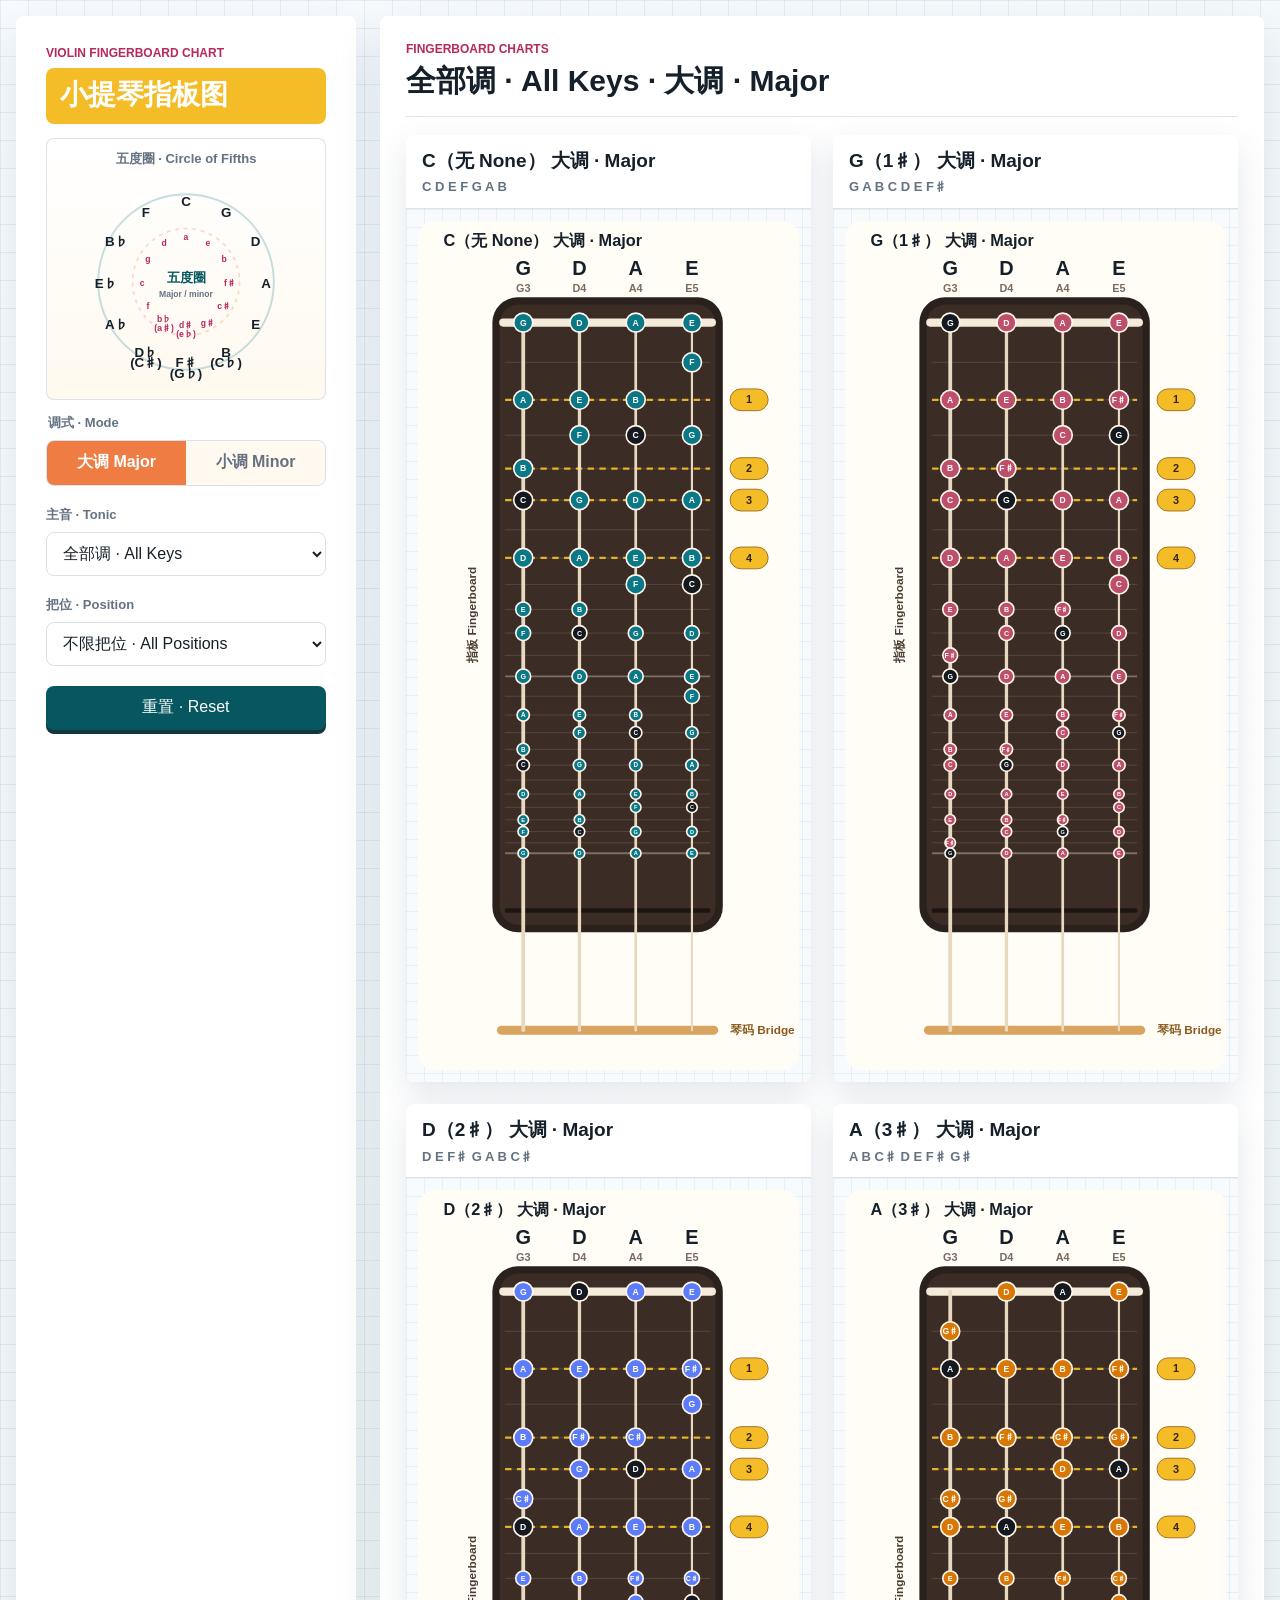
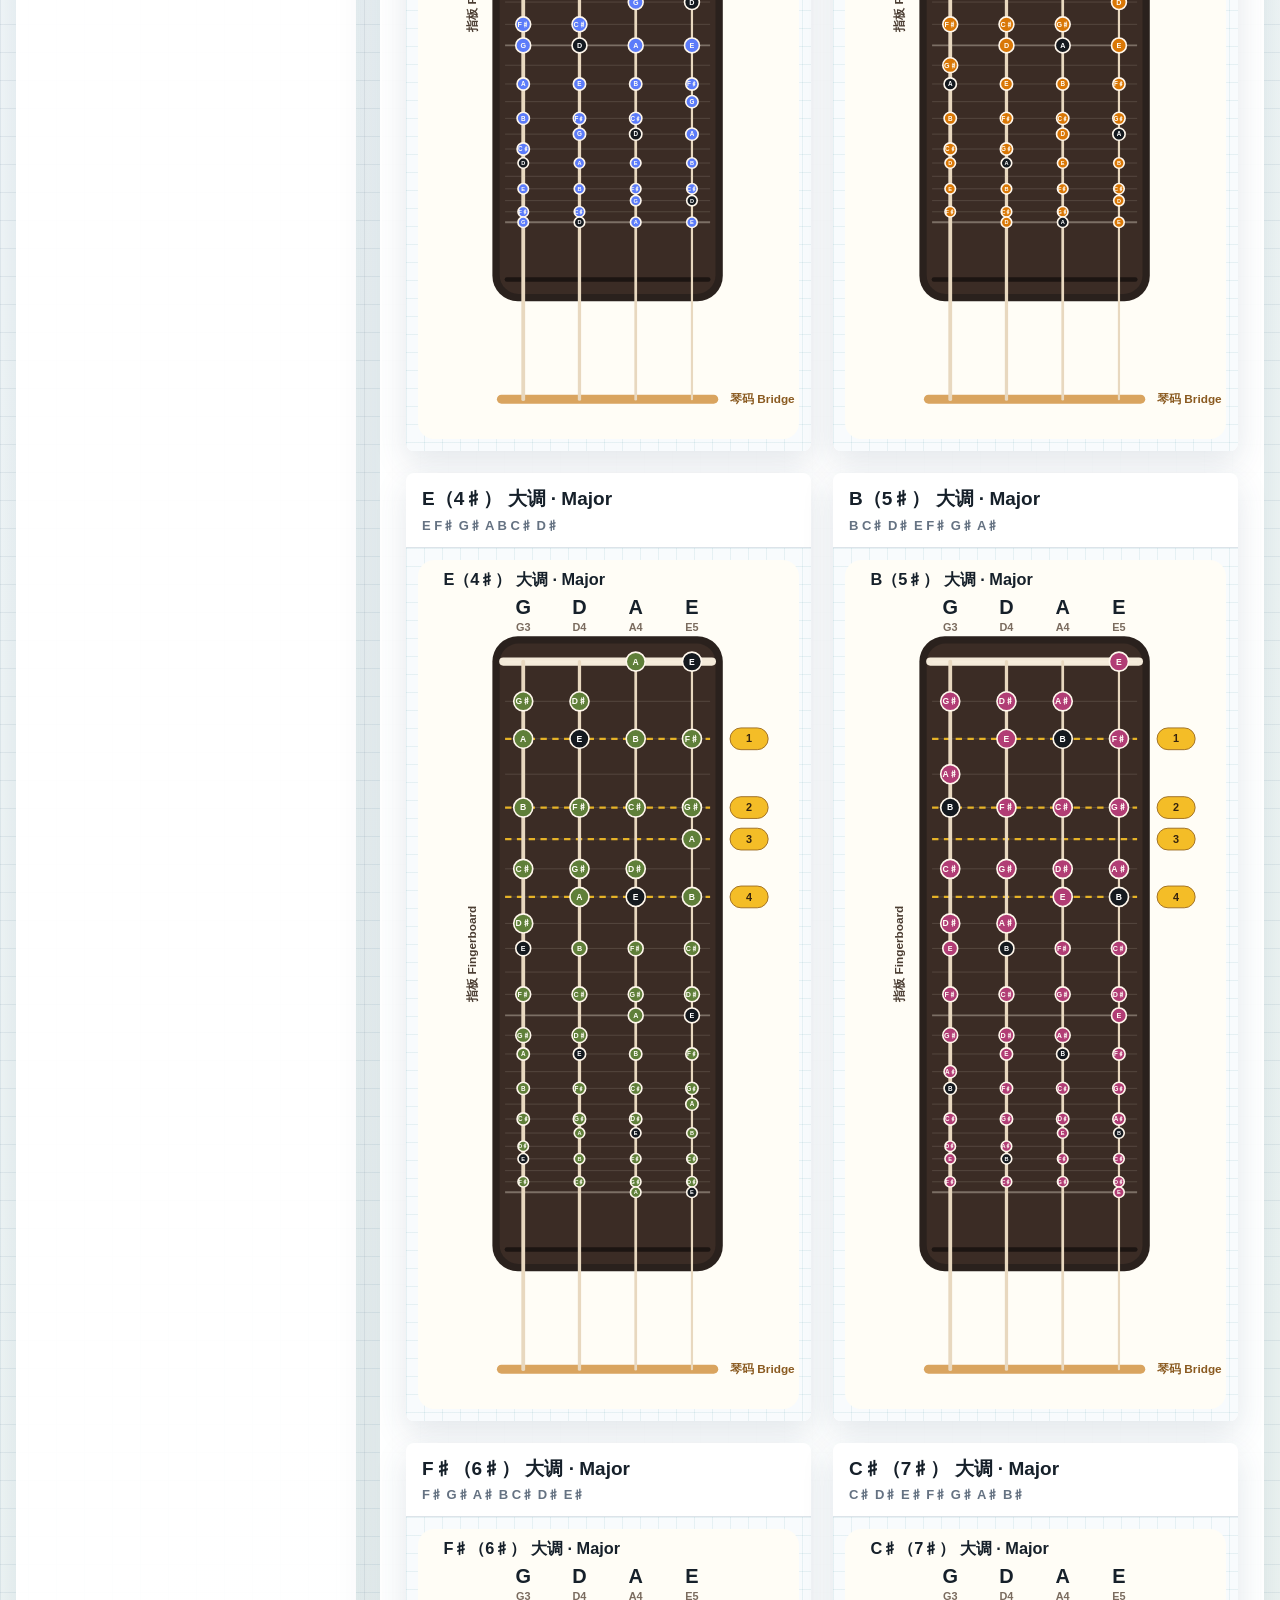
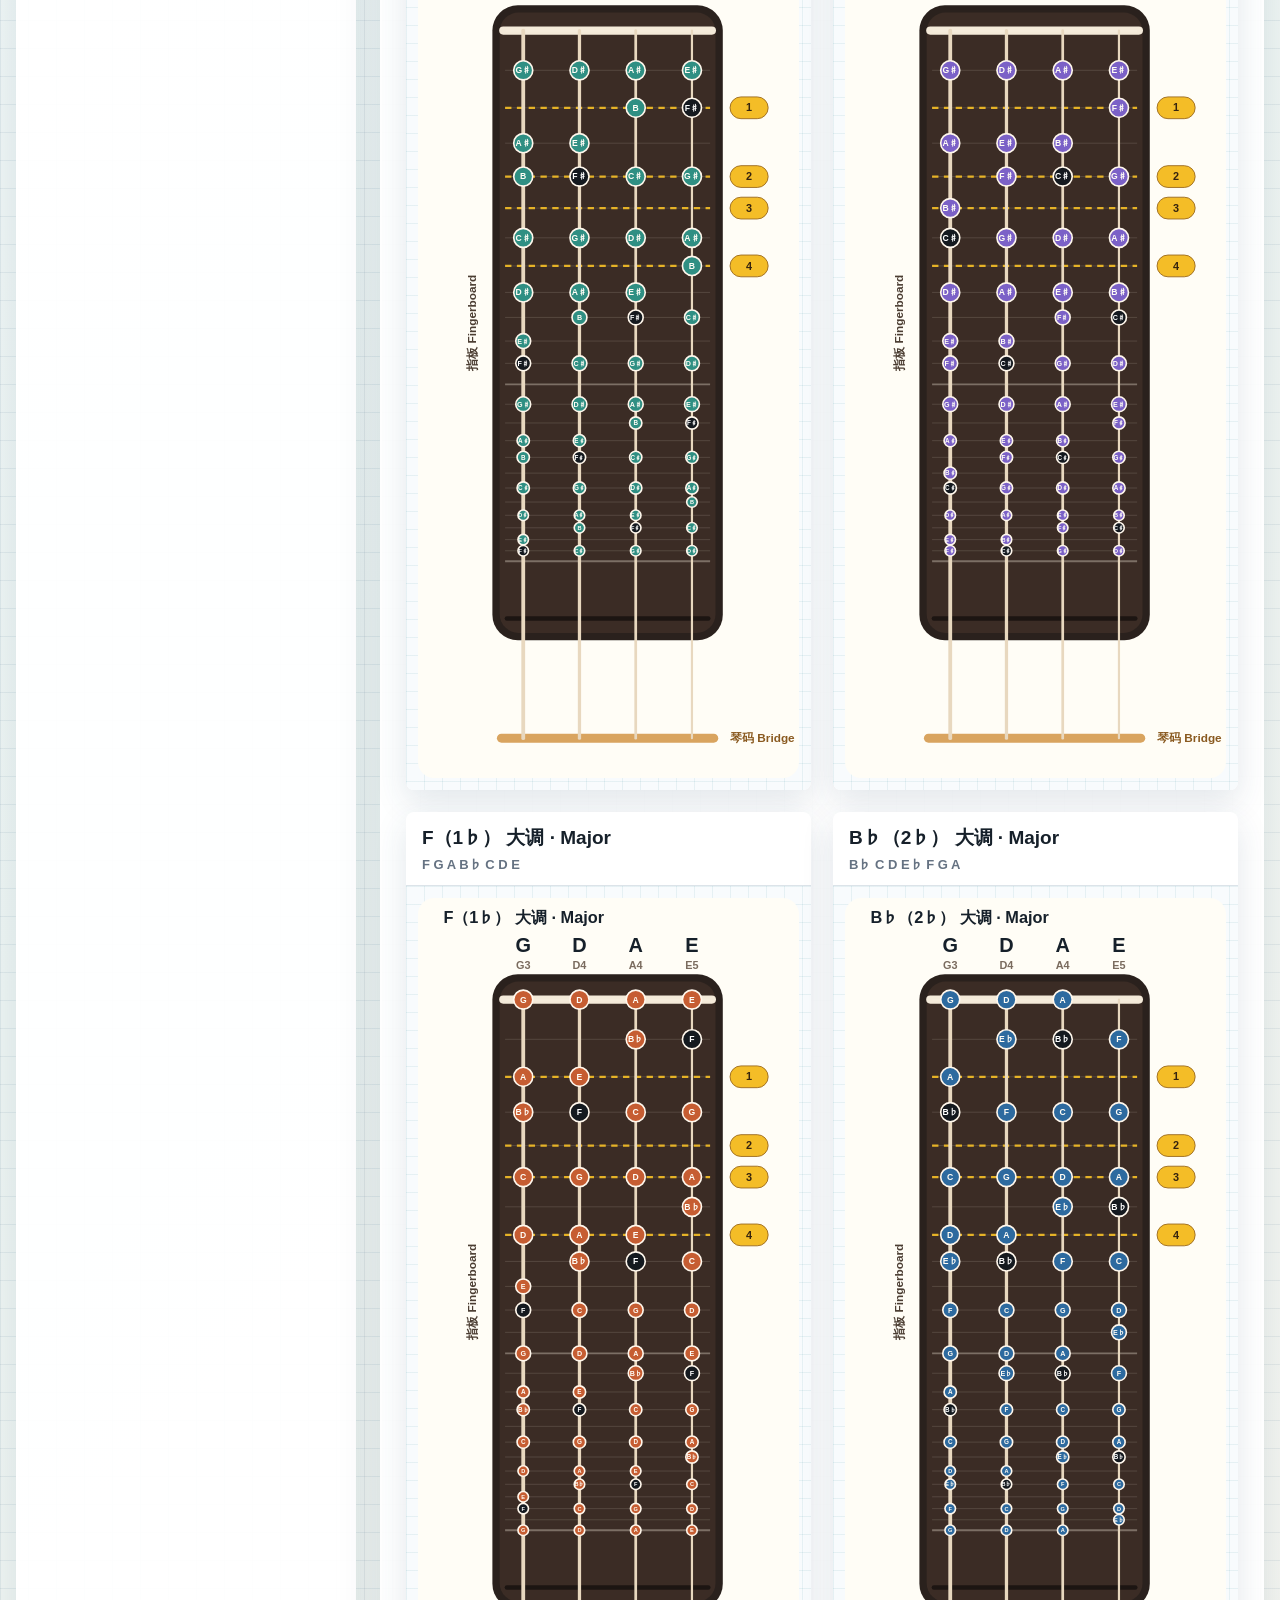
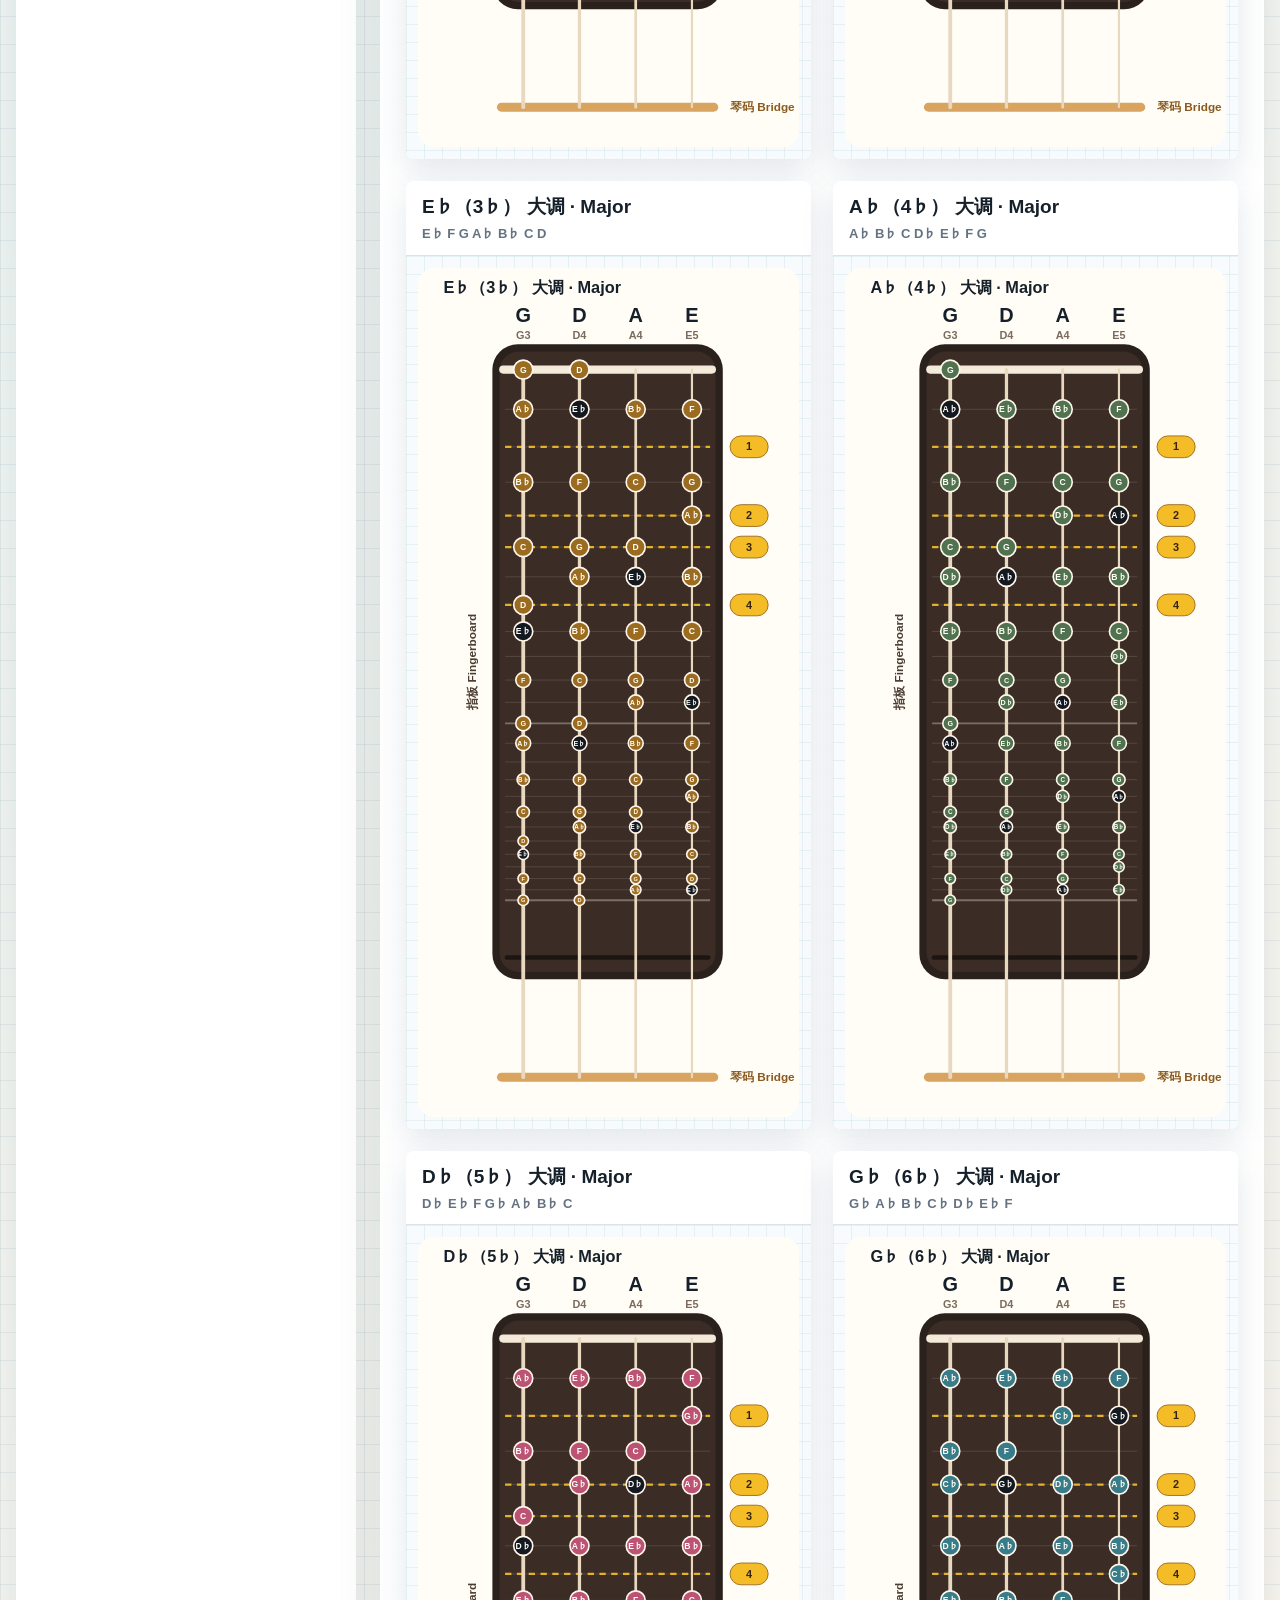
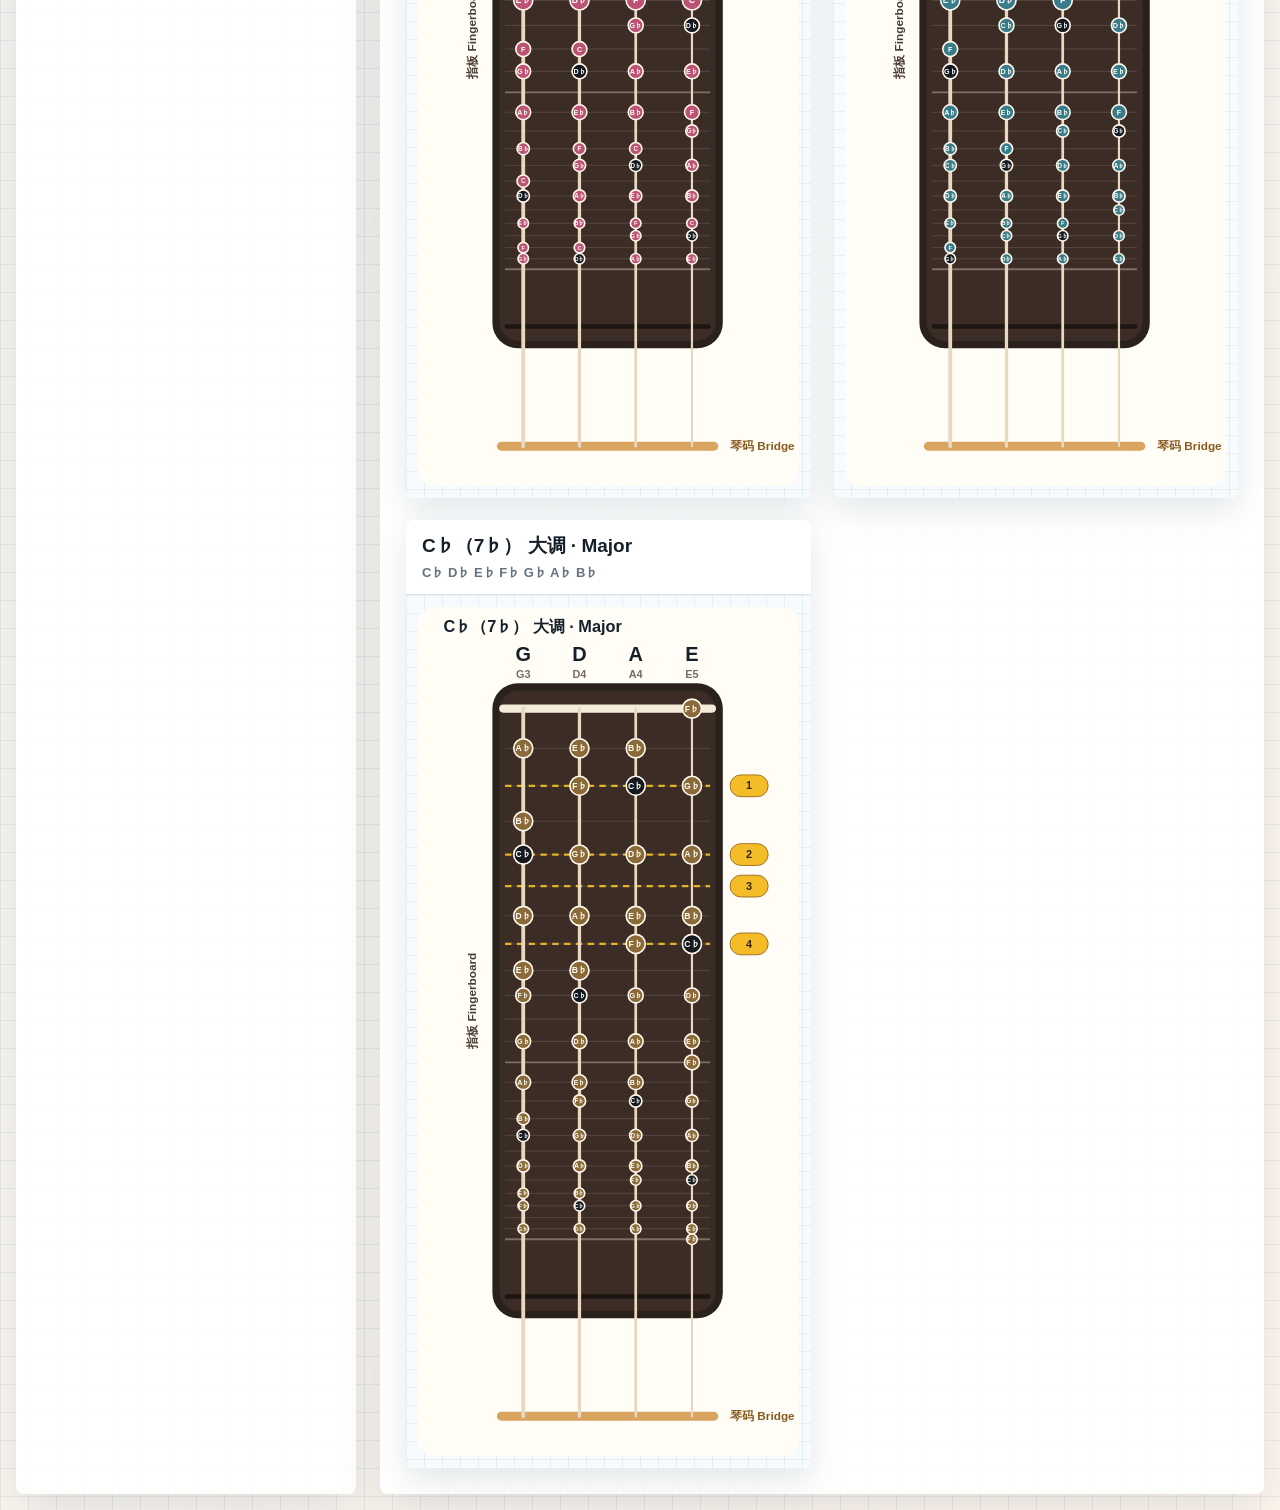
==== index.html @ c082b063 "添加把位高亮与五度圈" ====
<!doctype html>
<html lang="zh-CN">
  <head>
    <meta charset="utf-8">
    <meta name="viewport" content="width=device-width, initial-scale=1">
    <title>小提琴指板图 · Violin Fingerboard Chart</title>
    <link rel="stylesheet" href="styles.css?v=20260614-v4-1">
    <script src="app.js?v=20260614-v4-1" defer></script>
  </head>
  <body>
    <main class="app-shell">
      <section class="control-panel" aria-labelledby="app-title">
        <div class="brand-block">
          <p class="eyebrow">Violin Fingerboard Chart</p>
          <h1 id="app-title">小提琴指板图</h1>
        </div>


        <section class="fifths-wheel" aria-labelledby="fifths-title">
          <h2 id="fifths-title">五度圈 · Circle of Fifths</h2>
          <svg class="fifths-svg" viewBox="0 0 220 220" role="img" aria-label="五度圈 Circle of Fifths">
            <circle class="fifths-ring" cx="110" cy="110" r="92" />
            <circle class="fifths-inner-ring" cx="110" cy="110" r="56" />
            <g class="fifths-major">
              <text x="110" y="27">C</text>
              <text x="152" y="38">G</text>
              <text x="183" y="69">D</text>
              <text x="194" y="113">A</text>
              <text x="183" y="156">E</text>
              <text x="152" y="184"><tspan x="152">B</tspan><tspan class="fifths-alt" x="152" dy="11">(C♭)</tspan></text>
              <text x="110" y="195"><tspan x="110">F♯</tspan><tspan class="fifths-alt" x="110" dy="11">(G♭)</tspan></text>
              <text x="68" y="184"><tspan x="68">D♭</tspan><tspan class="fifths-alt" x="68" dy="11">(C♯)</tspan></text>
              <text x="37" y="156">A♭</text>
              <text x="26" y="113">E♭</text>
              <text x="37" y="69">B♭</text>
              <text x="68" y="38">F</text>
            </g>
            <g class="fifths-minor">
              <text x="110" y="64">a</text>
              <text x="133" y="70">e</text>
              <text x="150" y="87">b</text>
              <text x="156" y="112">f♯</text>
              <text x="150" y="136">c♯</text>
              <text x="133" y="154">g♯</text>
              <text x="110" y="156"><tspan x="110">d♯</tspan><tspan class="fifths-alt" x="110" dy="9">(e♭)</tspan></text>
              <text x="87" y="150"><tspan x="87">b♭</tspan><tspan class="fifths-alt" x="87" dy="9">(a♯)</tspan></text>
              <text x="70" y="136">f</text>
              <text x="64" y="112">c</text>
              <text x="70" y="87">g</text>
              <text x="87" y="70">d</text>
            </g>
            <text class="fifths-center" x="110" y="106">五度圈</text>
            <text class="fifths-center-sub" x="110" y="123">Major / minor</text>
          </svg>
        </section>
        <form class="filters" id="filters">
          <fieldset class="field-group">
            <legend>调式 · Mode</legend>
            <div class="segmented mode-segmented" role="radiogroup" aria-label="调式 Mode">
              <label>
                <input type="radio" name="mode" value="major" checked>
                <span>大调 Major</span>
              </label>
              <label>
                <input type="radio" name="mode" value="minor">
                <span>小调 Minor</span>
              </label>
            </div>
          </fieldset>

          <label class="field">
            <span>主音 · Tonic</span>
            <select id="tonic" name="tonic"></select>
          </label>

          <label class="field">
            <span>把位 · Position</span>
            <select id="position" name="position"></select>
          </label>

          <button class="reset-button" type="button" id="reset">重置 · Reset</button>
        </form>
      </section>

      <section class="result-panel" aria-live="polite">
        <div class="result-head">
          <div>
            <p class="eyebrow">Fingerboard Charts</p>
            <h2 id="result-title">全部调 · All Keys · 大调 Major</h2>
          </div>
        </div>

        <div id="results" class="diagram-grid"></div>
      </section>
    </main>
  </body>
</html>
---- styles.css ----
:root {
  color-scheme: light;
  --ink: #16202a;
  --muted: #657282;
  --line: #d9e0e7;
  --panel: #ffffff;
  --paper-line: rgba(29, 78, 116, 0.08);
  --teal: #0b7887;
  --teal-dark: #075761;
  --rose: #b6295e;
  --amber: #f4bd27;
  --orange: #ee7c43;
  --green: #38784d;
  --shadow: 0 18px 46px rgba(92, 67, 42, 0.14);
}

* {
  box-sizing: border-box;
}

body {
  margin: 0;
  min-height: 100vh;
  color: var(--ink);
  background:
    linear-gradient(var(--paper-line) 1px, transparent 1px),
    linear-gradient(90deg, var(--paper-line) 1px, transparent 1px),
    linear-gradient(135deg, #f7fbff 0%, #eef6f4 46%, #fff6ed 100%);
  background-size: 28px 28px, 28px 28px, auto;
  font-family:
    "Microsoft YaHei",
    "PingFang SC",
    "Noto Sans CJK SC",
    Arial,
    sans-serif;
}

button,
select,
input {
  font: inherit;
}

.app-shell {
  display: grid;
  grid-template-columns: minmax(260px, 340px) minmax(0, 1fr);
  gap: 24px;
  width: calc(100% - 32px);
  min-height: 100vh;
  margin: 0 auto;
  padding: 16px 0;
}

.control-panel,
.result-panel {
  background: rgba(255, 255, 255, 0.94);
  border: 2px solid rgba(255, 255, 255, 0.9);
  border-radius: 8px;
  box-shadow: 0 18px 46px rgba(33, 59, 88, 0.12);
}

.control-panel {
  display: flex;
  flex-direction: column;
  gap: 14px;
  padding: 28px;
}

.brand-block {
  padding-bottom: 0;
}

.eyebrow {
  margin: 0 0 8px;
  color: var(--rose);
  font-size: 12px;
  font-weight: 700;
  text-transform: uppercase;
}

h1,
h2,
h3,
p {
  margin-top: 0;
}

h1 {
  margin-bottom: 0;
  padding: 12px 14px 14px;
  color: #ffffff;
  font-size: 28px;
  line-height: 1.08;
  border-radius: 8px;
  background: var(--amber);
}

.fifths-wheel {
  display: grid;
  gap: 10px;
  justify-items: center;
  padding: 12px;
  border: 1px solid rgba(217, 224, 231, 0.9);
  border-radius: 8px;
  background: linear-gradient(180deg, #ffffff, #fff9ef);
}

.fifths-wheel h2 {
  margin: 0;
  color: var(--muted);
  font-size: 13px;
  font-weight: 800;
  line-height: 1.2;
}

.fifths-svg {
  display: block;
  width: min(100%, 210px);
  height: auto;
}

.fifths-ring,
.fifths-inner-ring {
  fill: none;
  stroke: rgba(11, 120, 135, 0.24);
  stroke-width: 2;
}

.fifths-inner-ring {
  stroke: rgba(238, 124, 67, 0.26);
  stroke-dasharray: 4 5;
}

.fifths-major text,
.fifths-minor text,
.fifths-center,
.fifths-center-sub {
  text-anchor: middle;
  dominant-baseline: middle;
}

.fifths-major text {
  fill: var(--ink);
  font-size: 14px;
  font-weight: 900;
}

.fifths-minor text {
  fill: var(--rose);
  font-size: 9px;
  font-weight: 800;
}

.fifths-center {
  fill: var(--teal-dark);
  font-size: 14px;
  font-weight: 900;
}

.fifths-center-sub {
  fill: var(--muted);
  font-size: 9px;
  font-weight: 800;
}

.filters {
  display: grid;
  gap: 20px;
}

.field-group {
  min-width: 0;
  margin: 0;
  padding: 0;
  border: 0;
}

legend,
.field > span {
  display: block;
  margin-bottom: 8px;
  color: var(--muted);
  font-size: 13px;
  font-weight: 700;
}

.segmented {
  display: grid;
  grid-template-columns: 1fr 1fr;
  width: 100%;
  min-height: 44px;
  overflow: hidden;
  border: 1px solid var(--line);
  border-radius: 8px;
  background: #fff9ef;
}

.mode-segmented {
  grid-template-columns: repeat(2, minmax(0, 1fr));
}

.segmented label {
  position: relative;
  display: grid;
  min-width: 0;
  cursor: pointer;
}

.segmented input {
  position: absolute;
  inset: 0;
  opacity: 0;
}

.segmented span {
  display: grid;
  place-items: center;
  min-height: 44px;
  padding: 0 12px;
  color: var(--muted);
  font-weight: 700;
}

.segmented input:checked + span {
  color: #ffffff;
  background: var(--orange);
}

.segmented input:focus-visible + span {
  outline: 3px solid rgba(226, 154, 23, 0.42);
  outline-offset: -3px;
}

.field {
  display: block;
}

select,
input[type="number"] {
  width: 100%;
  min-height: 44px;
  padding: 0 38px 0 12px;
  color: var(--ink);
  border: 1px solid var(--line);
  border-radius: 8px;
  background: #ffffff;
}

input[type="number"] {
  padding-right: 12px;
}

select:focus,
input[type="number"]:focus {
  outline: 3px solid rgba(11, 120, 135, 0.2);
  border-color: var(--teal);
}

.reset-button {
  min-height: 44px;
  color: #ffffff;
  border: 0;
  border-radius: 8px;
  background: var(--teal-dark);
  box-shadow: 0 4px 0 #12383e;
  cursor: pointer;
}

.reset-button:hover {
  background: var(--teal);
}

.result-panel {
  display: flex;
  flex-direction: column;
  gap: 18px;
  min-width: 0;
  padding: 24px;
}

.result-head {
  display: flex;
  align-items: flex-start;
  justify-content: space-between;
  gap: 16px;
  padding-bottom: 18px;
  border-bottom: 1px solid rgba(217, 224, 231, 0.8);
}

h2 {
  margin-bottom: 0;
  font-size: 30px;
  line-height: 1.12;
}

.diagram-grid {
  display: grid;
  grid-template-columns: repeat(auto-fill, minmax(280px, 1fr));
  gap: 22px;
  align-items: start;
}

.diagram-grid[data-layout="single"] {
  grid-template-columns: minmax(280px, 460px);
  justify-content: center;
}

.diagram-card {
  min-width: 0;
  overflow: hidden;
  border-radius: 8px;
  background: #ffffff;
  box-shadow: 0 12px 32px rgba(42, 71, 100, 0.13);
  animation: card-in 0.28s ease both;
}

.formula-card {
  display: grid;
  grid-template-rows: auto auto auto;
}

.formula-card-head {
  display: grid;
  gap: 6px;
  padding: 14px 16px 12px;
  border-bottom: 1px solid rgba(217, 224, 231, 0.9);
}

.formula-card-head h3 {
  margin: 0;
  padding: 0;
  color: var(--ink);
  font-size: 19px;
  line-height: 1.25;
  border-radius: 0;
  background: none;
}

.formula-card-head p {
  margin: 0;
  color: var(--muted);
  font-size: 13px;
  font-weight: 700;
  line-height: 1.35;
}

.fingerboard-media {
  display: flex;
  justify-content: center;
  min-width: 0;
  padding: 12px;
  overflow: hidden;
  background:
    linear-gradient(rgba(11, 120, 135, 0.08) 1px, transparent 1px),
    linear-gradient(90deg, rgba(11, 120, 135, 0.08) 1px, transparent 1px),
    #f8fbfd;
  background-size: 18px 18px, 18px 18px, auto;
  cursor: zoom-in;
}

.fingerboard-svg {
  display: block;
  width: min(100%, 420px);
  height: auto;
  border-radius: 8px;
}

.fingerboard-media:hover .fingerboard-svg,
.fingerboard-media:focus-visible .fingerboard-svg {
  outline: 3px solid rgba(11, 120, 135, 0.34);
  outline-offset: 2px;
}

.note-dot {
  transition: opacity 0.15s ease;
}

.note-dot.note-dim {
  opacity: 0.38;
}

.note-dot.note-in-position circle:last-of-type {
  filter: drop-shadow(0 0 3px rgba(255, 206, 69, 0.9));
}

@keyframes card-in {
  from {
    opacity: 0;
    transform: translateY(8px);
  }
  to {
    opacity: 1;
    transform: none;
  }
}

@media (prefers-reduced-motion: reduce) {
  .diagram-card {
    animation: none;
  }
}

.diagram-media {
  position: relative;
  display: grid;
  place-items: center;
  min-height: 380px;
  padding: 70px 28px 28px;
  overflow: hidden;
  background:
    linear-gradient(var(--paper-line) 1px, transparent 1px),
    linear-gradient(90deg, var(--paper-line) 1px, transparent 1px),
    linear-gradient(180deg, #fff2dd, #ffe7c4);
  background-size: 22px 22px, 22px 22px, auto;
}

.diagram-pill {
  position: absolute;
  top: 18px;
  left: 50%;
  z-index: 2;
  max-width: calc(100% - 34px);
  padding: 8px 14px 10px;
  color: #101820;
  font-size: 24px;
  font-weight: 900;
  line-height: 1;
  text-align: center;
  white-space: nowrap;
  border-radius: 8px;
  background: var(--orange);
  box-shadow: 3px 4px 0 rgba(38, 50, 56, 0.78);
  transform: translateX(-50%);
}

.position-mark {
  position: absolute;
  top: 78px;
  right: 24px;
  z-index: 2;
  color: #111111;
  font-weight: 900;
}

.diagram-image {
  position: relative;
  z-index: 1;
  display: block;
  width: min(82%, 260px);
  border-radius: 12px;
  box-shadow: 0 10px 22px rgba(72, 47, 20, 0.16);
  cursor: zoom-in;
  transition: transform 0.18s ease;
}

.diagram-svg {
  display: block;
  width: 100%;
  height: auto;
}

.diagram-image:hover,
.diagram-image:focus-visible {
  transform: scale(1.02);
}

.diagram-image:focus-visible {
  outline: 3px solid rgba(11, 120, 135, 0.5);
  outline-offset: 2px;
}

.diagram-missing {
  display: grid;
  place-items: center;
  width: min(78%, 250px);
  min-height: 220px;
  color: var(--muted);
  border: 2px dashed var(--line);
  border-radius: 4px;
  background: rgba(255, 255, 255, 0.6);
}

.lightbox {
  max-width: min(94vw, 620px);
  padding: 16px;
  border: 0;
  border-radius: 10px;
  background: #fffdf7;
  box-shadow: var(--shadow);
}

.lightbox::backdrop {
  background: rgba(22, 32, 42, 0.66);
}

.lightbox figure {
  margin: 0;
  text-align: center;
}

.lightbox-media {
  margin: 0 auto;
  width: min(84vw, 480px);
}

.lightbox-media svg {
  display: block;
  width: 100%;
  height: auto;
  max-height: 78vh;
  border-radius: 10px;
}

.lightbox figcaption {
  margin-top: 10px;
  color: var(--ink);
  font-weight: 700;
}

.lightbox-close {
  position: absolute;
  top: 8px;
  right: 8px;
  width: 36px;
  height: 36px;
  color: #ffffff;
  font-size: 20px;
  line-height: 1;
  border: 0;
  border-radius: 50%;
  background: var(--teal-dark);
  cursor: pointer;
}

.lightbox-close:hover {
  background: var(--teal);
}

.diagram-caption {
  display: grid;
  grid-template-columns: auto minmax(0, 1fr);
  gap: 8px 12px;
  align-items: center;
  min-height: 74px;
  padding: 12px 14px 14px;
  border-top: 2px solid rgba(238, 124, 67, 0.18);
  background: rgba(255, 255, 255, 0.68);
}

h3 {
  margin-bottom: 0;
  padding: 6px 10px;
  color: #111111;
  font-size: 16px;
  line-height: 1.25;
  border-radius: 6px;
  background: #fff3df;
}

.diagram-caption p {
  margin-bottom: 0;
  color: var(--muted);
  font-size: 13px;
  line-height: 1.35;
}

@media (max-width: 760px) {
  .app-shell {
    grid-template-columns: 1fr;
    width: min(100% - 20px, 560px);
    margin: 10px auto;
  }

  .control-panel,
  .result-panel {
    padding: 18px;
  }

  .brand-block {
    padding-bottom: 0;
  }

  h1 {
    font-size: 24px;
  }

  h2 {
    font-size: 26px;
  }

  .result-head {
    flex-direction: column;
    align-items: stretch;
  }

  .diagram-grid {
    grid-template-columns: 1fr;
    gap: 16px;
  }

  .diagram-grid[data-layout="single"] {
    grid-template-columns: 1fr;
  }

  .diagram-media {
    min-height: 340px;
  }

  .diagram-pill {
    font-size: 22px;
  }
}
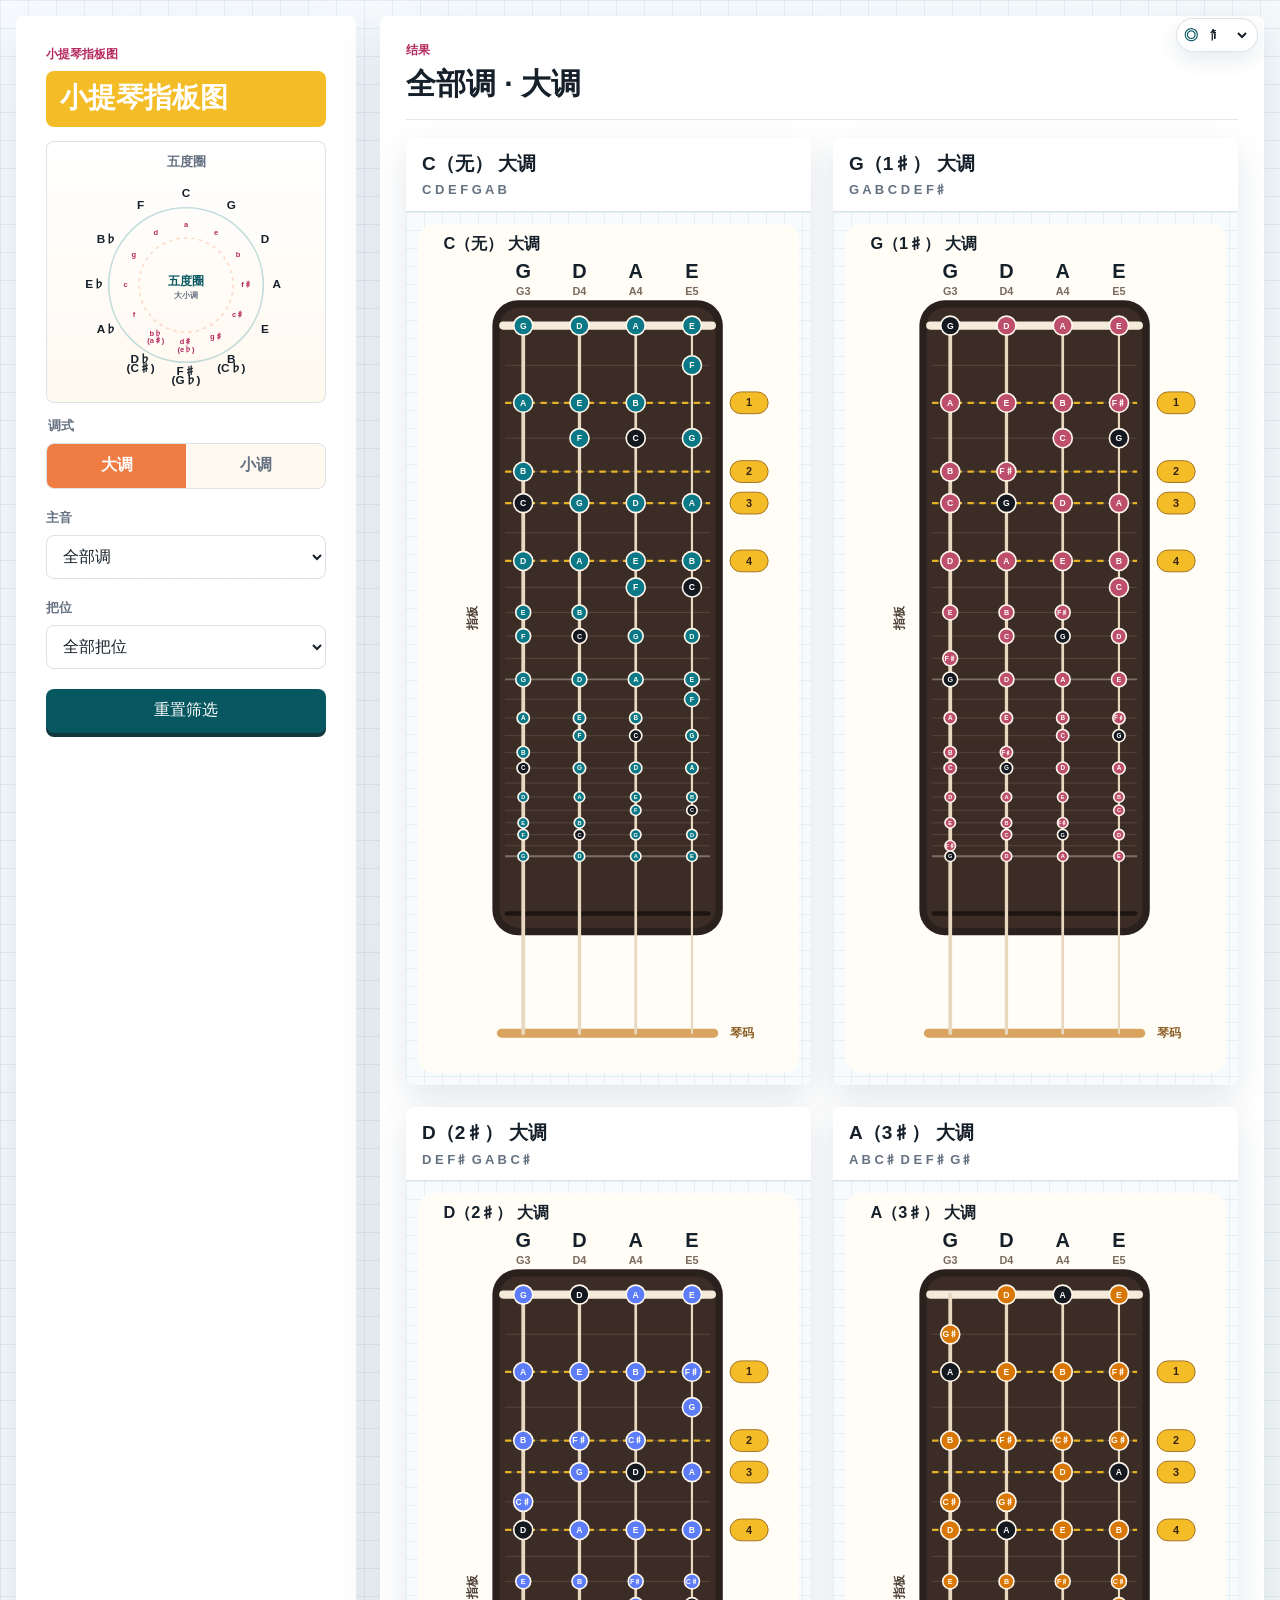
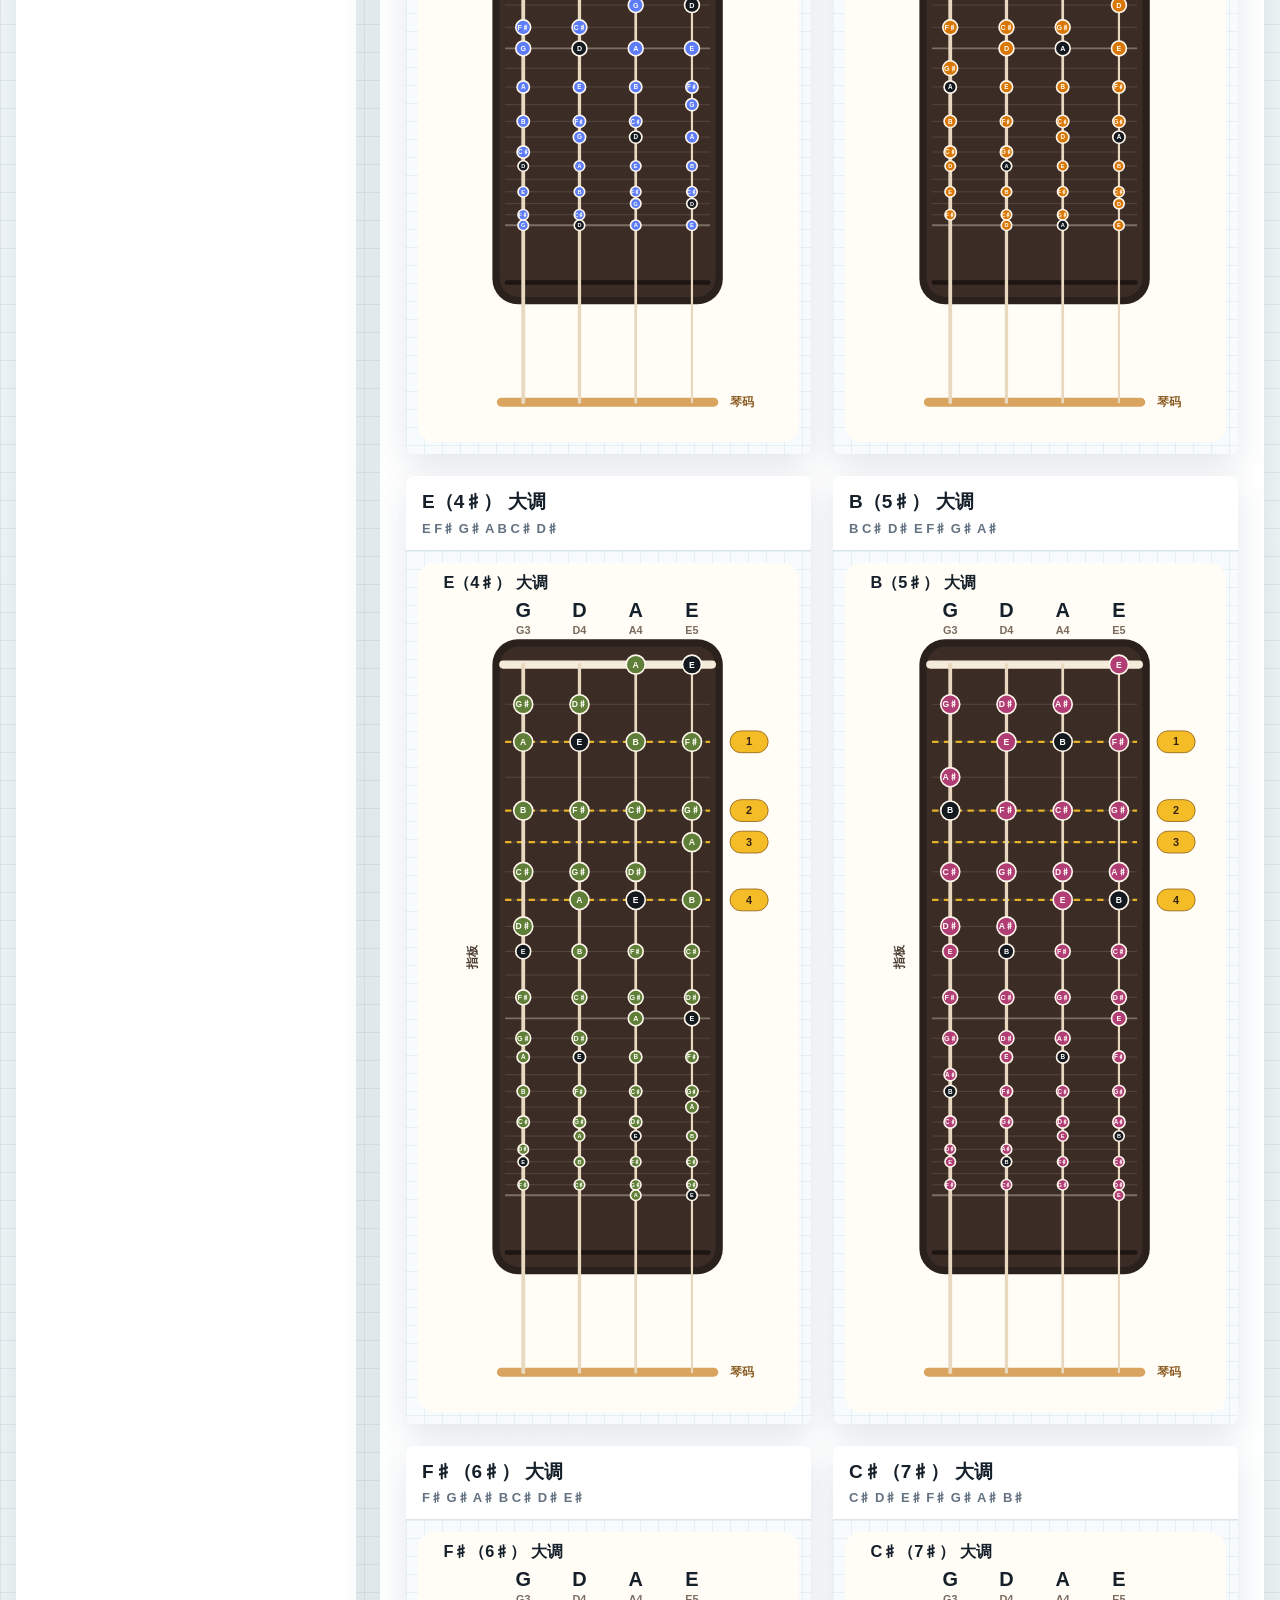
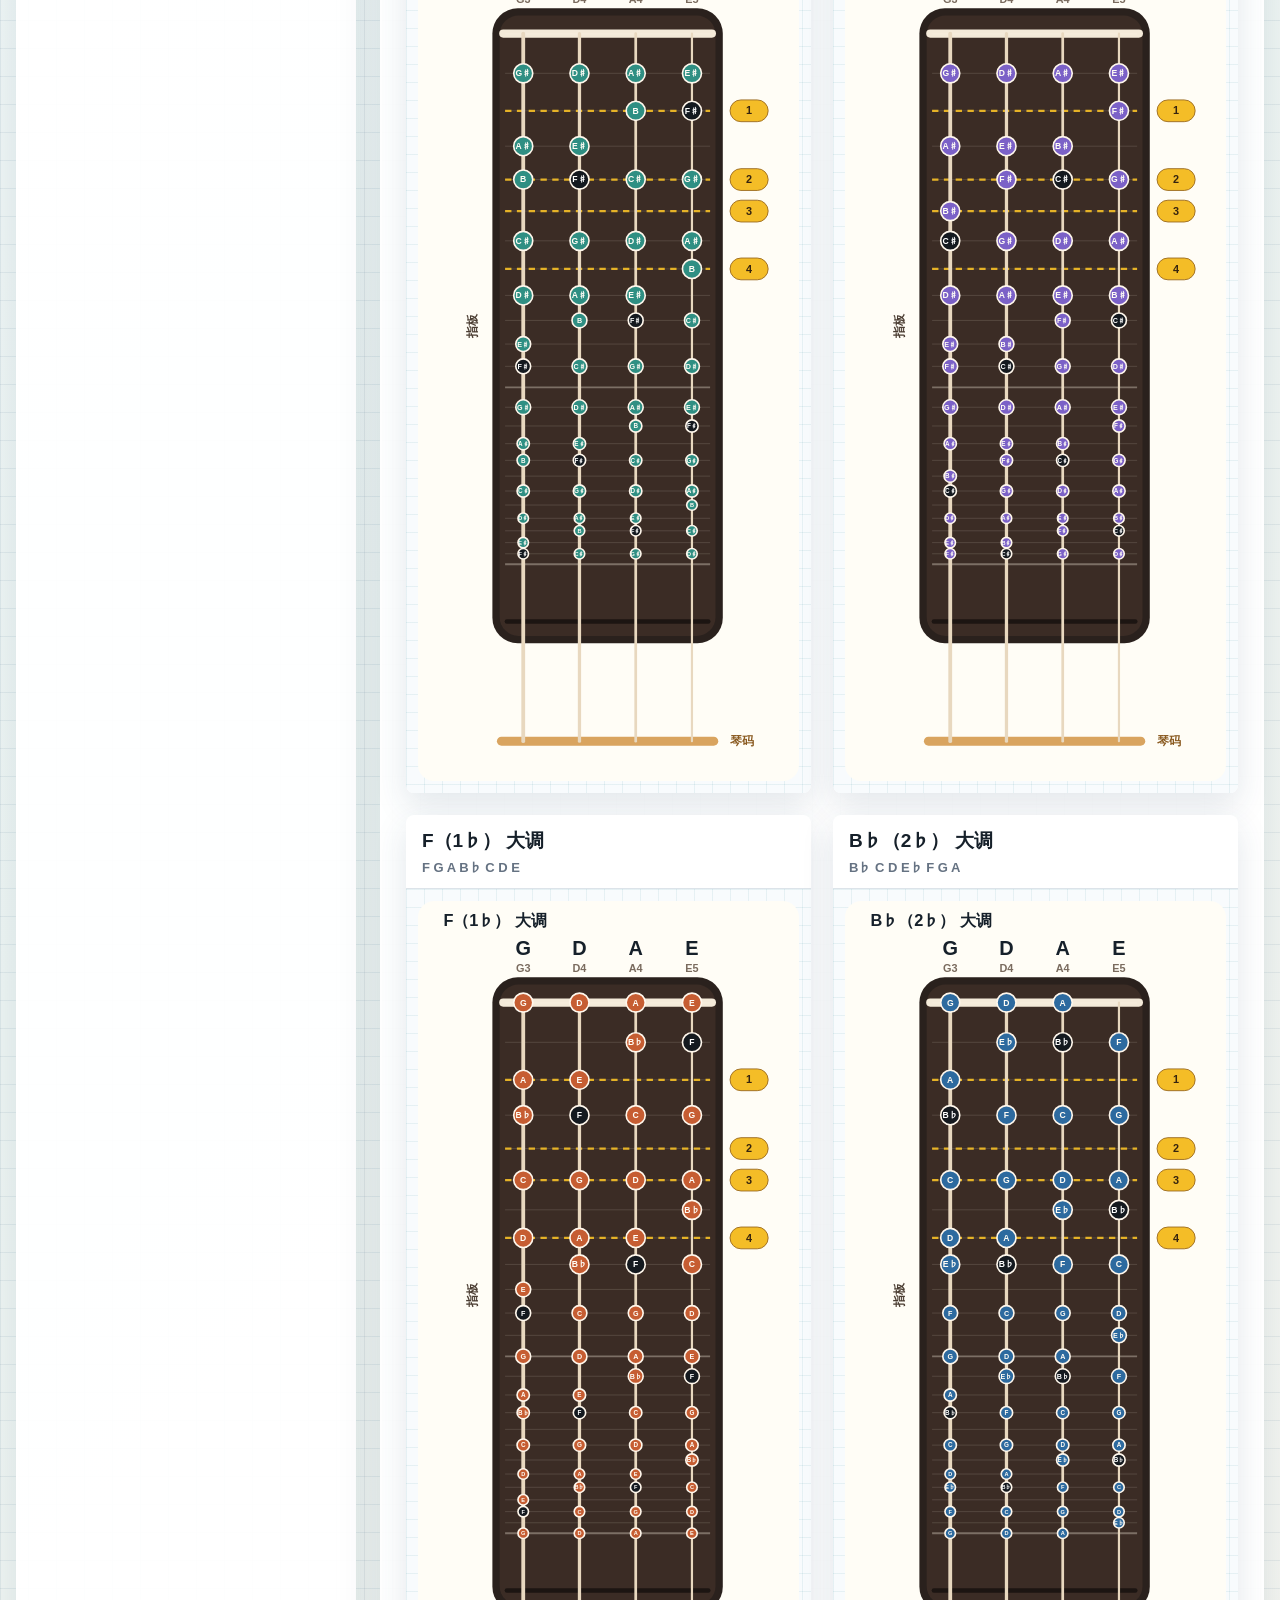
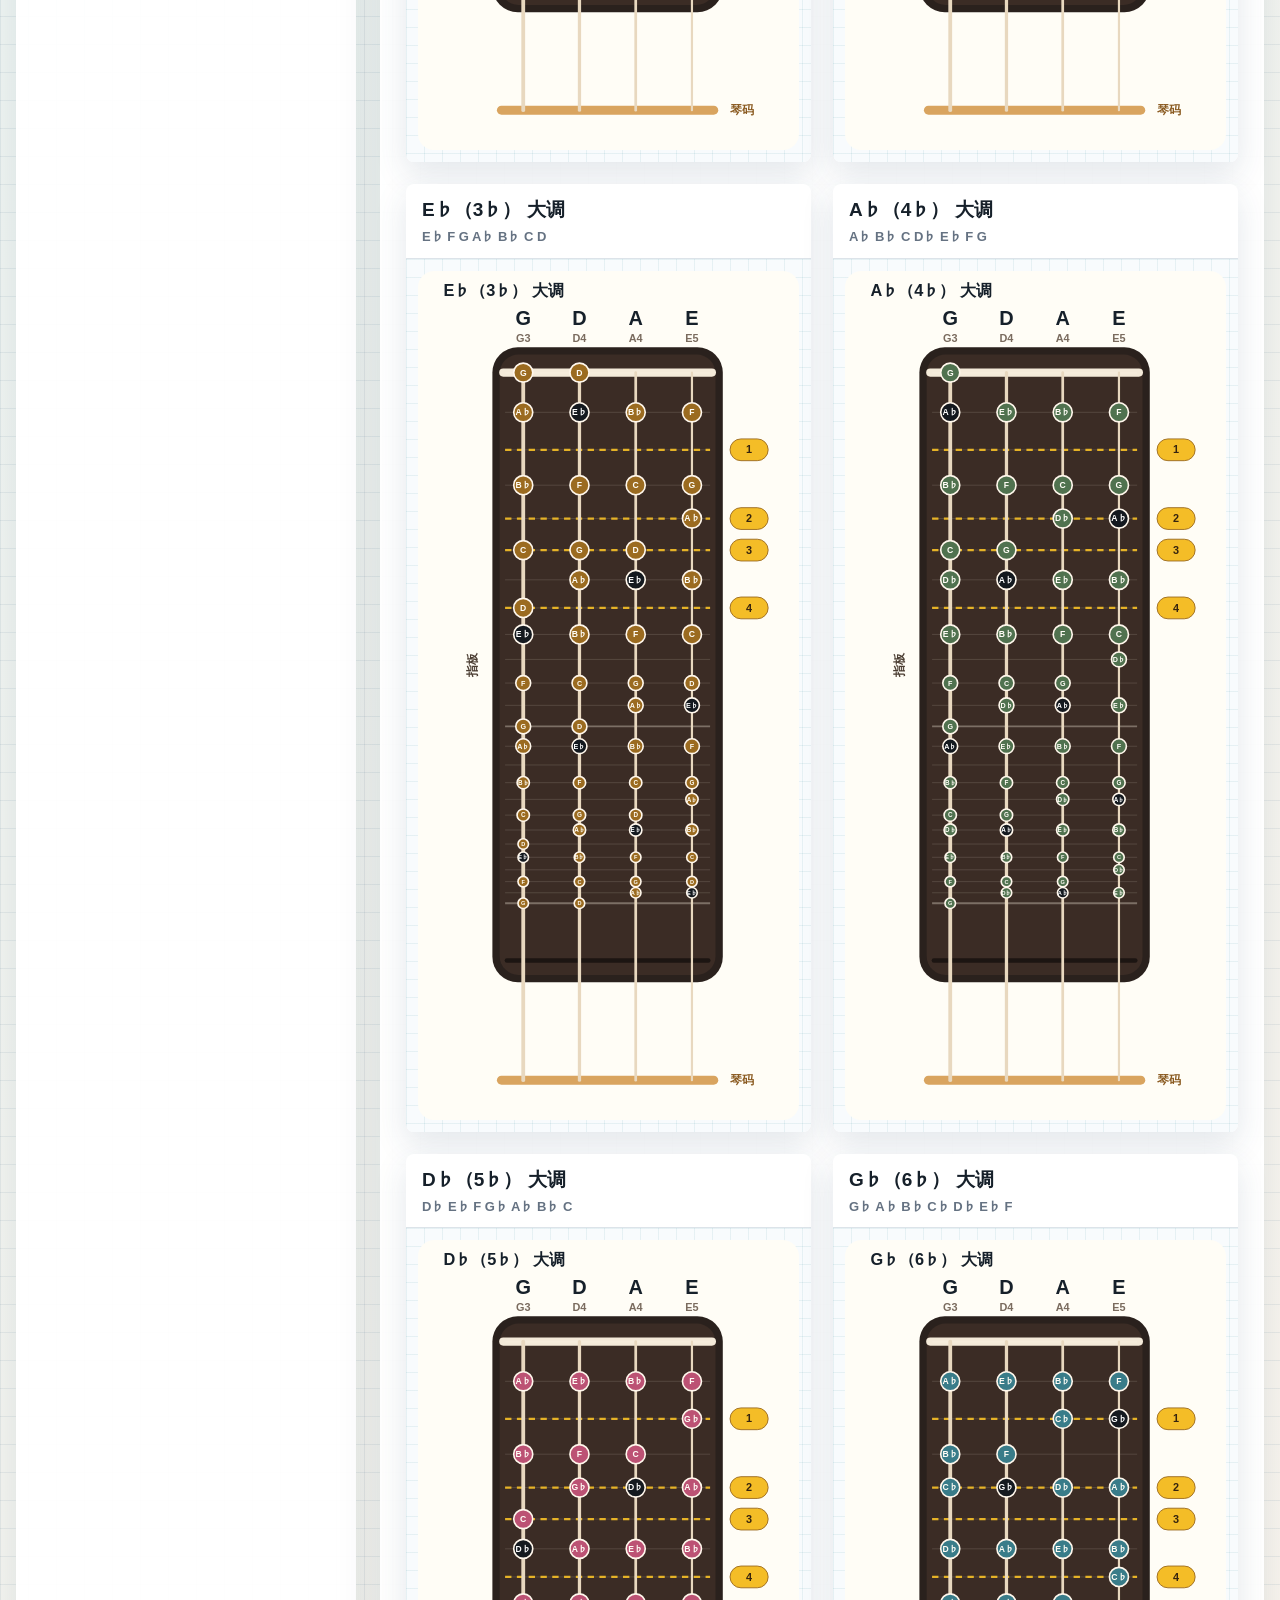
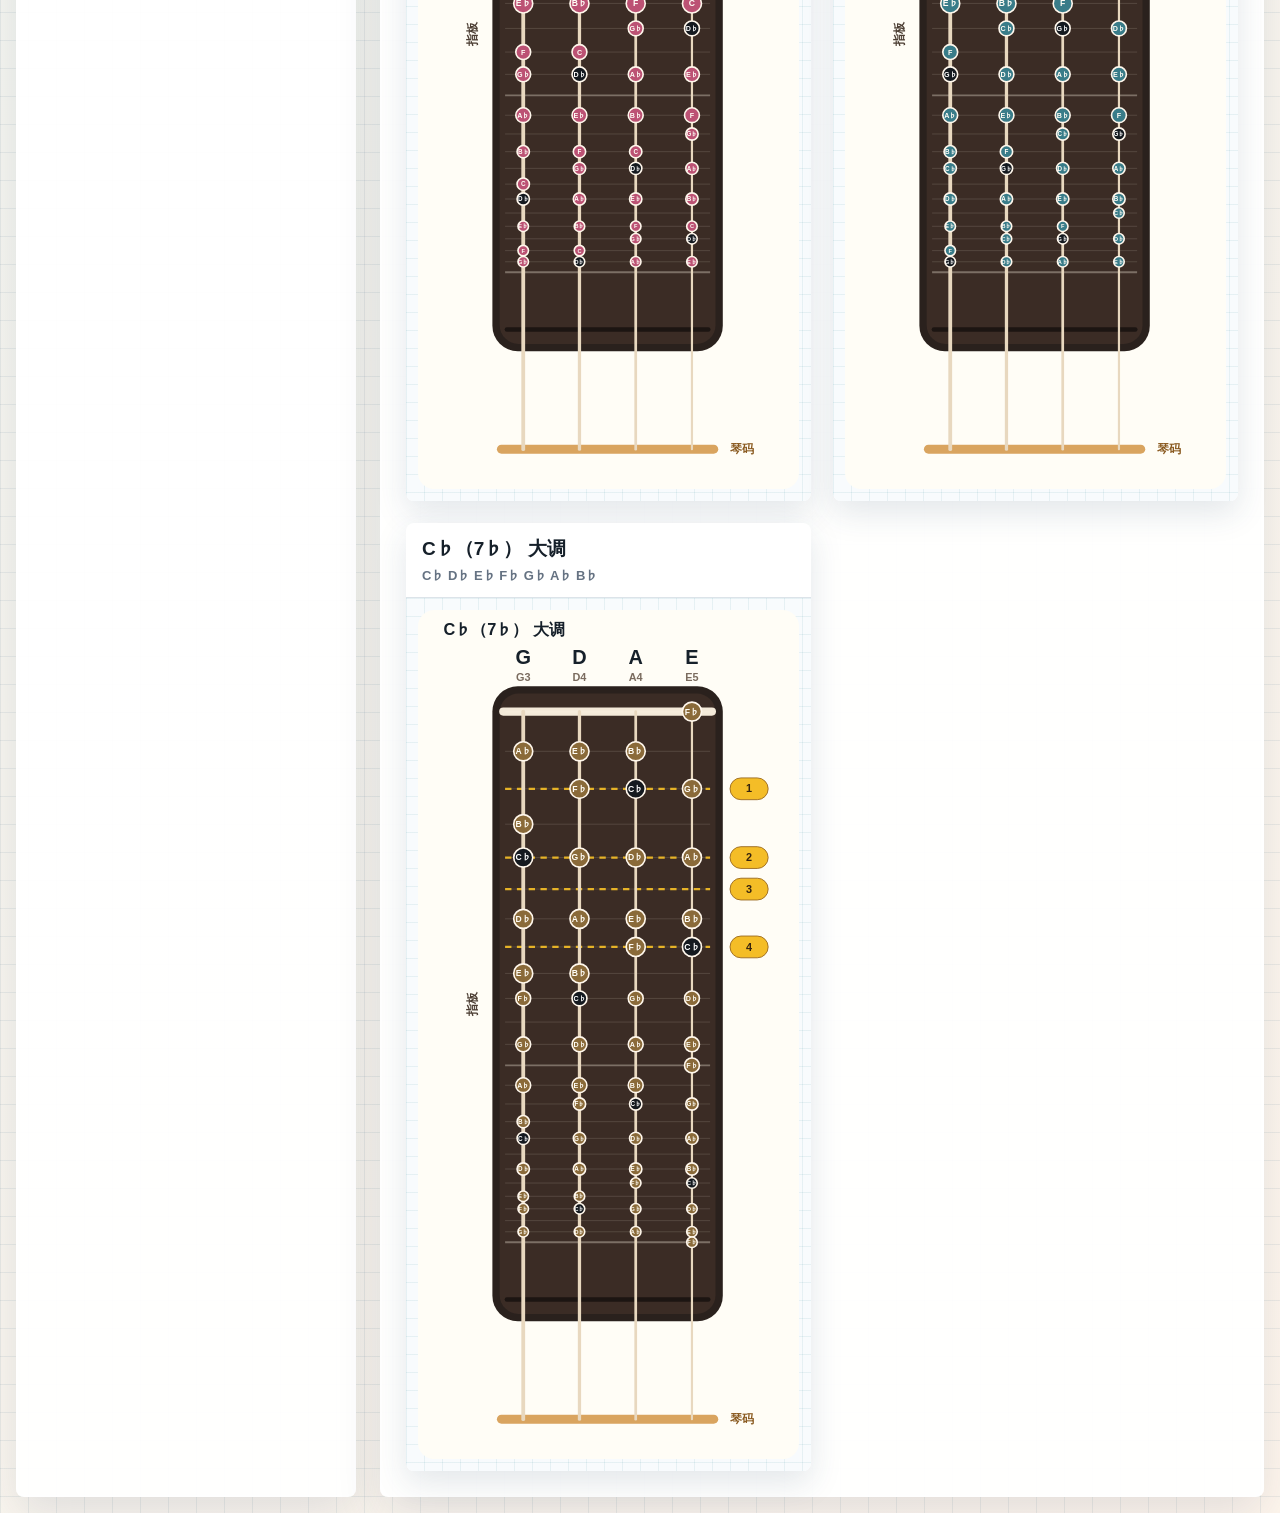
==== commit 5eb36a69: "优化语言切换与界面文案" ====
--- a/index.html
+++ b/index.html
@@ -3,90 +3,100 @@
   <head>
     <meta charset="utf-8">
     <meta name="viewport" content="width=device-width, initial-scale=1">
-    <title>小提琴指板图 · Violin Fingerboard Chart</title>
+    <title>小提琴指板图</title>
     <link rel="stylesheet" href="styles.css?v=20260614-v4-1">
     <script src="app.js?v=20260614-v4-1" defer></script>
   </head>
   <body>
     <main class="app-shell">
+      <label class="language-control" for="language" aria-label="Language">
+        <span class="language-icon" aria-hidden="true">◎</span>
+        <select id="language" name="language">
+          <option value="zh-Hans">简</option>
+          <option value="zh-Hant">繁</option>
+          <option value="en">EN</option>
+        </select>
+      </label>
+
       <section class="control-panel" aria-labelledby="app-title">
         <div class="brand-block">
-          <p class="eyebrow">Violin Fingerboard Chart</p>
-          <h1 id="app-title">小提琴指板图</h1>
+          <p class="eyebrow" data-i18n="brandEyebrow">小提琴指板图</p>
+          <h1 id="app-title" data-i18n="appTitle">小提琴指板图</h1>
         </div>
 
-
         <section class="fifths-wheel" aria-labelledby="fifths-title">
-          <h2 id="fifths-title">五度圈 · Circle of Fifths</h2>
-          <svg class="fifths-svg" viewBox="0 0 220 220" role="img" aria-label="五度圈 Circle of Fifths">
-            <circle class="fifths-ring" cx="110" cy="110" r="92" />
-            <circle class="fifths-inner-ring" cx="110" cy="110" r="56" />
+          <h2 id="fifths-title" data-i18n="circleTitle">五度圈</h2>
+          <svg class="fifths-svg" viewBox="0 0 250 250" role="img" aria-label="五度圈">
+            <circle class="fifths-ring" cx="125" cy="125" r="92" />
+            <circle class="fifths-inner-ring" cx="125" cy="125" r="56" />
             <g class="fifths-major">
-              <text x="110" y="27">C</text>
-              <text x="152" y="38">G</text>
-              <text x="183" y="69">D</text>
-              <text x="194" y="113">A</text>
-              <text x="183" y="156">E</text>
-              <text x="152" y="184"><tspan x="152">B</tspan><tspan class="fifths-alt" x="152" dy="11">(C♭)</tspan></text>
-              <text x="110" y="195"><tspan x="110">F♯</tspan><tspan class="fifths-alt" x="110" dy="11">(G♭)</tspan></text>
-              <text x="68" y="184"><tspan x="68">D♭</tspan><tspan class="fifths-alt" x="68" dy="11">(C♯)</tspan></text>
-              <text x="37" y="156">A♭</text>
-              <text x="26" y="113">E♭</text>
-              <text x="37" y="69">B♭</text>
-              <text x="68" y="38">F</text>
+              <text x="125" y="17">C</text>
+              <text x="179" y="31">G</text>
+              <text x="219" y="71">D</text>
+              <text x="233" y="125">A</text>
+              <text x="219" y="179">E</text>
+              <text x="179" y="214"><tspan x="179">B</tspan><tspan class="fifths-alt" x="179" dy="11">(C♭)</tspan></text>
+              <text x="125" y="228"><tspan x="125">F♯</tspan><tspan class="fifths-alt" x="125" dy="11">(G♭)</tspan></text>
+              <text x="71" y="214"><tspan x="71">D♭</tspan><tspan class="fifths-alt" x="71" dy="11">(C♯)</tspan></text>
+              <text x="31" y="179">A♭</text>
+              <text x="17" y="125">E♭</text>
+              <text x="31" y="71">B♭</text>
+              <text x="71" y="31">F</text>
             </g>
             <g class="fifths-minor">
-              <text x="110" y="64">a</text>
-              <text x="133" y="70">e</text>
-              <text x="150" y="87">b</text>
-              <text x="156" y="112">f♯</text>
-              <text x="150" y="136">c♯</text>
-              <text x="133" y="154">g♯</text>
-              <text x="110" y="156"><tspan x="110">d♯</tspan><tspan class="fifths-alt" x="110" dy="9">(e♭)</tspan></text>
-              <text x="87" y="150"><tspan x="87">b♭</tspan><tspan class="fifths-alt" x="87" dy="9">(a♯)</tspan></text>
-              <text x="70" y="136">f</text>
-              <text x="64" y="112">c</text>
-              <text x="70" y="87">g</text>
-              <text x="87" y="70">d</text>
+              <text x="125" y="53">a</text>
+              <text x="161" y="63">e</text>
+              <text x="187" y="89">b</text>
+              <text x="197" y="125">f♯</text>
+              <text x="187" y="161">c♯</text>
+              <text x="161" y="187">g♯</text>
+              <text x="125" y="193"><tspan x="125">d♯</tspan><tspan class="fifths-alt" x="125" dy="9">(e♭)</tspan></text>
+              <text x="89" y="183"><tspan x="89">b♭</tspan><tspan class="fifths-alt" x="89" dy="9">(a♯)</tspan></text>
+              <text x="63" y="161">f</text>
+              <text x="53" y="125">c</text>
+              <text x="63" y="89">g</text>
+              <text x="89" y="63">d</text>
             </g>
-            <text class="fifths-center" x="110" y="106">五度圈</text>
-            <text class="fifths-center-sub" x="110" y="123">Major / minor</text>
+            <text class="fifths-center" x="125" y="121" data-i18n="circleCenter">五度圈</text>
+            <text class="fifths-center-sub" x="125" y="138" data-i18n="circleSub">大小调</text>
           </svg>
         </section>
+
         <form class="filters" id="filters">
+
           <fieldset class="field-group">
-            <legend>调式 · Mode</legend>
-            <div class="segmented mode-segmented" role="radiogroup" aria-label="调式 Mode">
+            <legend data-i18n="modeLabel">调式</legend>
+            <div class="segmented mode-segmented" role="radiogroup" aria-label="调式">
               <label>
                 <input type="radio" name="mode" value="major" checked>
-                <span>大调 Major</span>
+                <span data-i18n="majorMode">大调</span>
               </label>
               <label>
                 <input type="radio" name="mode" value="minor">
-                <span>小调 Minor</span>
+                <span data-i18n="minorMode">小调</span>
               </label>
             </div>
           </fieldset>
 
           <label class="field">
-            <span>主音 · Tonic</span>
+            <span data-i18n="tonicLabel">主音</span>
             <select id="tonic" name="tonic"></select>
           </label>
 
           <label class="field">
-            <span>把位 · Position</span>
+            <span data-i18n="positionLabel">把位</span>
             <select id="position" name="position"></select>
           </label>
 
-          <button class="reset-button" type="button" id="reset">重置 · Reset</button>
+          <button class="reset-button" type="button" id="reset" data-i18n="resetButton">重置</button>
         </form>
       </section>
 
       <section class="result-panel" aria-live="polite">
         <div class="result-head">
           <div>
-            <p class="eyebrow">Fingerboard Charts</p>
-            <h2 id="result-title">全部调 · All Keys · 大调 Major</h2>
+            <p class="eyebrow" data-i18n="chartsEyebrow">指板图</p>
+            <h2 id="result-title">全部调 · 大调</h2>
           </div>
         </div>
 
--- a/styles.css
+++ b/styles.css
@@ -40,7 +40,44 @@
 input {
   font: inherit;
 }
-
+.language-control {
+  position: fixed;
+  top: 18px;
+  right: 22px;
+  z-index: 20;
+  display: inline-flex;
+  gap: 4px;
+  align-items: center;
+  min-height: 34px;
+  padding: 0 7px;
+  border: 1px solid rgba(217, 224, 231, 0.9);
+  border-radius: 999px;
+  background: rgba(255, 255, 255, 0.94);
+  box-shadow: 0 8px 20px rgba(33, 59, 88, 0.1);
+}
+
+.language-icon {
+  color: var(--teal-dark);
+  font-size: 14px;
+  font-weight: 900;
+  line-height: 1;
+}
+
+.language-control select {
+  width: 48px;
+  min-height: 28px;
+  padding: 0 18px 0 4px;
+  color: var(--ink);
+  border: 0;
+  background-color: transparent;
+  font-size: 12px;
+  font-weight: 800;
+}
+
+.language-control select:focus {
+  outline: 2px solid rgba(11, 120, 135, 0.2);
+  border-color: transparent;
+}
 .app-shell {
   display: grid;
   grid-template-columns: minmax(260px, 340px) minmax(0, 1fr);
@@ -565,6 +602,12 @@
 }
 
 @media (max-width: 760px) {
+  .language-control {
+    position: static;
+    justify-content: flex-end;
+    width: min(100% - 20px, 560px);
+    margin: 10px auto 0;
+  }
   .app-shell {
     grid-template-columns: 1fr;
     width: min(100% - 20px, 560px);
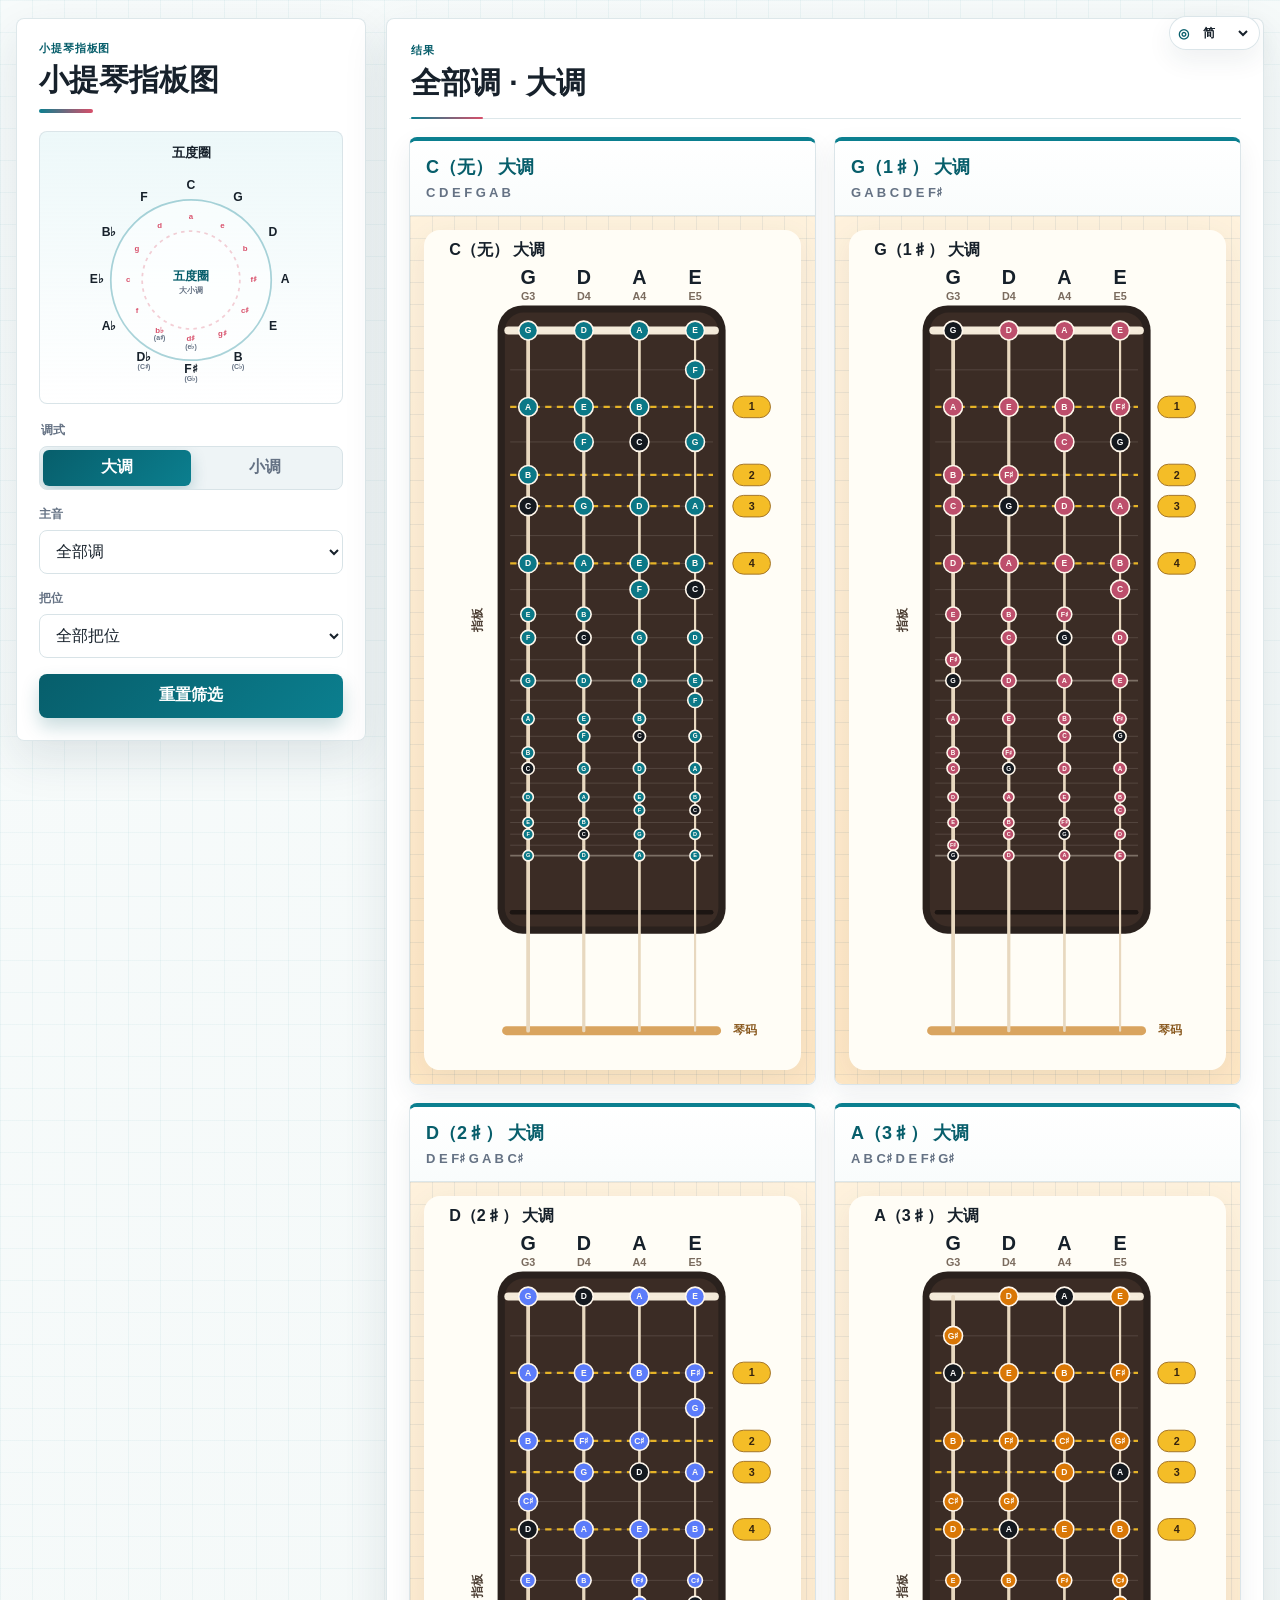
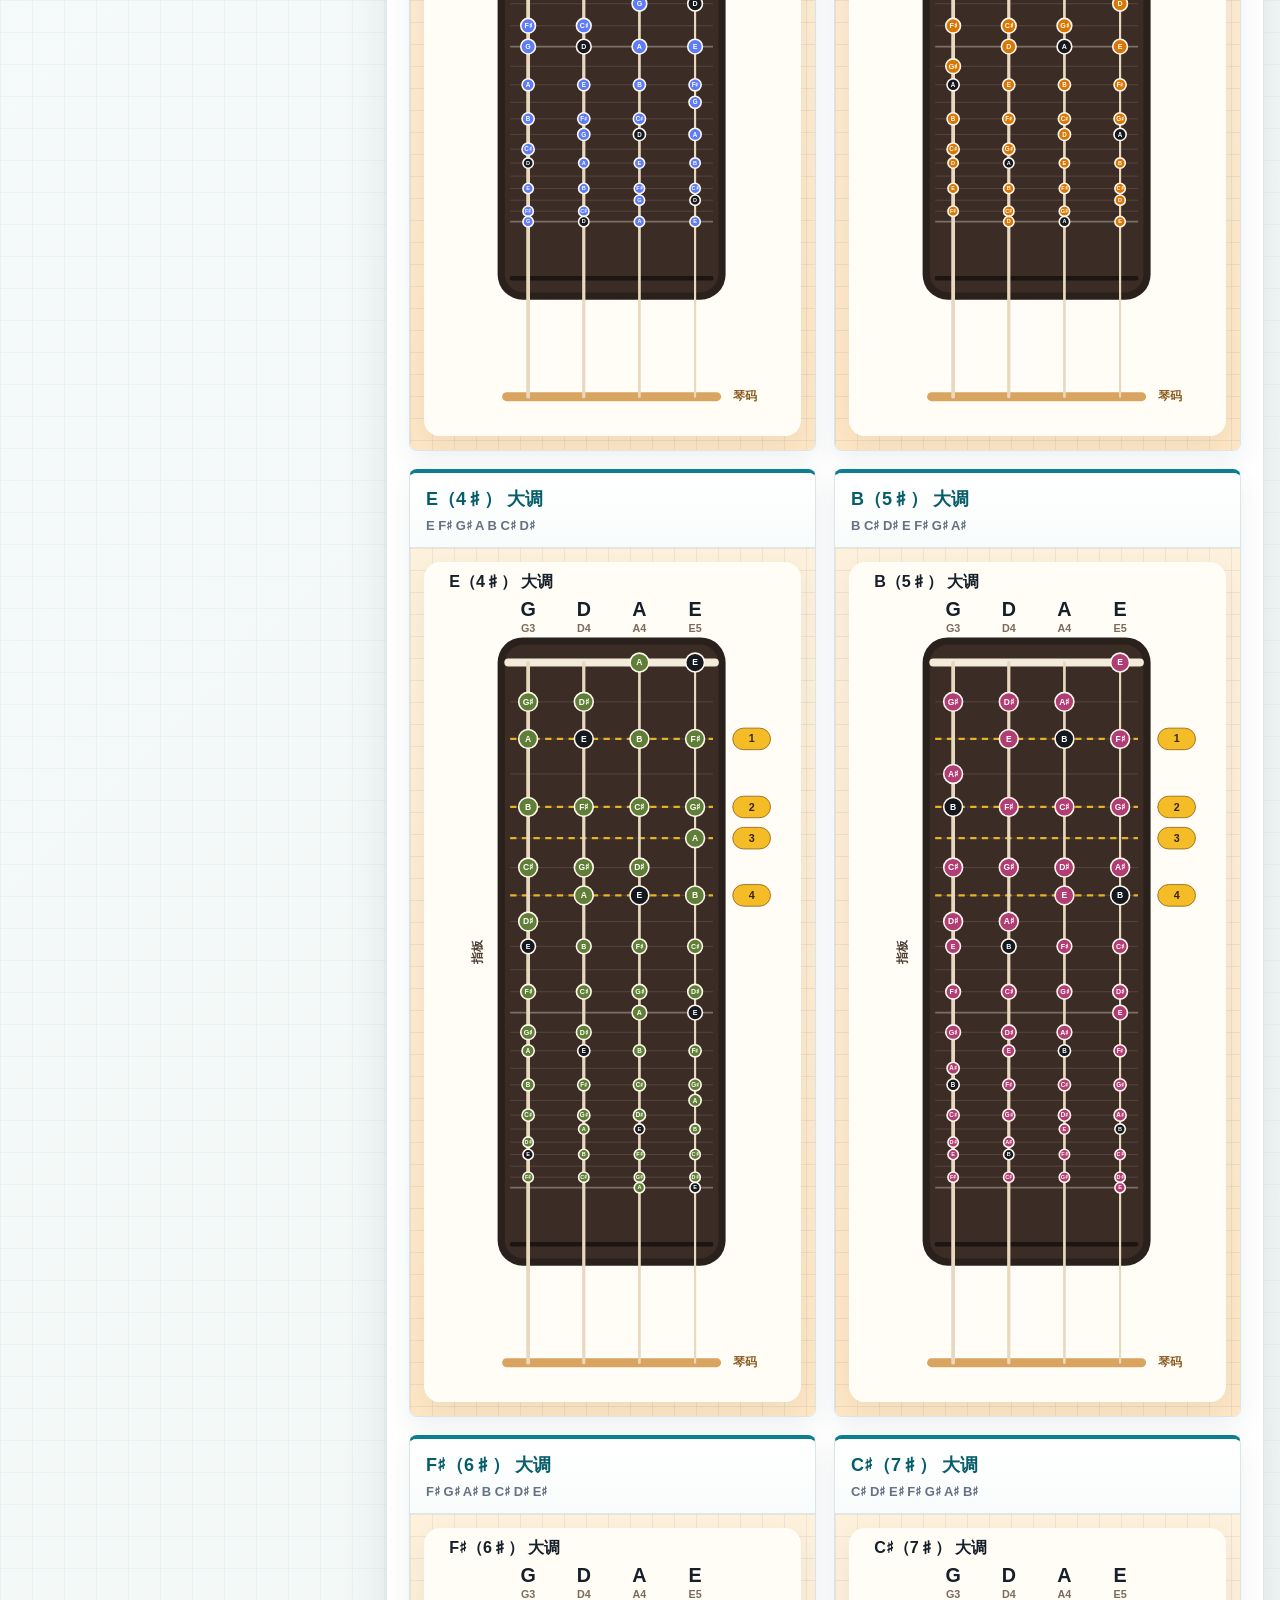
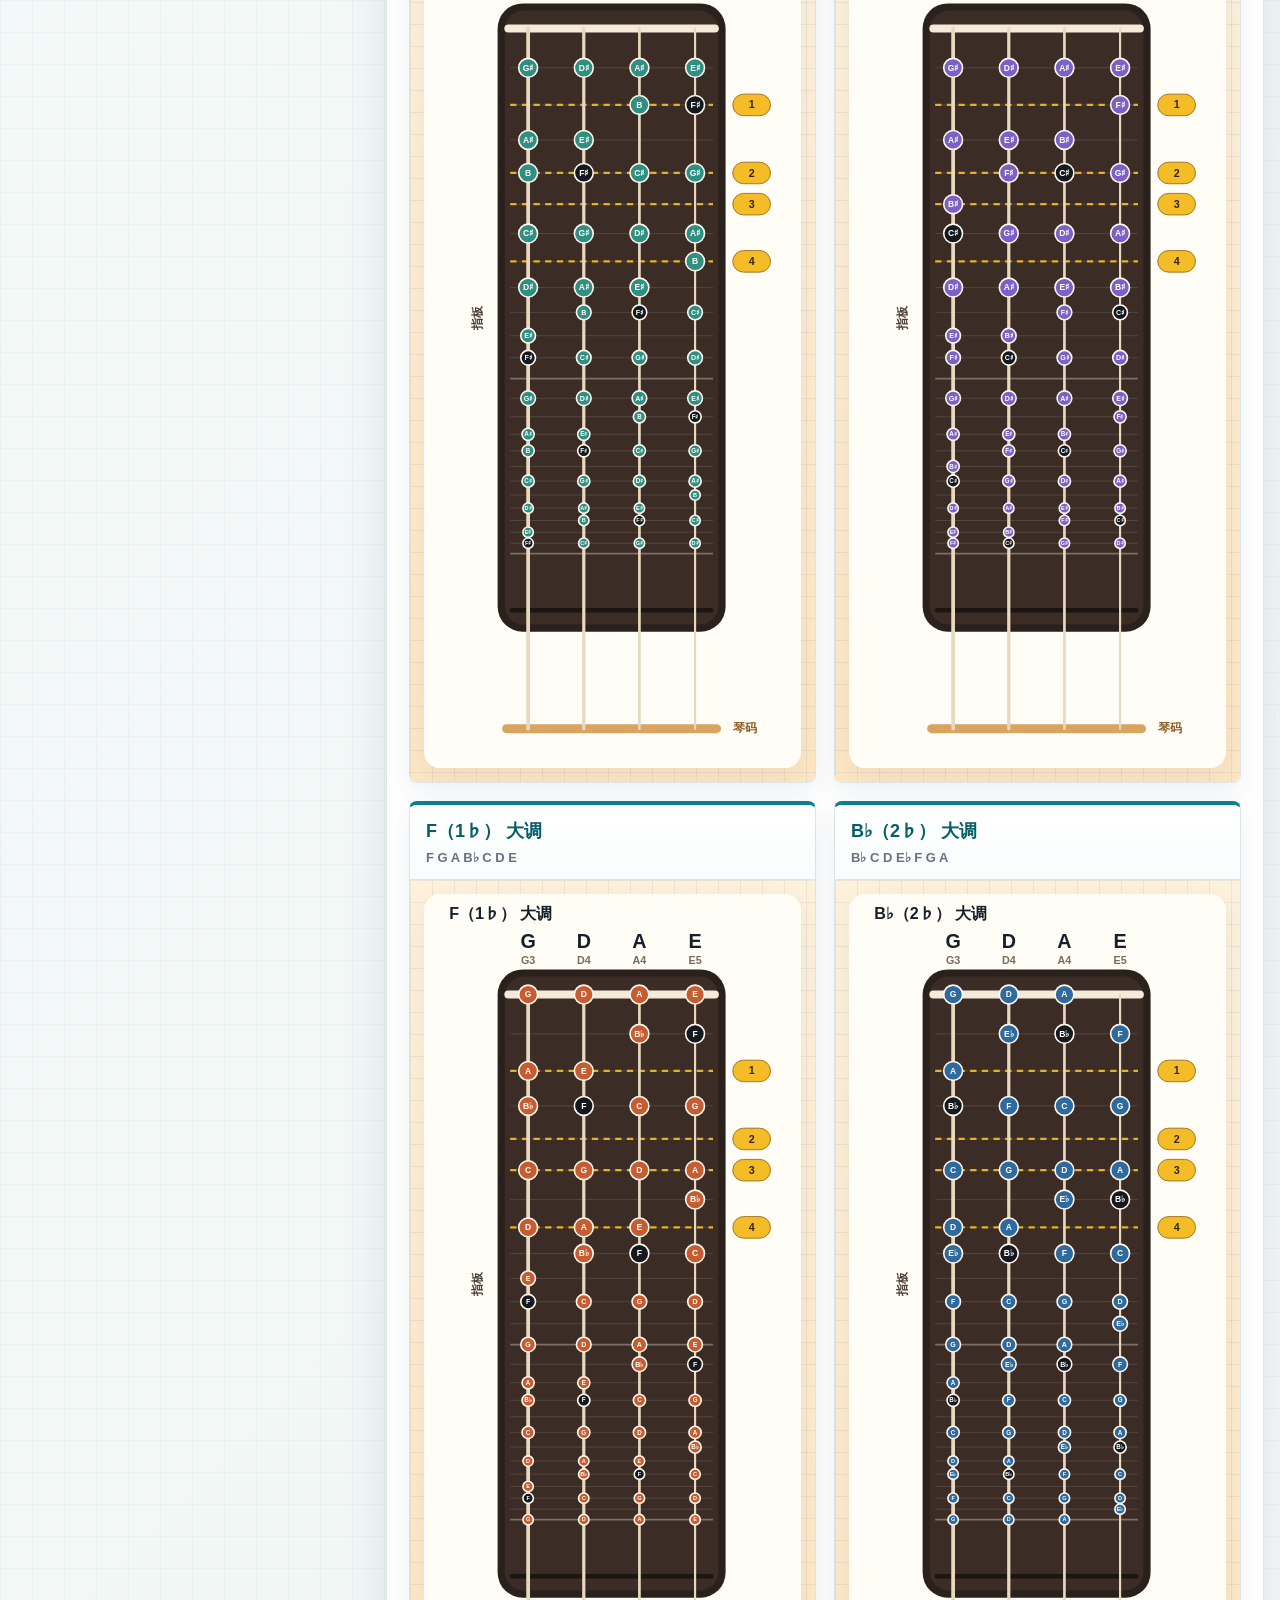
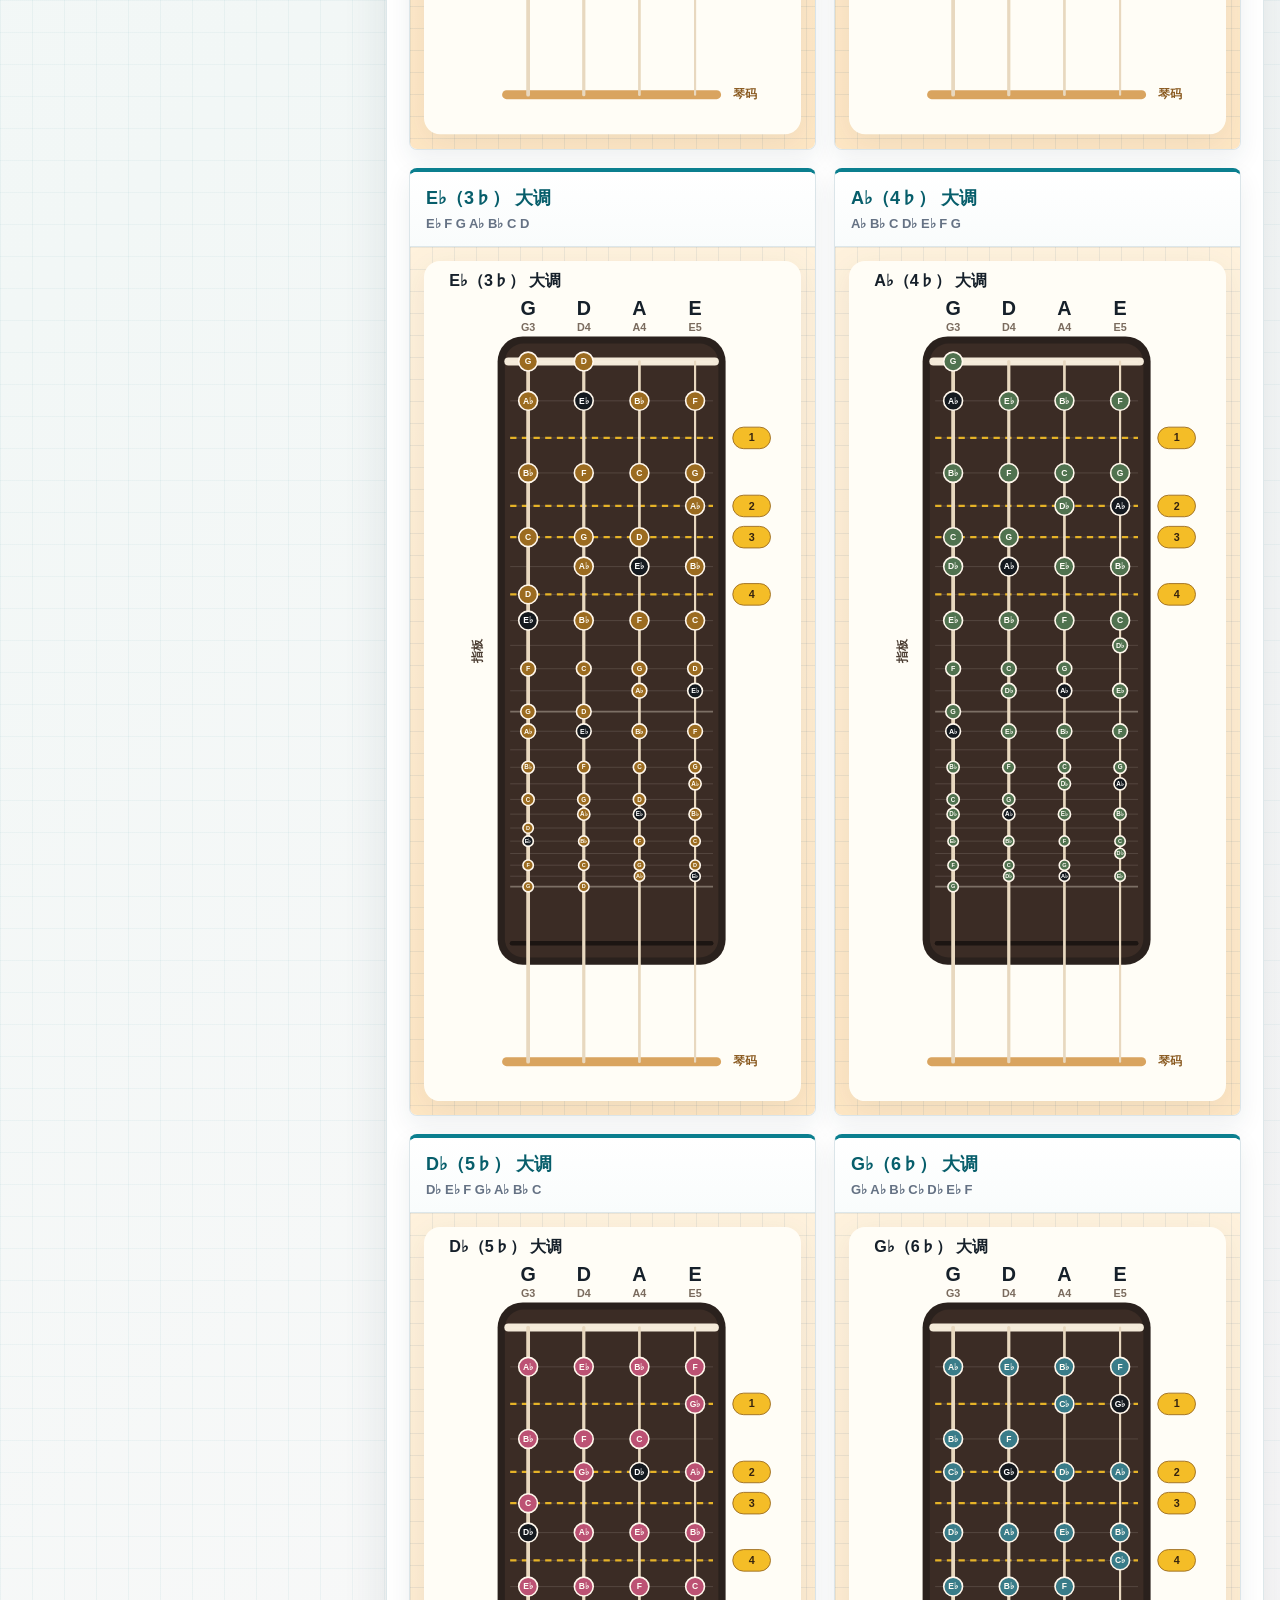
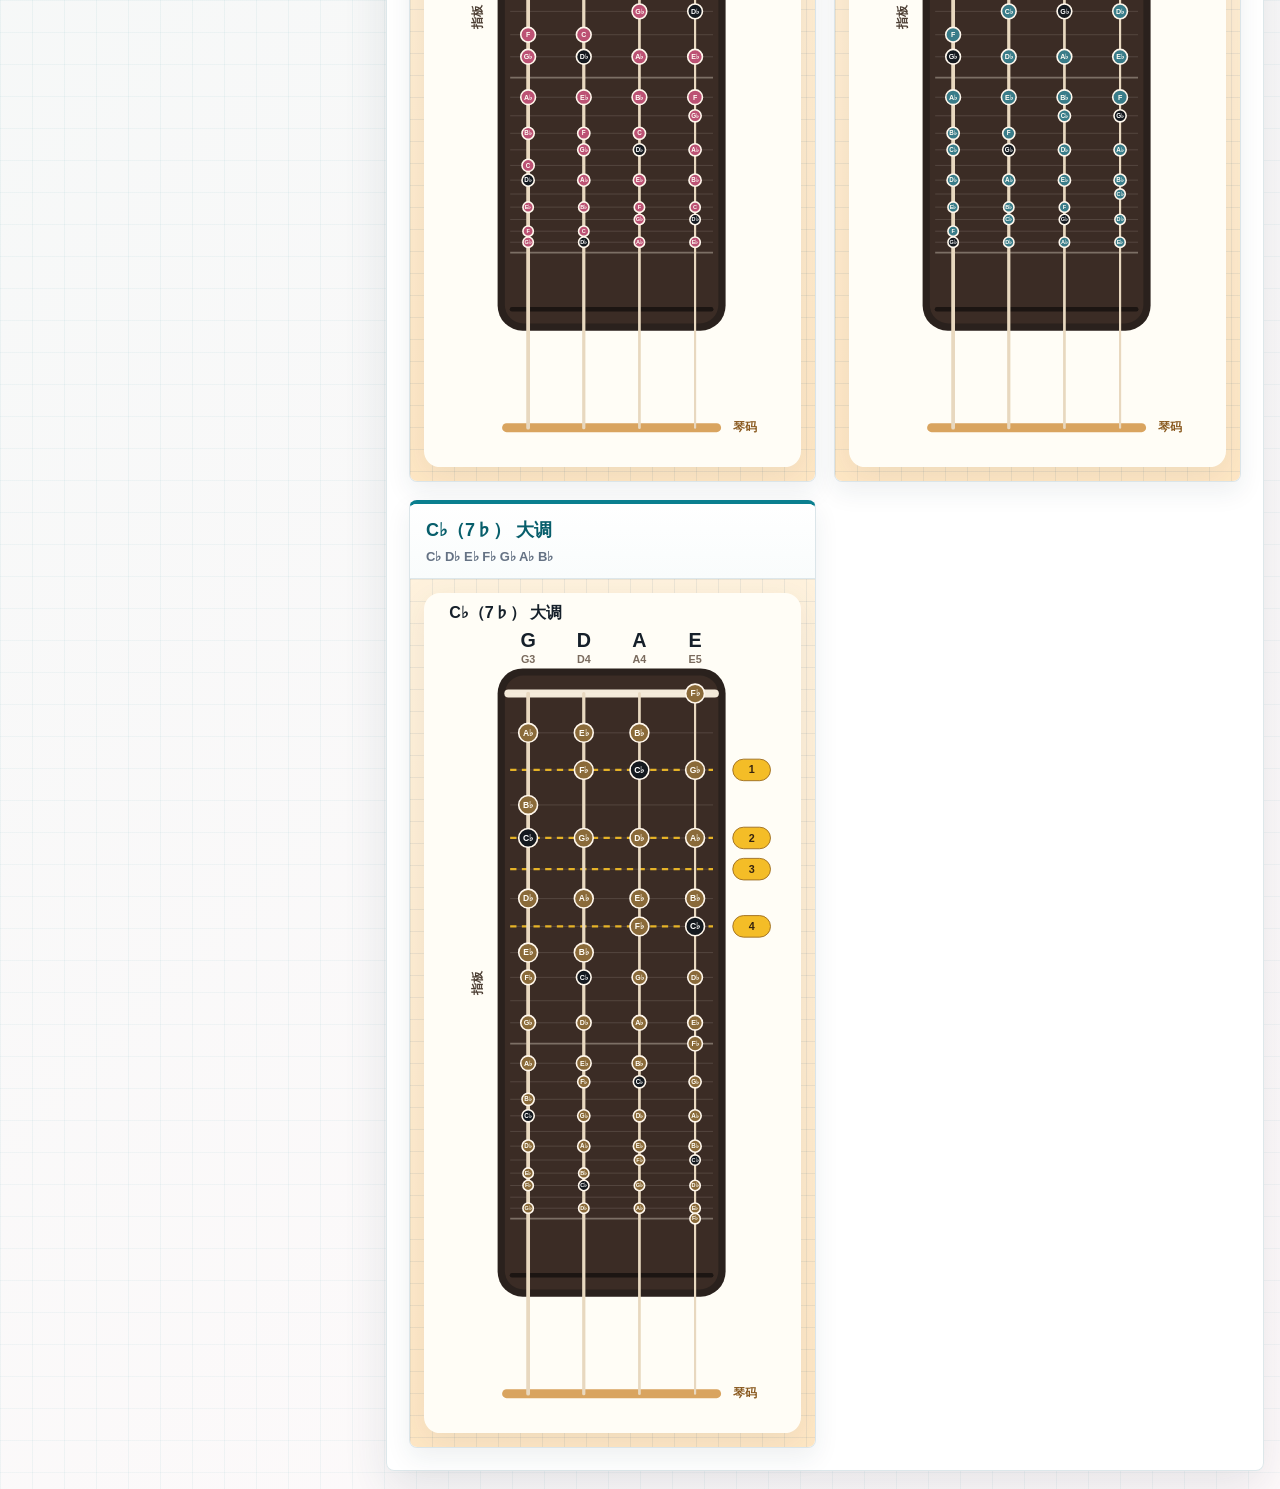
==== commit 76b2801a: "Restore fingerboard background contrast" ====
--- a/index.html
+++ b/index.html
@@ -1,11 +1,19 @@
 <!doctype html>
-<html lang="zh-CN">
+<html lang="en" data-default-lang="en">
   <head>
     <meta charset="utf-8">
     <meta name="viewport" content="width=device-width, initial-scale=1">
-    <title>小提琴指板图</title>
-    <link rel="stylesheet" href="styles.css?v=20260614-v4-1">
-    <script src="app.js?v=20260614-v4-1" defer></script>
+    <title>Violin Fingerboard Chart · Position Map · Circle of Fifths</title>
+    <meta name="description" content="Interactive violin fingerboard chart for scales, keys, and positions. Find finger patterns by key, mode, and position, with a circle of fifths reference.">
+    <link rel="canonical" href="https://xiaoxiao0413.github.io/violin-position-map/">
+    <link rel="alternate" hreflang="en" href="https://xiaoxiao0413.github.io/violin-position-map/">
+    <link rel="alternate" hreflang="x-default" href="https://xiaoxiao0413.github.io/violin-position-map/">
+    <meta property="og:title" content="Violin Fingerboard Chart · Position Map · Circle of Fifths">
+    <meta property="og:description" content="Interactive violin fingerboard chart for scales, keys, and positions, with a circle of fifths reference.">
+    <meta property="og:type" content="website">
+    <meta property="og:url" content="https://xiaoxiao0413.github.io/violin-position-map/">
+    <link rel="stylesheet" href="styles.css?v=20260624-bg1">
+    <script src="app.js?v=20260624-ui4" defer></script>
   </head>
   <body>
     <main class="app-shell">
@@ -14,89 +22,89 @@
         <select id="language" name="language">
           <option value="zh-Hans">简</option>
           <option value="zh-Hant">繁</option>
-          <option value="en">EN</option>
+          <option value="en" selected>en</option>
         </select>
       </label>
 
       <section class="control-panel" aria-labelledby="app-title">
         <div class="brand-block">
-          <p class="eyebrow" data-i18n="brandEyebrow">小提琴指板图</p>
-          <h1 id="app-title" data-i18n="appTitle">小提琴指板图</h1>
+          <p class="eyebrow" data-i18n="brandEyebrow">Violin Fingerboard Chart</p>
+          <h1 id="app-title" data-i18n="appTitle">Violin Fingerboard Chart</h1>
         </div>
 
         <section class="fifths-wheel" aria-labelledby="fifths-title">
-          <h2 id="fifths-title" data-i18n="circleTitle">五度圈</h2>
-          <svg class="fifths-svg" viewBox="0 0 250 250" role="img" aria-label="五度圈">
+          <h2 id="fifths-title" data-i18n="circleTitle">Circle of Fifths for Violin</h2>
+          <svg class="fifths-svg" viewBox="0 0 250 250" role="img" aria-label="Circle of Fifths">
             <circle class="fifths-ring" cx="125" cy="125" r="92" />
             <circle class="fifths-inner-ring" cx="125" cy="125" r="56" />
             <g class="fifths-major">
-              <text x="125" y="17">C</text>
-              <text x="179" y="31">G</text>
-              <text x="219" y="71">D</text>
-              <text x="233" y="125">A</text>
-              <text x="219" y="179">E</text>
-              <text x="179" y="214"><tspan x="179">B</tspan><tspan class="fifths-alt" x="179" dy="11">(C♭)</tspan></text>
-              <text x="125" y="228"><tspan x="125">F♯</tspan><tspan class="fifths-alt" x="125" dy="11">(G♭)</tspan></text>
-              <text x="71" y="214"><tspan x="71">D♭</tspan><tspan class="fifths-alt" x="71" dy="11">(C♯)</tspan></text>
-              <text x="31" y="179">A♭</text>
-              <text x="17" y="125">E♭</text>
-              <text x="31" y="71">B♭</text>
-              <text x="71" y="31">F</text>
+              <text x="125" y="17" data-key="c">C</text>
+              <text x="179" y="31" data-key="g">G</text>
+              <text x="219" y="71" data-key="d">D</text>
+              <text x="233" y="125" data-key="a">A</text>
+              <text x="219" y="179" data-key="e">E</text>
+              <text x="179" y="214" data-key="b"><tspan x="179">B</tspan><tspan class="fifths-alt" x="179" dy="11">(C♭)</tspan></text>
+              <text x="125" y="228" data-key="fs"><tspan x="125">F♯</tspan><tspan class="fifths-alt" x="125" dy="11">(G♭)</tspan></text>
+              <text x="71" y="214" data-key="db"><tspan x="71">D♭</tspan><tspan class="fifths-alt" x="71" dy="11">(C♯)</tspan></text>
+              <text x="31" y="179" data-key="ab">A♭</text>
+              <text x="17" y="125" data-key="eb">E♭</text>
+              <text x="31" y="71" data-key="bb">B♭</text>
+              <text x="71" y="31" data-key="f">F</text>
             </g>
             <g class="fifths-minor">
-              <text x="125" y="53">a</text>
-              <text x="161" y="63">e</text>
-              <text x="187" y="89">b</text>
-              <text x="197" y="125">f♯</text>
-              <text x="187" y="161">c♯</text>
-              <text x="161" y="187">g♯</text>
-              <text x="125" y="193"><tspan x="125">d♯</tspan><tspan class="fifths-alt" x="125" dy="9">(e♭)</tspan></text>
-              <text x="89" y="183"><tspan x="89">b♭</tspan><tspan class="fifths-alt" x="89" dy="9">(a♯)</tspan></text>
-              <text x="63" y="161">f</text>
-              <text x="53" y="125">c</text>
-              <text x="63" y="89">g</text>
-              <text x="89" y="63">d</text>
+              <text x="125" y="53" data-key="a">a</text>
+              <text x="161" y="63" data-key="e">e</text>
+              <text x="187" y="89" data-key="b">b</text>
+              <text x="197" y="125" data-key="fs">f♯</text>
+              <text x="187" y="161" data-key="cs">c♯</text>
+              <text x="161" y="187" data-key="gs">g♯</text>
+              <text x="125" y="193" data-key="ds"><tspan x="125">d♯</tspan><tspan class="fifths-alt" x="125" dy="9">(e♭)</tspan></text>
+              <text x="89" y="183" data-key="bb"><tspan x="89">b♭</tspan><tspan class="fifths-alt" x="89" dy="9">(a♯)</tspan></text>
+              <text x="63" y="161" data-key="f">f</text>
+              <text x="53" y="125" data-key="c">c</text>
+              <text x="63" y="89" data-key="g">g</text>
+              <text x="89" y="63" data-key="d">d</text>
             </g>
-            <text class="fifths-center" x="125" y="121" data-i18n="circleCenter">五度圈</text>
-            <text class="fifths-center-sub" x="125" y="138" data-i18n="circleSub">大小调</text>
+            <text class="fifths-center" x="125" y="121" data-i18n="circleCenter">Fifths</text>
+            <text class="fifths-center-sub" x="125" y="138" data-i18n="circleSub">Major / minor</text>
           </svg>
         </section>
 
         <form class="filters" id="filters">
 
           <fieldset class="field-group">
-            <legend data-i18n="modeLabel">调式</legend>
-            <div class="segmented mode-segmented" role="radiogroup" aria-label="调式">
+            <legend data-i18n="modeLabel">Mode</legend>
+            <div class="segmented mode-segmented" role="radiogroup" aria-label="Mode">
               <label>
                 <input type="radio" name="mode" value="major" checked>
-                <span data-i18n="majorMode">大调</span>
+                <span data-i18n="majorMode">Major</span>
               </label>
               <label>
                 <input type="radio" name="mode" value="minor">
-                <span data-i18n="minorMode">小调</span>
+                <span data-i18n="minorMode">Minor</span>
               </label>
             </div>
           </fieldset>
 
           <label class="field">
-            <span data-i18n="tonicLabel">主音</span>
+            <span data-i18n="tonicLabel">Tonic</span>
             <select id="tonic" name="tonic"></select>
           </label>
 
           <label class="field">
-            <span data-i18n="positionLabel">把位</span>
+            <span data-i18n="positionLabel">Position</span>
             <select id="position" name="position"></select>
           </label>
 
-          <button class="reset-button" type="button" id="reset" data-i18n="resetButton">重置</button>
+          <button class="reset-button" type="button" id="reset" data-i18n="resetButton">Reset filters</button>
         </form>
       </section>
 
       <section class="result-panel" aria-live="polite">
         <div class="result-head">
           <div>
-            <p class="eyebrow" data-i18n="chartsEyebrow">指板图</p>
-            <h2 id="result-title">全部调 · 大调</h2>
+            <p class="eyebrow" data-i18n="chartsEyebrow">Results</p>
+            <h2 id="result-title">All Keys · Major</h2>
           </div>
         </div>
 
--- a/styles.css
+++ b/styles.css
@@ -1,17 +1,22 @@
 :root {
   color-scheme: light;
-  --ink: #16202a;
-  --muted: #657282;
-  --line: #d9e0e7;
-  --panel: #ffffff;
+  --ink: #17212b;
+  --muted: #657284;
+  --soft: #eef4f6;
+  --line: #d8e3e7;
+  --panel: rgba(255, 255, 255, 0.96);
+  --panel-solid: #ffffff;
   --paper-line: rgba(29, 78, 116, 0.08);
-  --teal: #0b7887;
-  --teal-dark: #075761;
-  --rose: #b6295e;
-  --amber: #f4bd27;
-  --orange: #ee7c43;
-  --green: #38784d;
-  --shadow: 0 18px 46px rgba(92, 67, 42, 0.14);
+  --page: #f6faf9;
+  --teal: #0b7f8f;
+  --teal-dark: #075e6b;
+  --teal-soft: #dff3f5;
+  --accent: #d84f6a;
+  --accent-soft: #ffe8ed;
+  --gold: #e3ad2f;
+  --string: #23313e;
+  --shadow: 0 18px 46px rgba(30, 55, 72, 0.11);
+  --shadow-soft: 0 10px 26px rgba(30, 55, 72, 0.075);
 }
 
 * {
@@ -21,16 +26,20 @@
 body {
   margin: 0;
   min-height: 100vh;
+  overflow-x: hidden;
   color: var(--ink);
   background:
-    linear-gradient(var(--paper-line) 1px, transparent 1px),
-    linear-gradient(90deg, var(--paper-line) 1px, transparent 1px),
-    linear-gradient(135deg, #f7fbff 0%, #eef6f4 46%, #fff6ed 100%);
-  background-size: 28px 28px, 28px 28px, auto;
+    radial-gradient(680px 460px at 8% -6%, rgba(11, 127, 143, 0.1), transparent 60%),
+    radial-gradient(620px 420px at 104% 8%, rgba(216, 79, 106, 0.08), transparent 58%),
+    linear-gradient(90deg, rgba(11, 127, 143, 0.05) 1px, transparent 1px),
+    linear-gradient(rgba(11, 127, 143, 0.045) 1px, transparent 1px),
+    linear-gradient(135deg, #f7fbfb 0%, #f2f7f6 56%, #fffafb 100%);
+  background-size: 140% 140%, 140% 140%, 32px 32px, 32px 32px, auto;
   font-family:
+    Inter,
+    "Segoe UI",
     "Microsoft YaHei",
     "PingFang SC",
-    "Noto Sans CJK SC",
     Arial,
     sans-serif;
 }
@@ -40,78 +49,112 @@
 input {
   font: inherit;
 }
+
+button,
+select {
+  transition: border-color 0.18s ease, background 0.18s ease, box-shadow 0.18s ease, transform 0.18s ease;
+}
+
 .language-control {
   position: fixed;
-  top: 18px;
-  right: 22px;
+  top: 16px;
+  right: 20px;
   z-index: 20;
   display: inline-flex;
   gap: 4px;
   align-items: center;
   min-height: 34px;
-  padding: 0 7px;
-  border: 1px solid rgba(217, 224, 231, 0.9);
+  padding: 0 8px;
+  border: 1px solid rgba(216, 227, 231, 0.9);
   border-radius: 999px;
-  background: rgba(255, 255, 255, 0.94);
-  box-shadow: 0 8px 20px rgba(33, 59, 88, 0.1);
+  background: rgba(255, 255, 255, 0.9);
+  box-shadow: var(--shadow-soft);
+  backdrop-filter: blur(10px);
 }
 
 .language-icon {
   color: var(--teal-dark);
-  font-size: 14px;
+  font-size: 13px;
   font-weight: 900;
   line-height: 1;
 }
 
 .language-control select {
-  width: 48px;
+  width: 58px;
   min-height: 28px;
-  padding: 0 18px 0 4px;
+  padding: 0 16px 0 6px;
   color: var(--ink);
   border: 0;
   background-color: transparent;
   font-size: 12px;
   font-weight: 800;
+  text-overflow: clip;
 }
 
 .language-control select:focus {
-  outline: 2px solid rgba(11, 120, 135, 0.2);
+  outline: 2px solid rgba(11, 127, 143, 0.22);
   border-color: transparent;
 }
+
 .app-shell {
   display: grid;
-  grid-template-columns: minmax(260px, 340px) minmax(0, 1fr);
-  gap: 24px;
-  width: calc(100% - 32px);
+  grid-template-columns: minmax(270px, 350px) minmax(0, 1fr);
+  gap: 20px;
+  width: min(1440px, calc(100% - 32px));
   min-height: 100vh;
   margin: 0 auto;
-  padding: 16px 0;
+  padding: 18px 0;
 }
 
 .control-panel,
 .result-panel {
-  background: rgba(255, 255, 255, 0.94);
-  border: 2px solid rgba(255, 255, 255, 0.9);
-  border-radius: 8px;
-  box-shadow: 0 18px 46px rgba(33, 59, 88, 0.12);
+  background: var(--panel);
+  border: 1px solid rgba(216, 227, 231, 0.86);
+  border-radius: 8px;
+  box-shadow: var(--shadow);
+  backdrop-filter: blur(8px);
+}
+
+.seo-notes {
+  grid-column: 1 / -1;
+  max-width: 760px;
+  margin: 0 auto;
+  padding: 18px 22px;
+  color: var(--muted);
+  font-size: 14px;
+  line-height: 1.7;
+  background: rgba(255, 255, 255, 0.78);
+  border: 1px solid rgba(216, 227, 231, 0.74);
+  border-radius: 8px;
+}
+
+.seo-notes h2 {
+  margin-bottom: 8px;
+  color: var(--ink);
+  font-size: 16px;
 }
 
 .control-panel {
+  position: sticky;
+  top: 16px;
+  align-self: start;
   display: flex;
   flex-direction: column;
-  gap: 14px;
-  padding: 28px;
+  gap: 16px;
+  padding: 22px;
 }
 
 .brand-block {
-  padding-bottom: 0;
+  position: relative;
+  padding-bottom: 2px;
 }
 
 .eyebrow {
   margin: 0 0 8px;
-  color: var(--rose);
-  font-size: 12px;
-  font-weight: 700;
+  color: var(--teal-dark);
+  font-size: 11px;
+  font-weight: 900;
+  letter-spacing: 0.08em;
   text-transform: uppercase;
 }
 
@@ -124,47 +167,58 @@
 
 h1 {
   margin-bottom: 0;
-  padding: 12px 14px 14px;
-  color: #ffffff;
-  font-size: 28px;
-  line-height: 1.08;
-  border-radius: 8px;
-  background: var(--amber);
+  color: var(--ink);
+  font-size: 30px;
+  line-height: 1.04;
+  letter-spacing: 0;
+}
+
+h1::after {
+  display: block;
+  width: 54px;
+  height: 4px;
+  margin-top: 14px;
+  border-radius: 999px;
+  background: linear-gradient(90deg, var(--teal), var(--accent));
+  content: "";
 }
 
 .fifths-wheel {
   display: grid;
   gap: 10px;
   justify-items: center;
-  padding: 12px;
-  border: 1px solid rgba(217, 224, 231, 0.9);
-  border-radius: 8px;
-  background: linear-gradient(180deg, #ffffff, #fff9ef);
+  padding: 13px 12px 14px;
+  border: 1px solid rgba(216, 227, 231, 0.9);
+  border-radius: 8px;
+  background:
+    linear-gradient(180deg, rgba(223, 243, 245, 0.56), rgba(255, 255, 255, 0.82)),
+    #ffffff;
 }
 
 .fifths-wheel h2 {
   margin: 0;
-  color: var(--muted);
+  color: var(--ink);
   font-size: 13px;
-  font-weight: 800;
+  font-weight: 900;
   line-height: 1.2;
 }
 
 .fifths-svg {
   display: block;
-  width: min(100%, 210px);
+  width: min(100%, 218px);
   height: auto;
 }
 
-.fifths-ring,
+.fifths-ring {
+  fill: rgba(255, 255, 255, 0.42);
+  stroke: rgba(11, 127, 143, 0.34);
+  stroke-width: 2;
+}
+
 .fifths-inner-ring {
-  fill: none;
-  stroke: rgba(11, 120, 135, 0.24);
+  fill: rgba(255, 255, 255, 0.36);
+  stroke: rgba(216, 79, 106, 0.28);
   stroke-width: 2;
-}
-
-.fifths-inner-ring {
-  stroke: rgba(238, 124, 67, 0.26);
   stroke-dasharray: 4 5;
 }
 
@@ -183,9 +237,9 @@
 }
 
 .fifths-minor text {
-  fill: var(--rose);
+  fill: var(--accent);
   font-size: 9px;
-  font-weight: 800;
+  font-weight: 900;
 }
 
 .fifths-center {
@@ -200,9 +254,35 @@
   font-weight: 800;
 }
 
+.fifths-alt {
+  fill: var(--muted);
+  font-size: 8px;
+  font-weight: 800;
+}
+
+.fifths-major text[data-key],
+.fifths-minor text[data-key] {
+  cursor: pointer;
+  transition: fill 0.15s ease;
+}
+
+.fifths-major text[data-key]:hover {
+  fill: var(--teal);
+}
+
+.fifths-minor text[data-key]:hover {
+  fill: var(--teal-dark);
+}
+
+.fifths-major text[data-selected],
+.fifths-minor text[data-selected] {
+  fill: var(--teal);
+}
+
 .filters {
   display: grid;
-  gap: 20px;
+  gap: 16px;
+  padding-top: 2px;
 }
 
 .field-group {
@@ -215,10 +295,10 @@
 legend,
 .field > span {
   display: block;
-  margin-bottom: 8px;
+  margin-bottom: 7px;
   color: var(--muted);
-  font-size: 13px;
-  font-weight: 700;
+  font-size: 12px;
+  font-weight: 900;
 }
 
 .segmented {
@@ -227,9 +307,10 @@
   width: 100%;
   min-height: 44px;
   overflow: hidden;
+  padding: 3px;
   border: 1px solid var(--line);
   border-radius: 8px;
-  background: #fff9ef;
+  background: var(--soft);
 }
 
 .mode-segmented {
@@ -252,19 +333,34 @@
 .segmented span {
   display: grid;
   place-items: center;
-  min-height: 44px;
+  min-height: 36px;
   padding: 0 12px;
   color: var(--muted);
-  font-weight: 700;
+  font-weight: 850;
+  border-radius: 6px;
+}
+
+.segmented span {
+  transition: background 0.2s ease, color 0.2s ease, box-shadow 0.2s ease;
 }
 
 .segmented input:checked + span {
   color: #ffffff;
-  background: var(--orange);
+  background: linear-gradient(135deg, var(--teal-dark), var(--teal));
+  box-shadow: 0 6px 16px rgba(7, 94, 107, 0.24);
+
+}
+
+.segmented label:hover span {
+  color: var(--teal-dark);
+}
+
+.segmented label:hover input:checked + span {
+  color: #ffffff;
 }
 
 .segmented input:focus-visible + span {
-  outline: 3px solid rgba(226, 154, 23, 0.42);
+  outline: 3px solid rgba(11, 127, 143, 0.28);
   outline-offset: -3px;
 }
 
@@ -281,6 +377,12 @@
   border: 1px solid var(--line);
   border-radius: 8px;
   background: #ffffff;
+  box-shadow: inset 0 1px 0 rgba(255, 255, 255, 0.86);
+}
+
+select:hover,
+input[type="number"]:hover {
+  border-color: rgba(11, 127, 143, 0.42);
 }
 
 input[type="number"] {
@@ -289,7 +391,7 @@
 
 select:focus,
 input[type="number"]:focus {
-  outline: 3px solid rgba(11, 120, 135, 0.2);
+  outline: 3px solid rgba(11, 127, 143, 0.18);
   border-color: var(--teal);
 }
 
@@ -298,13 +400,20 @@
   color: #ffffff;
   border: 0;
   border-radius: 8px;
-  background: var(--teal-dark);
-  box-shadow: 0 4px 0 #12383e;
+  background: linear-gradient(135deg, var(--teal-dark), var(--teal));
+  box-shadow: 0 9px 18px rgba(7, 94, 107, 0.22);
   cursor: pointer;
+  font-weight: 900;
+  transition: box-shadow 0.2s ease, background 0.2s ease, transform 0.2s ease;
 }
 
 .reset-button:hover {
-  background: var(--teal);
+  transform: translateY(-1px);
+  box-shadow: 0 14px 24px rgba(7, 94, 107, 0.28);
+}
+
+.reset-button:active {
+  transform: translateY(0);
 }
 
 .result-panel {
@@ -312,43 +421,70 @@
   flex-direction: column;
   gap: 18px;
   min-width: 0;
-  padding: 24px;
+  padding: 22px;
 }
 
 .result-head {
+  position: relative;
   display: flex;
   align-items: flex-start;
   justify-content: space-between;
   gap: 16px;
-  padding-bottom: 18px;
-  border-bottom: 1px solid rgba(217, 224, 231, 0.8);
+  padding: 2px 2px 18px;
+  border-bottom: 1px solid rgba(216, 227, 231, 0.86);
+}
+
+.result-head::after {
+  position: absolute;
+  left: 2px;
+  bottom: -1px;
+  width: 72px;
+  height: 2px;
+  border-radius: 999px;
+  background: linear-gradient(90deg, var(--teal), var(--accent));
+  content: "";
 }
 
 h2 {
   margin-bottom: 0;
   font-size: 30px;
   line-height: 1.12;
+  letter-spacing: 0;
+}
+
+#result-title {
+  color: var(--ink);
 }
 
 .diagram-grid {
   display: grid;
-  grid-template-columns: repeat(auto-fill, minmax(280px, 1fr));
-  gap: 22px;
+  grid-template-columns: repeat(auto-fill, minmax(290px, 1fr));
+  gap: 18px;
   align-items: start;
 }
 
 .diagram-grid[data-layout="single"] {
-  grid-template-columns: minmax(280px, 460px);
+  grid-template-columns: minmax(290px, 500px);
   justify-content: center;
 }
 
 .diagram-card {
   min-width: 0;
   overflow: hidden;
+  border: 1px solid rgba(216, 227, 231, 0.9);
+  border-top: 4px solid var(--key-color, var(--teal));
   border-radius: 8px;
   background: #ffffff;
-  box-shadow: 0 12px 32px rgba(42, 71, 100, 0.13);
-  animation: card-in 0.28s ease both;
+  box-shadow: var(--shadow-soft);
+  animation: card-in 0.26s ease both;
+  transition: transform 0.2s ease, border-color 0.2s ease, box-shadow 0.2s ease;
+}
+
+.diagram-card:hover {
+  border-color: rgba(11, 127, 143, 0.22);
+  border-top-color: var(--key-color, var(--teal));
+  box-shadow: 0 18px 38px rgba(30, 55, 72, 0.14);
+  transform: translateY(-2px);
 }
 
 .formula-card {
@@ -359,15 +495,17 @@
 .formula-card-head {
   display: grid;
   gap: 6px;
-  padding: 14px 16px 12px;
-  border-bottom: 1px solid rgba(217, 224, 231, 0.9);
+  padding: 15px 16px 13px;
+  border-bottom: 1px solid rgba(216, 227, 231, 0.86);
+  background: linear-gradient(180deg, #ffffff, #f9fcfc);
 }
 
 .formula-card-head h3 {
   margin: 0;
   padding: 0;
-  color: var(--ink);
-  font-size: 19px;
+  color: var(--key-color, var(--teal-dark));
+  font-size: 18px;
+  font-weight: 900;
   line-height: 1.25;
   border-radius: 0;
   background: none;
@@ -377,39 +515,67 @@
   margin: 0;
   color: var(--muted);
   font-size: 13px;
-  font-weight: 700;
+  font-weight: 750;
   line-height: 1.35;
 }
 
+.scale-notes {
+  display: flex;
+  flex-wrap: wrap;
+  gap: 4px;
+  margin: 0;
+}
+
+.scale-note {
+  display: inline-flex;
+  align-items: center;
+  padding: 1px 7px;
+  font-size: 11px;
+  font-weight: 800;
+  color: var(--muted);
+  background: var(--soft);
+  border: 1px solid var(--line);
+  border-radius: 999px;
+  line-height: 1.6;
+}
+
+.scale-note-tonic {
+  color: #ffffff;
+  background: var(--key-color, var(--teal));
+  border-color: transparent;
+}
+
 .fingerboard-media {
+  position: relative;
   display: flex;
   justify-content: center;
   min-width: 0;
-  padding: 12px;
+  padding: 14px;
   overflow: hidden;
   background:
-    linear-gradient(rgba(11, 120, 135, 0.08) 1px, transparent 1px),
-    linear-gradient(90deg, rgba(11, 120, 135, 0.08) 1px, transparent 1px),
-    #f8fbfd;
-  background-size: 18px 18px, 18px 18px, auto;
+    linear-gradient(var(--paper-line) 1px, transparent 1px),
+    linear-gradient(90deg, var(--paper-line) 1px, transparent 1px),
+    linear-gradient(180deg, #fff2dd, #ffe7c4);
+  background-size: 22px 22px, 22px 22px, auto;
   cursor: zoom-in;
 }
 
 .fingerboard-svg {
   display: block;
-  width: min(100%, 420px);
+  width: min(100%, 430px);
   height: auto;
   border-radius: 8px;
+  filter: drop-shadow(0 8px 16px rgba(30, 55, 72, 0.08));
 }
 
 .fingerboard-media:hover .fingerboard-svg,
 .fingerboard-media:focus-visible .fingerboard-svg {
-  outline: 3px solid rgba(11, 120, 135, 0.34);
+  outline: 3px solid rgba(11, 127, 143, 0.28);
   outline-offset: 2px;
 }
 
 .note-dot {
-  transition: opacity 0.15s ease;
+  transition: opacity 0.15s ease, filter 0.15s ease;
 }
 
 .note-dot.note-dim {
@@ -417,7 +583,7 @@
 }
 
 .note-dot.note-in-position circle:last-of-type {
-  filter: drop-shadow(0 0 3px rgba(255, 206, 69, 0.9));
+  filter: drop-shadow(0 0 5px rgba(227, 173, 47, 0.9));
 }
 
 @keyframes card-in {
@@ -432,8 +598,11 @@
 }
 
 @media (prefers-reduced-motion: reduce) {
-  .diagram-card {
-    animation: none;
+  *,
+  *::before,
+  *::after {
+    animation: none !important;
+    transition: none !important;
   }
 }
 
@@ -458,15 +627,15 @@
   z-index: 2;
   max-width: calc(100% - 34px);
   padding: 8px 14px 10px;
-  color: #101820;
-  font-size: 24px;
+  color: #ffffff;
+  font-size: 22px;
   font-weight: 900;
   line-height: 1;
   text-align: center;
   white-space: nowrap;
   border-radius: 8px;
-  background: var(--orange);
-  box-shadow: 3px 4px 0 rgba(38, 50, 56, 0.78);
+  background: var(--teal-dark);
+  box-shadow: 0 8px 16px rgba(7, 94, 107, 0.22);
   transform: translateX(-50%);
 }
 
@@ -475,7 +644,7 @@
   top: 78px;
   right: 24px;
   z-index: 2;
-  color: #111111;
+  color: var(--ink);
   font-weight: 900;
 }
 
@@ -484,8 +653,8 @@
   z-index: 1;
   display: block;
   width: min(82%, 260px);
-  border-radius: 12px;
-  box-shadow: 0 10px 22px rgba(72, 47, 20, 0.16);
+  border-radius: 8px;
+  box-shadow: 0 10px 22px rgba(30, 55, 72, 0.14);
   cursor: zoom-in;
   transition: transform 0.18s ease;
 }
@@ -502,7 +671,7 @@
 }
 
 .diagram-image:focus-visible {
-  outline: 3px solid rgba(11, 120, 135, 0.5);
+  outline: 3px solid rgba(11, 127, 143, 0.42);
   outline-offset: 2px;
 }
 
@@ -513,21 +682,37 @@
   min-height: 220px;
   color: var(--muted);
   border: 2px dashed var(--line);
-  border-radius: 4px;
-  background: rgba(255, 255, 255, 0.6);
+  border-radius: 8px;
+  background: rgba(255, 255, 255, 0.66);
 }
 
 .lightbox {
   max-width: min(94vw, 620px);
   padding: 16px;
   border: 0;
-  border-radius: 10px;
-  background: #fffdf7;
+  border-radius: 8px;
+  background: #ffffff;
   box-shadow: var(--shadow);
 }
 
 .lightbox::backdrop {
-  background: rgba(22, 32, 42, 0.66);
+  background: rgba(23, 33, 43, 0.72);
+  backdrop-filter: blur(6px);
+}
+
+@keyframes lightbox-in {
+  from {
+    opacity: 0;
+    transform: scale(0.94) translateY(10px);
+  }
+  to {
+    opacity: 1;
+    transform: none;
+  }
+}
+
+.lightbox[open] {
+  animation: lightbox-in 0.28s cubic-bezier(0.34, 1.1, 0.64, 1) both;
 }
 
 .lightbox figure {
@@ -545,32 +730,36 @@
   width: 100%;
   height: auto;
   max-height: 78vh;
-  border-radius: 10px;
+  border-radius: 8px;
 }
 
 .lightbox figcaption {
   margin-top: 10px;
   color: var(--ink);
-  font-weight: 700;
+  font-weight: 800;
 }
 
 .lightbox-close {
   position: absolute;
-  top: 8px;
-  right: 8px;
+  top: 10px;
+  right: 10px;
   width: 36px;
   height: 36px;
+  display: grid;
+  place-items: center;
   color: #ffffff;
-  font-size: 20px;
+  font-size: 22px;
   line-height: 1;
   border: 0;
   border-radius: 50%;
   background: var(--teal-dark);
   cursor: pointer;
+  transition: background 0.15s ease, transform 0.15s ease;
 }
 
 .lightbox-close:hover {
-  background: var(--teal);
+  background: var(--accent);
+  transform: scale(1.06);
 }
 
 .diagram-caption {
@@ -580,18 +769,18 @@
   align-items: center;
   min-height: 74px;
   padding: 12px 14px 14px;
-  border-top: 2px solid rgba(238, 124, 67, 0.18);
-  background: rgba(255, 255, 255, 0.68);
+  border-top: 1px solid rgba(216, 227, 231, 0.86);
+  background: rgba(255, 255, 255, 0.78);
 }
 
 h3 {
   margin-bottom: 0;
   padding: 6px 10px;
-  color: #111111;
+  color: var(--ink);
   font-size: 16px;
   line-height: 1.25;
   border-radius: 6px;
-  background: #fff3df;
+  background: var(--teal-soft);
 }
 
 .diagram-caption p {
@@ -599,6 +788,12 @@
   color: var(--muted);
   font-size: 13px;
   line-height: 1.35;
+}
+
+@media (max-width: 960px) {
+  .control-panel {
+    position: static;
+  }
 }
 
 @media (max-width: 760px) {
@@ -608,10 +803,13 @@
     width: min(100% - 20px, 560px);
     margin: 10px auto 0;
   }
+
   .app-shell {
     grid-template-columns: 1fr;
     width: min(100% - 20px, 560px);
+    min-height: auto;
     margin: 10px auto;
+    padding: 0 0 12px;
   }
 
   .control-panel,
@@ -619,16 +817,16 @@
     padding: 18px;
   }
 
-  .brand-block {
-    padding-bottom: 0;
+  .control-panel {
+    gap: 14px;
   }
 
   h1 {
-    font-size: 24px;
+    font-size: 26px;
   }
 
   h2 {
-    font-size: 26px;
+    font-size: 25px;
   }
 
   .result-head {
@@ -650,6 +848,6 @@
   }
 
   .diagram-pill {
-    font-size: 22px;
-  }
-}
+    font-size: 21px;
+  }
+}
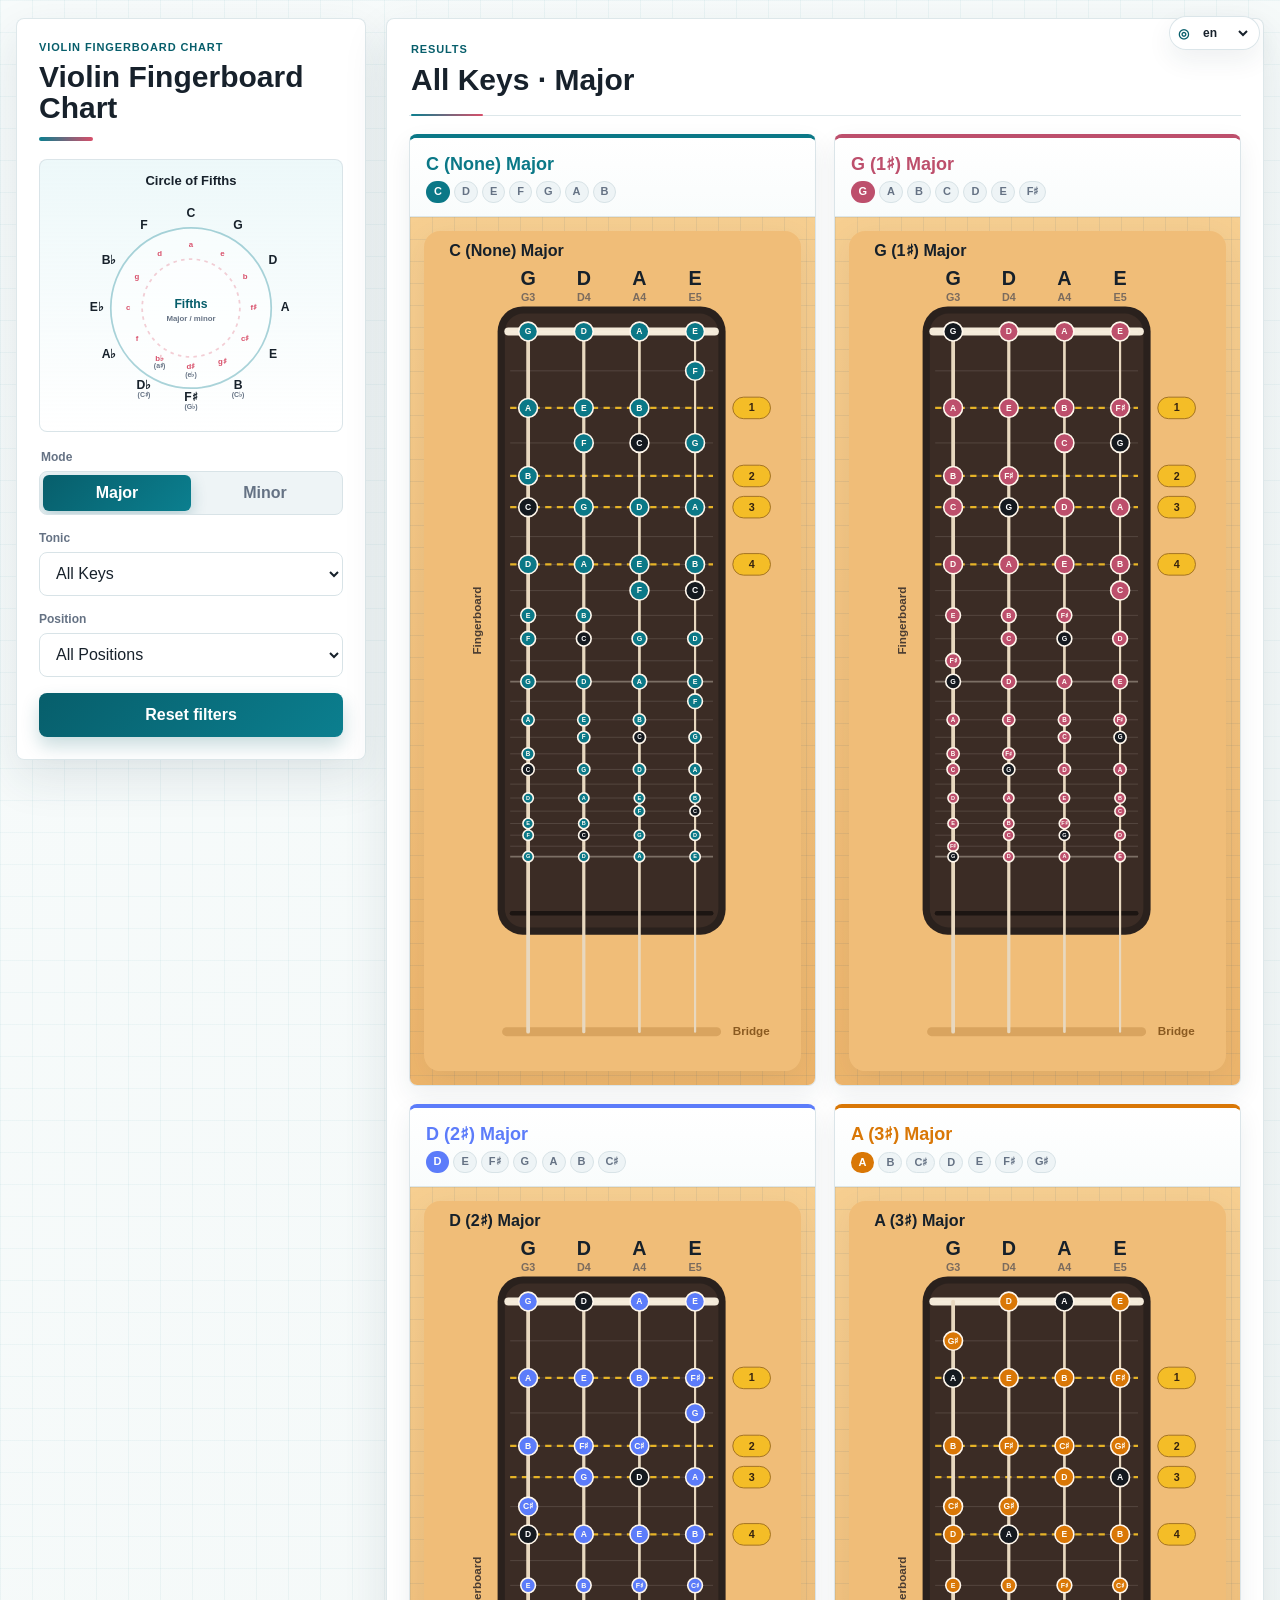
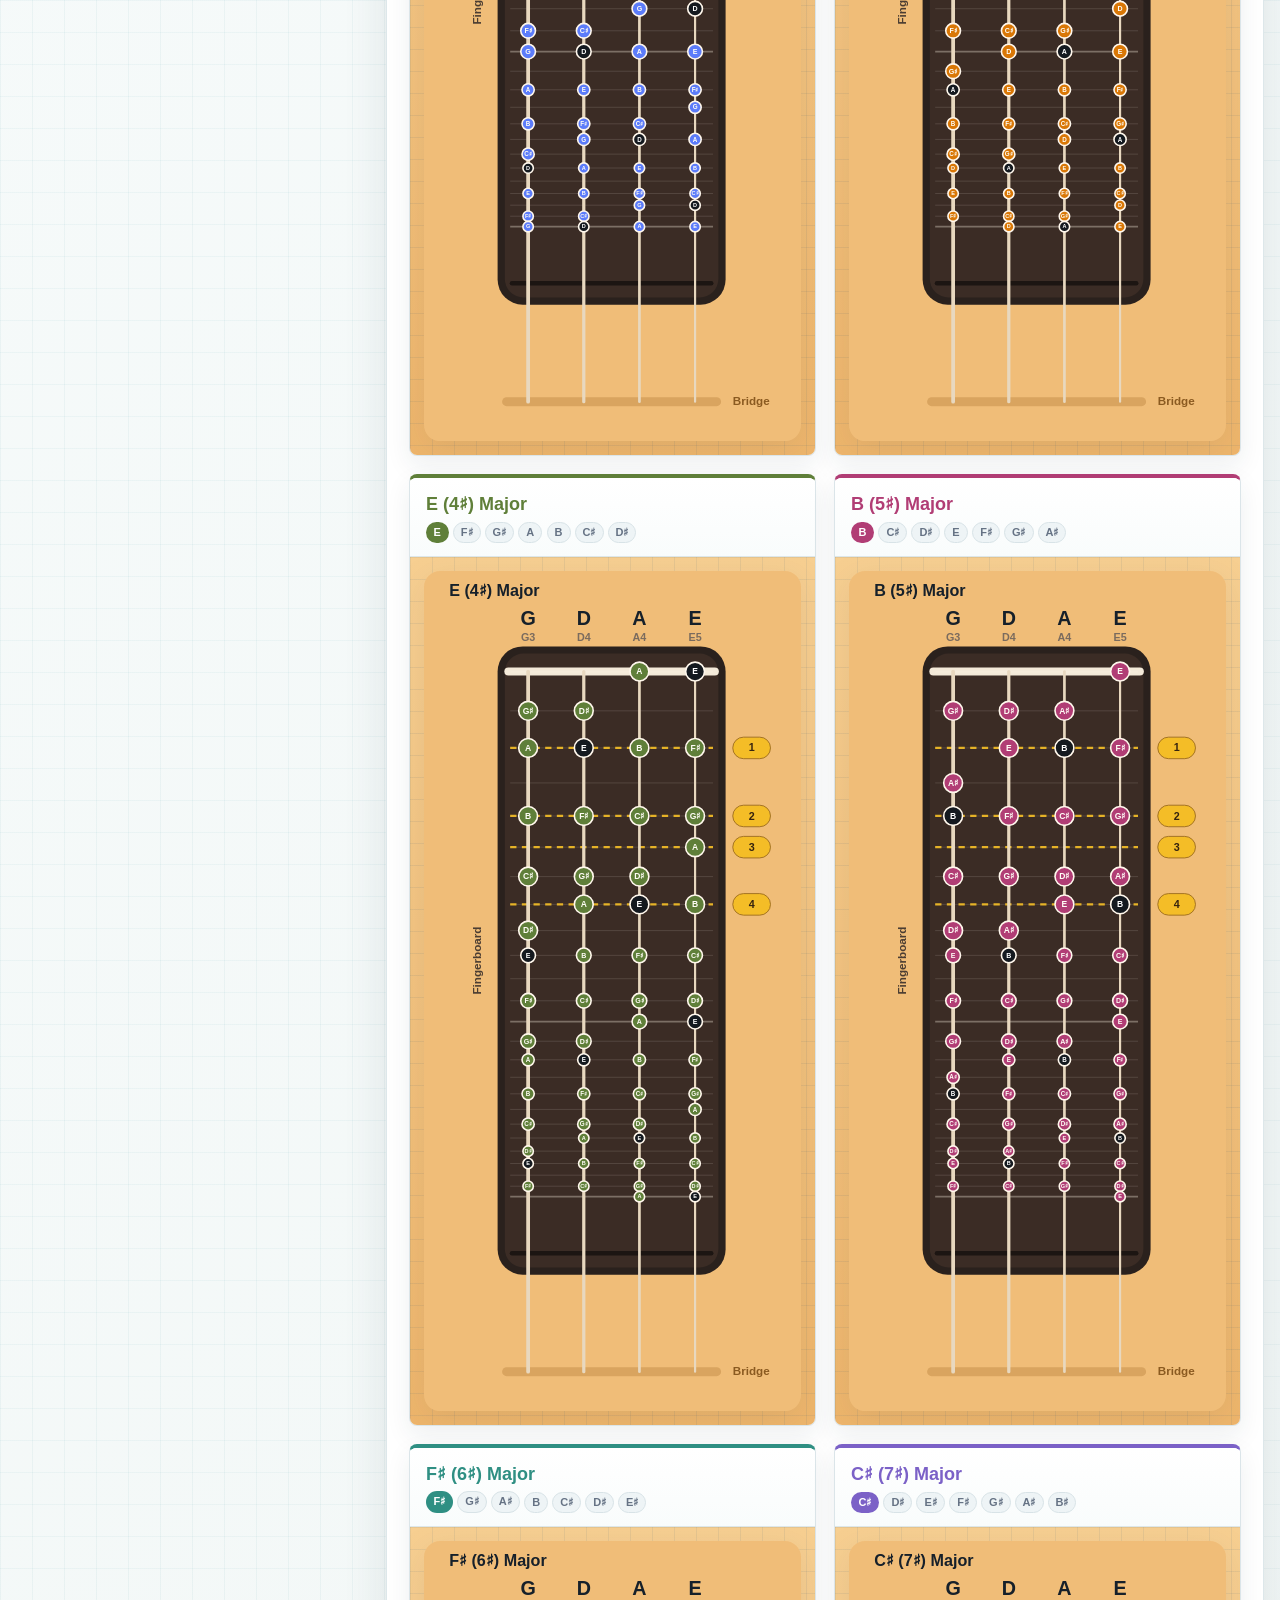
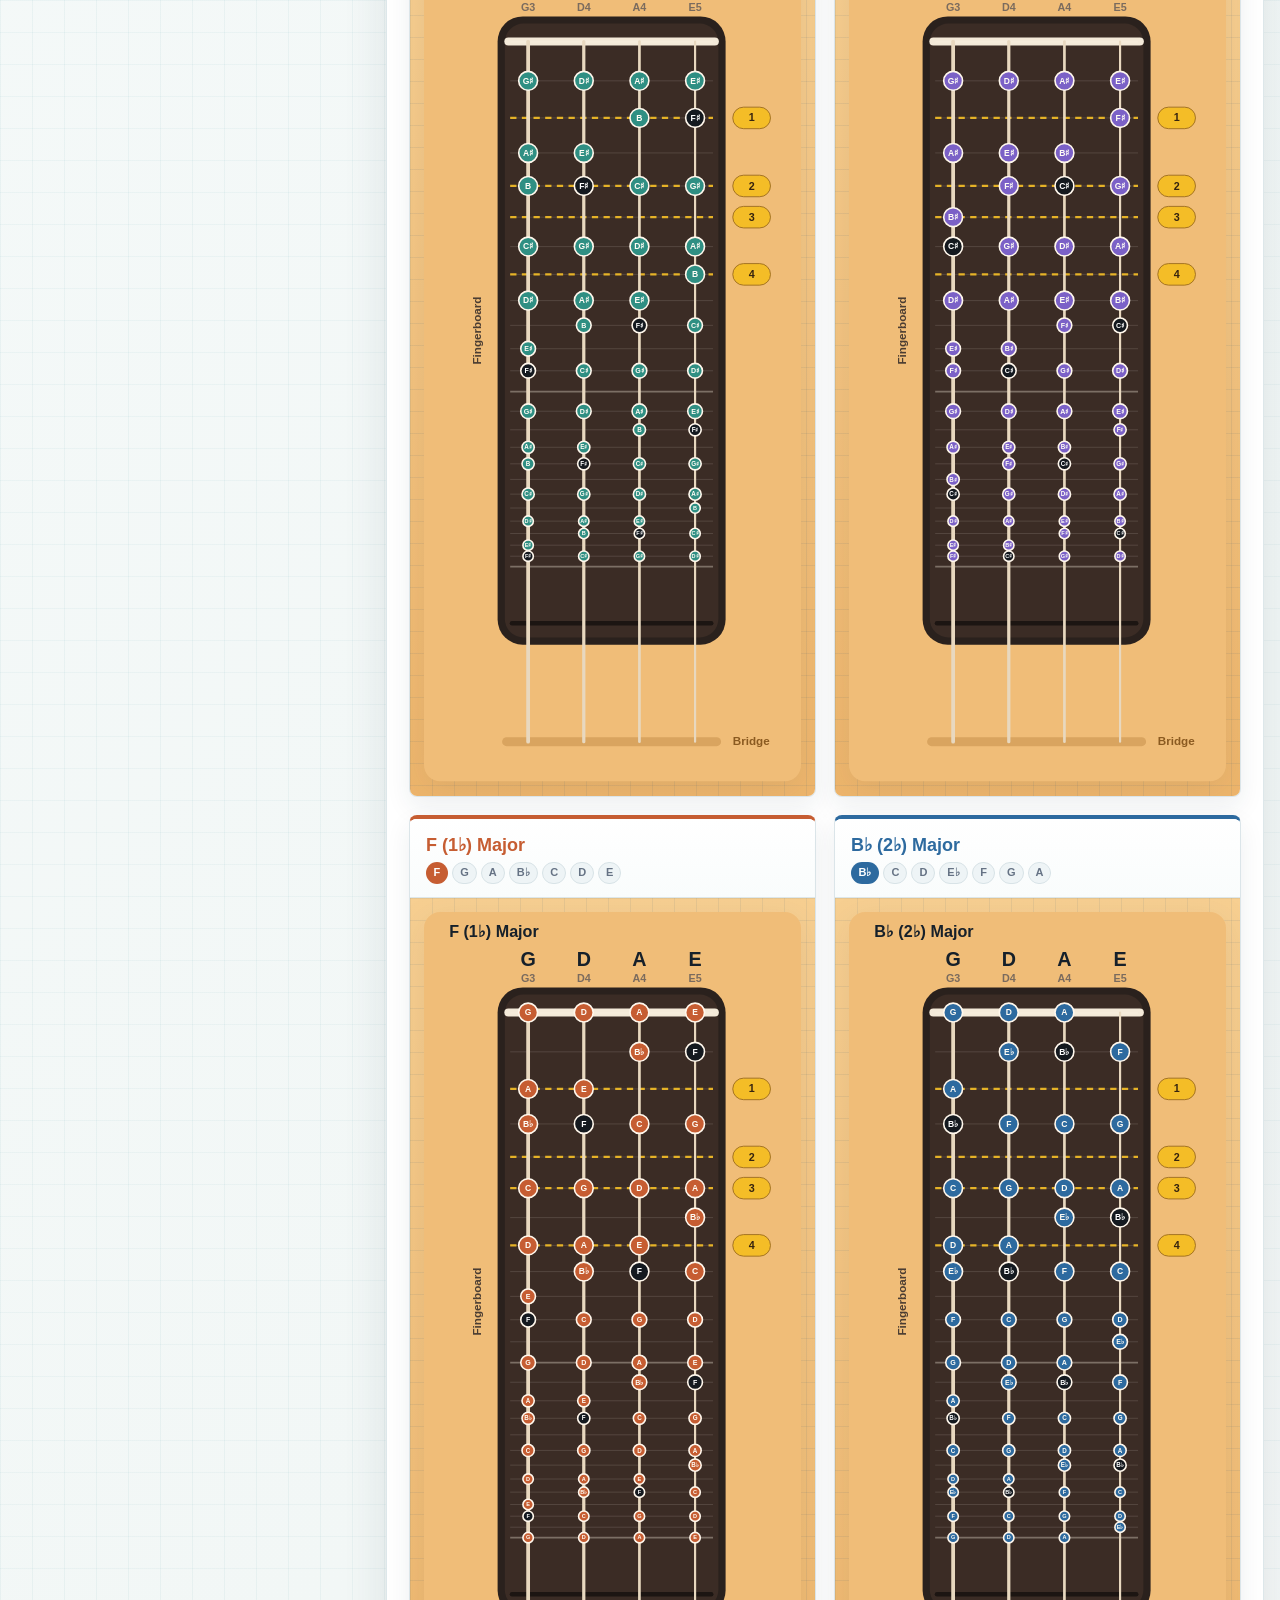
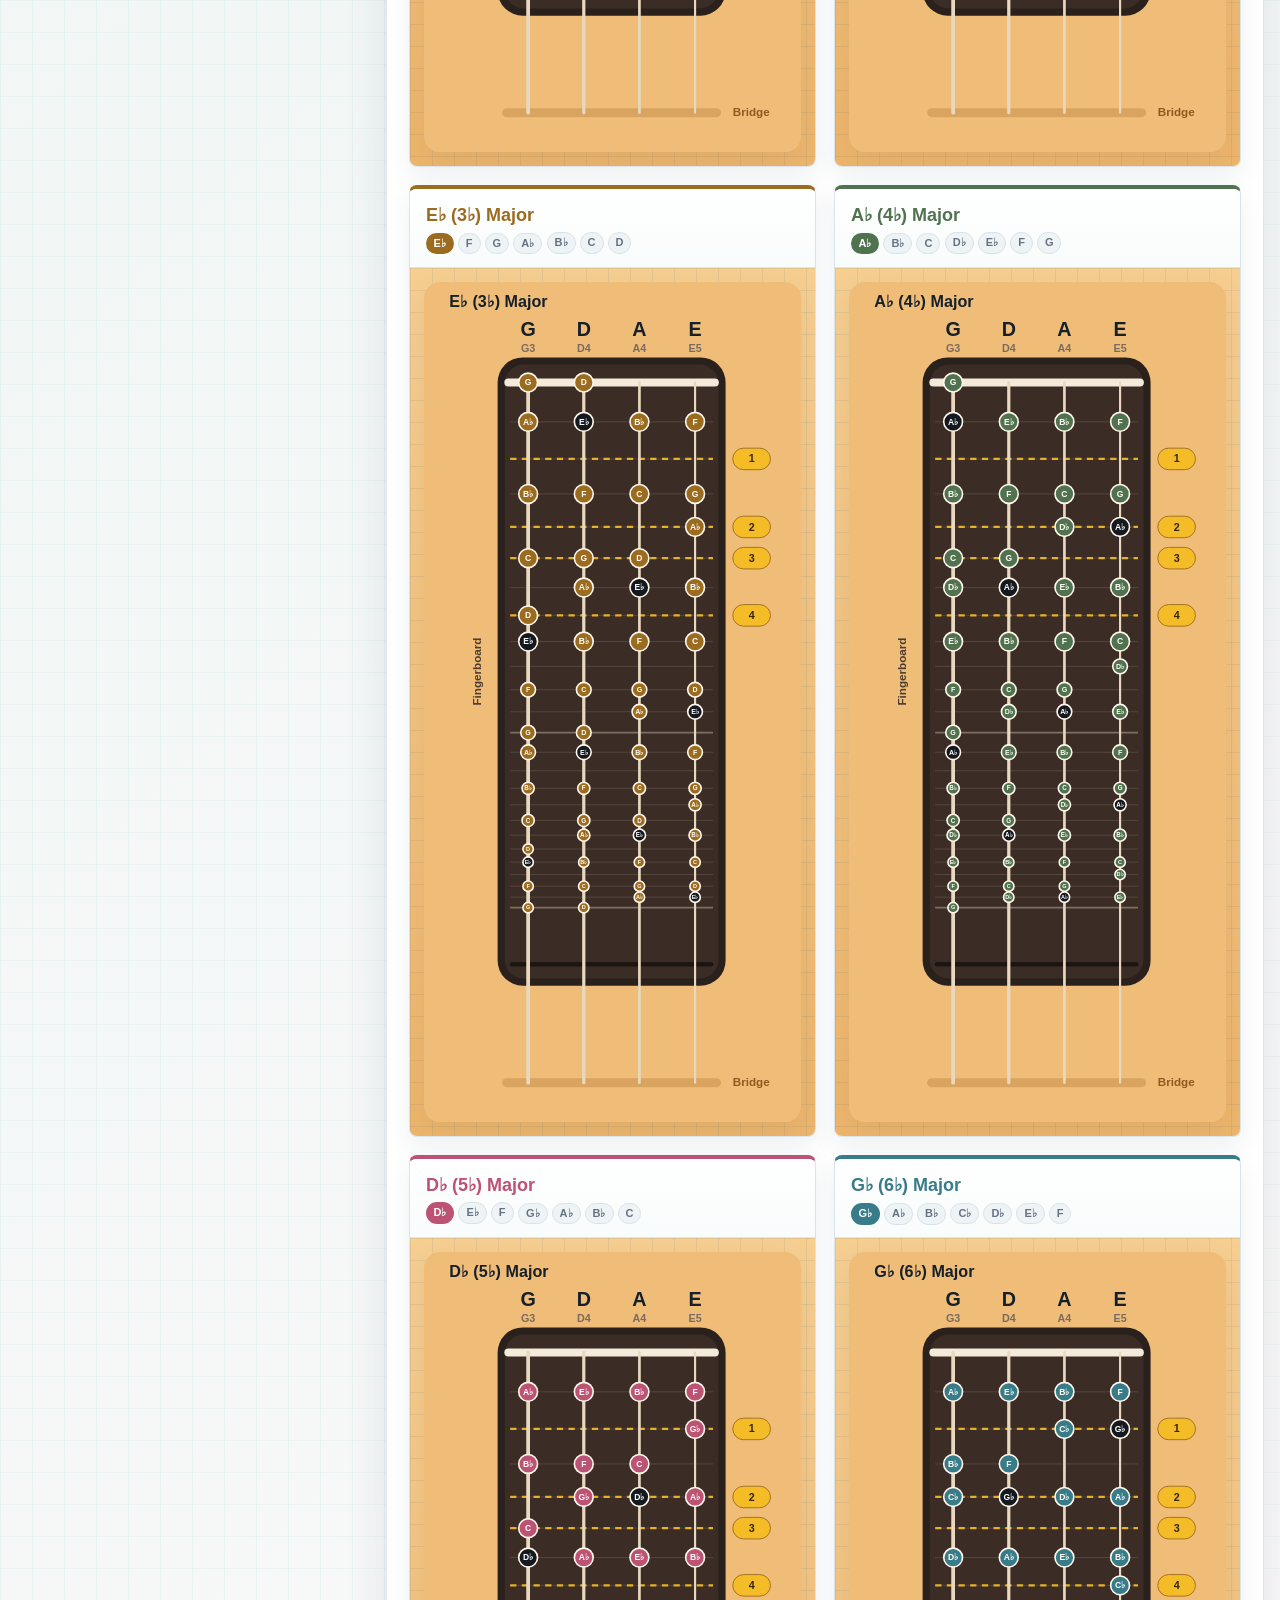
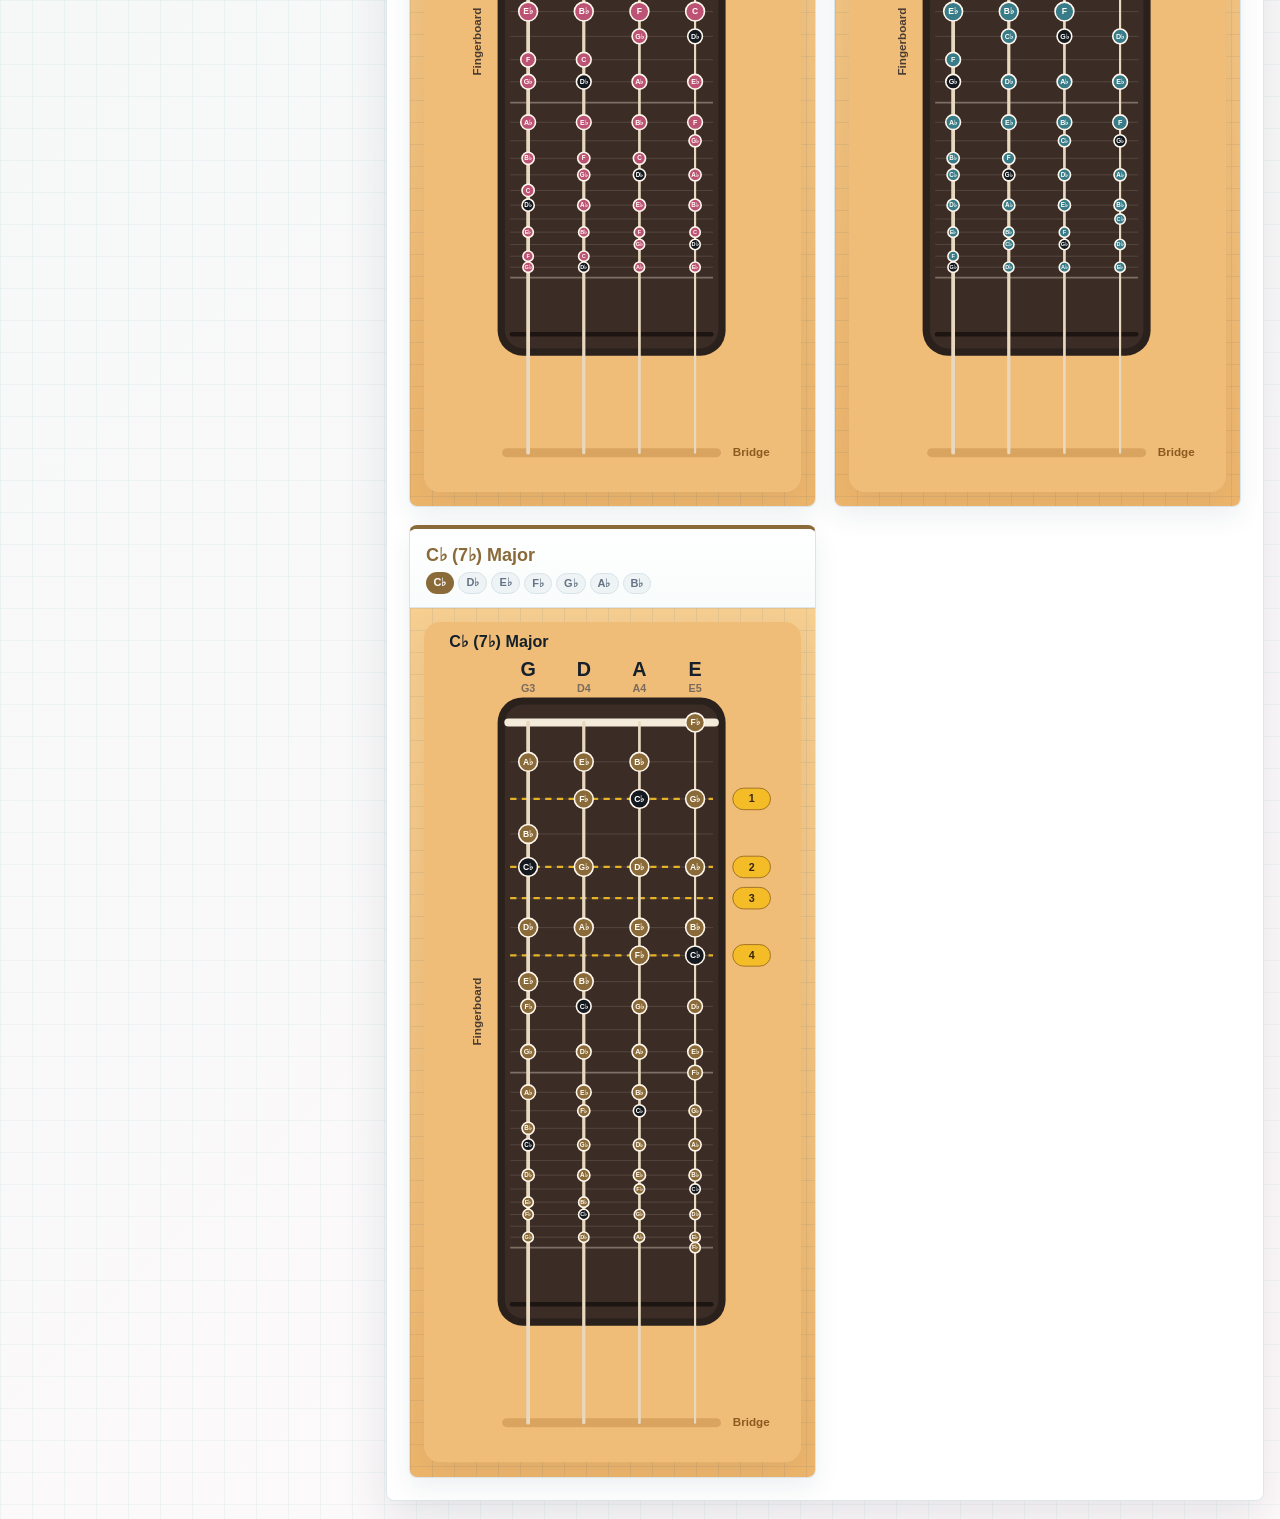
==== commit 2ce85349: "Increase fingerboard background contrast" ====
--- a/index.html
+++ b/index.html
@@ -12,8 +12,8 @@
     <meta property="og:description" content="Interactive violin fingerboard chart for scales, keys, and positions, with a circle of fifths reference.">
     <meta property="og:type" content="website">
     <meta property="og:url" content="https://xiaoxiao0413.github.io/violin-position-map/">
-    <link rel="stylesheet" href="styles.css?v=20260624-bg1">
-    <script src="app.js?v=20260624-ui4" defer></script>
+    <link rel="stylesheet" href="styles.css?v=20260624-bg3">
+    <script src="app.js?v=20260624-bg3" defer></script>
   </head>
   <body>
     <main class="app-shell">
--- a/styles.css
+++ b/styles.css
@@ -555,7 +555,7 @@
   background:
     linear-gradient(var(--paper-line) 1px, transparent 1px),
     linear-gradient(90deg, var(--paper-line) 1px, transparent 1px),
-    linear-gradient(180deg, #fff2dd, #ffe7c4);
+    linear-gradient(180deg, #f7cf91, #eeb56b);
   background-size: 22px 22px, 22px 22px, auto;
   cursor: zoom-in;
 }
@@ -616,7 +616,7 @@
   background:
     linear-gradient(var(--paper-line) 1px, transparent 1px),
     linear-gradient(90deg, var(--paper-line) 1px, transparent 1px),
-    linear-gradient(180deg, #fff2dd, #ffe7c4);
+    linear-gradient(180deg, #f7cf91, #eeb56b);
   background-size: 22px 22px, 22px 22px, auto;
 }
 
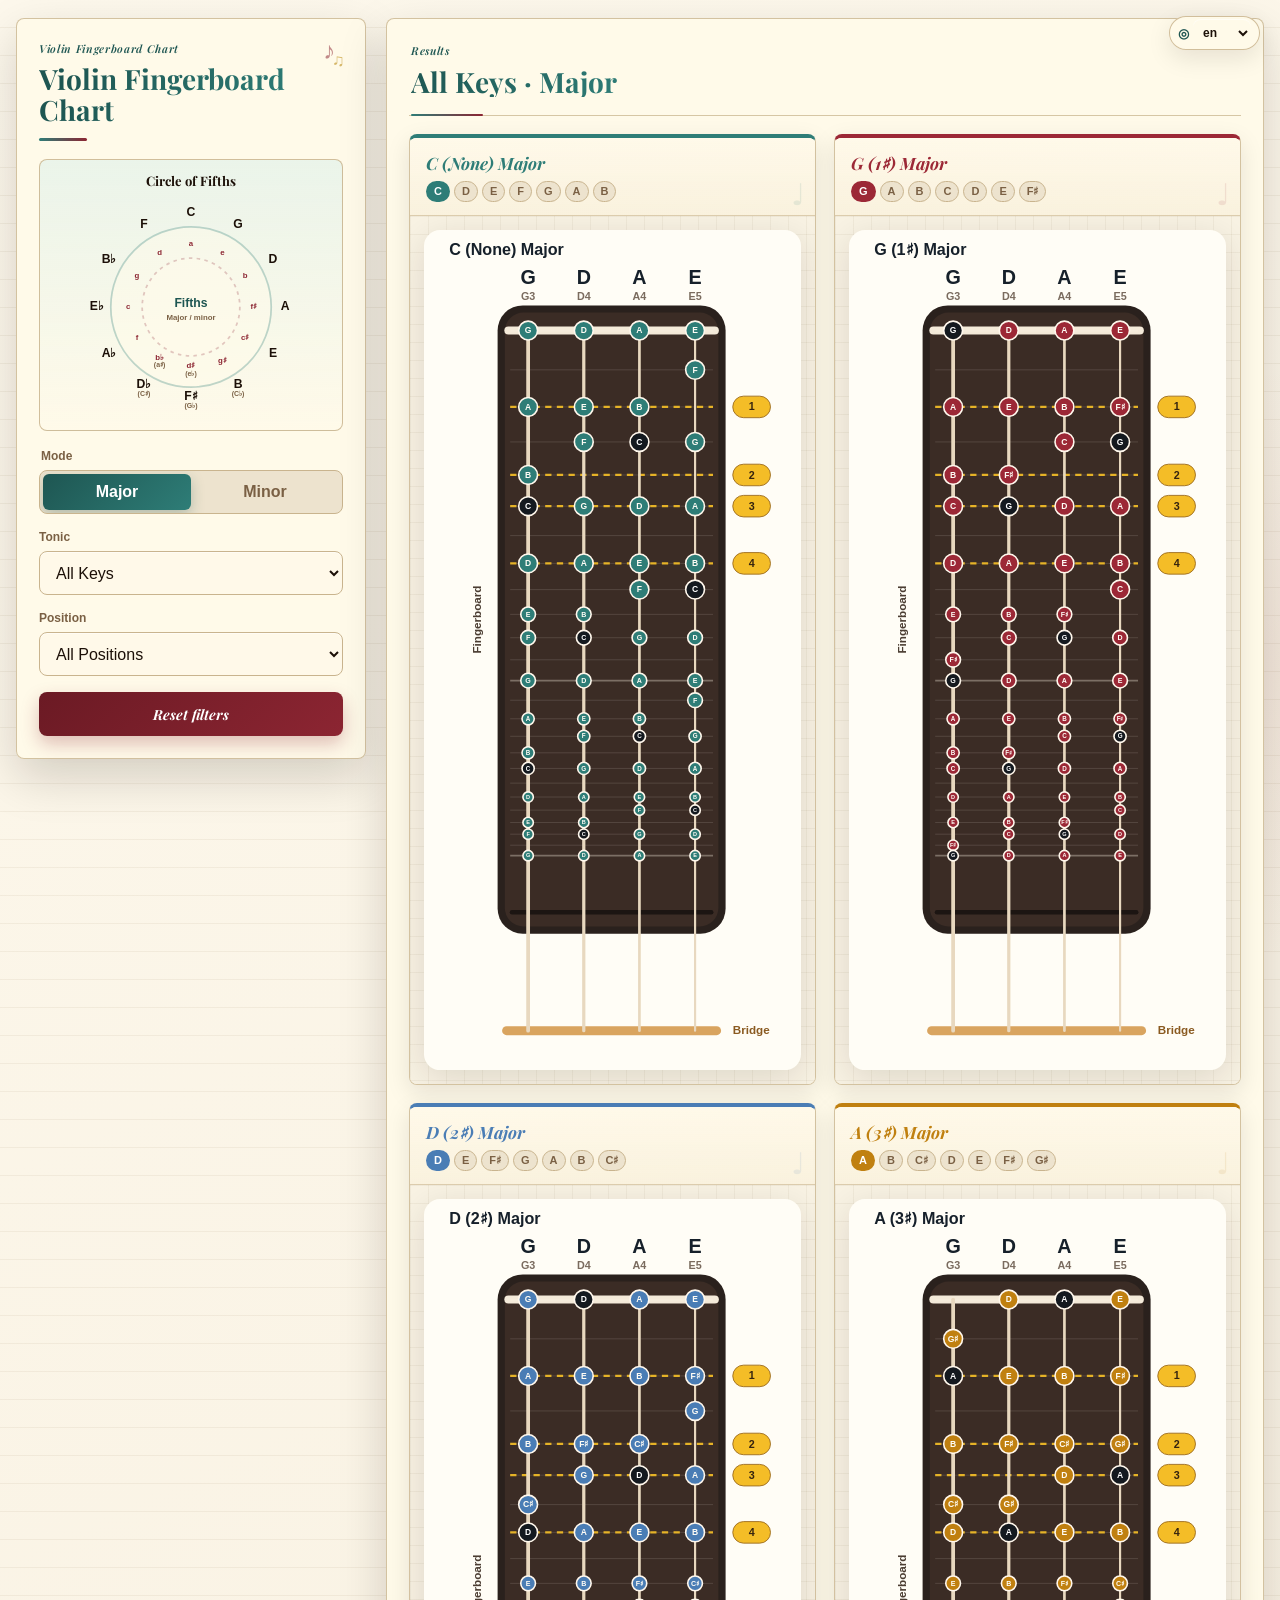
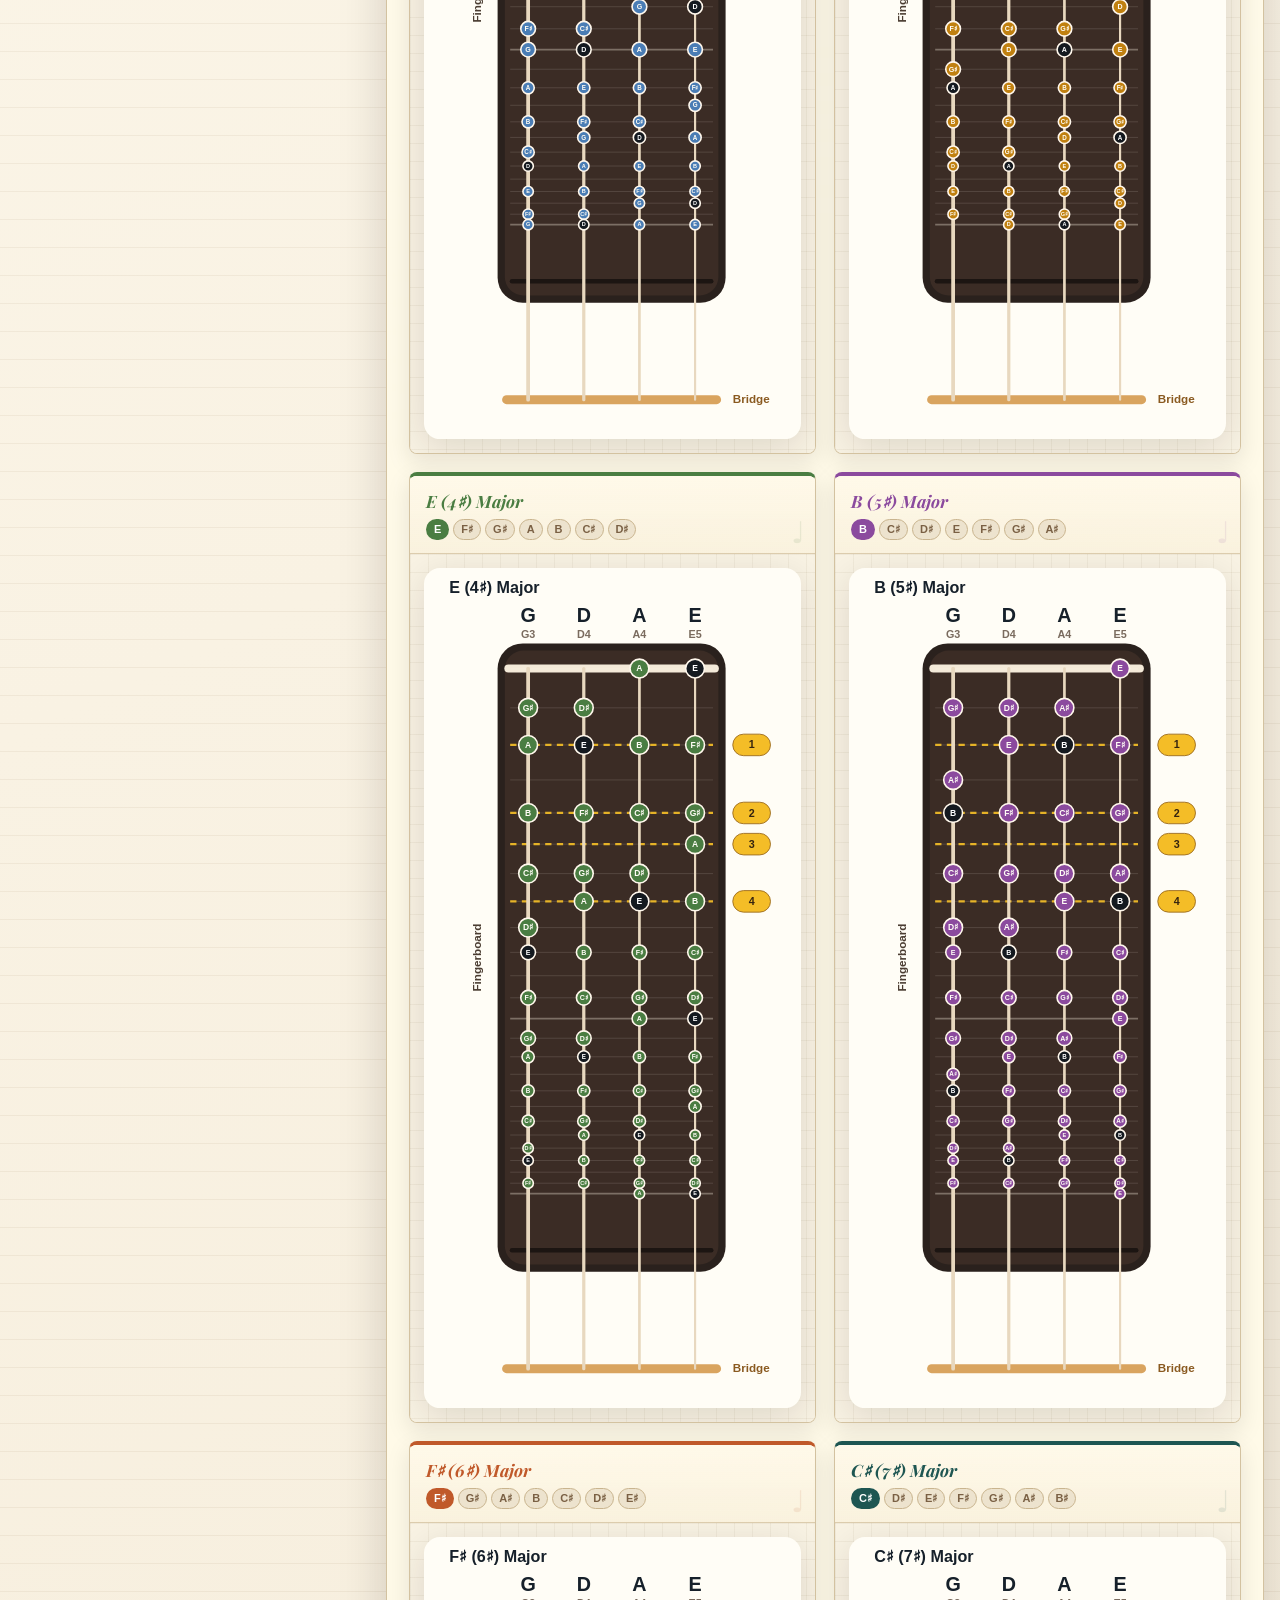
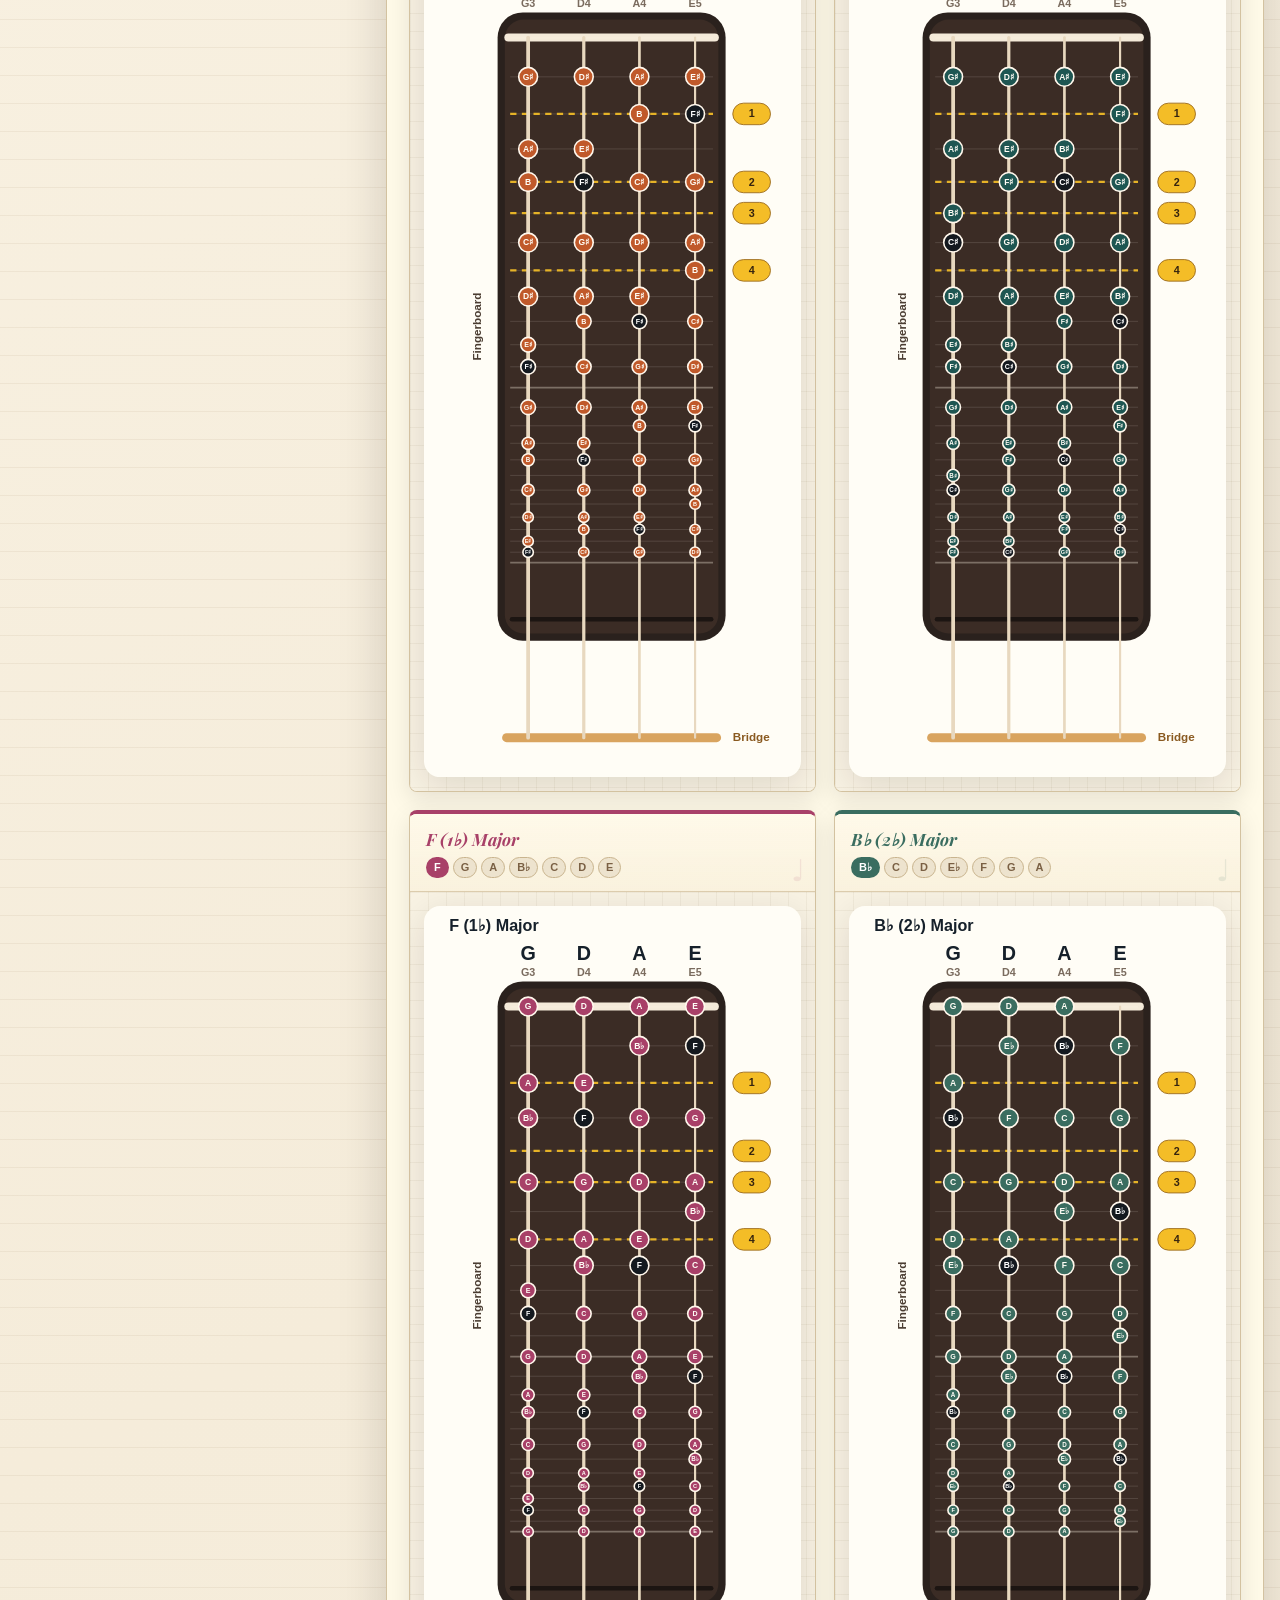
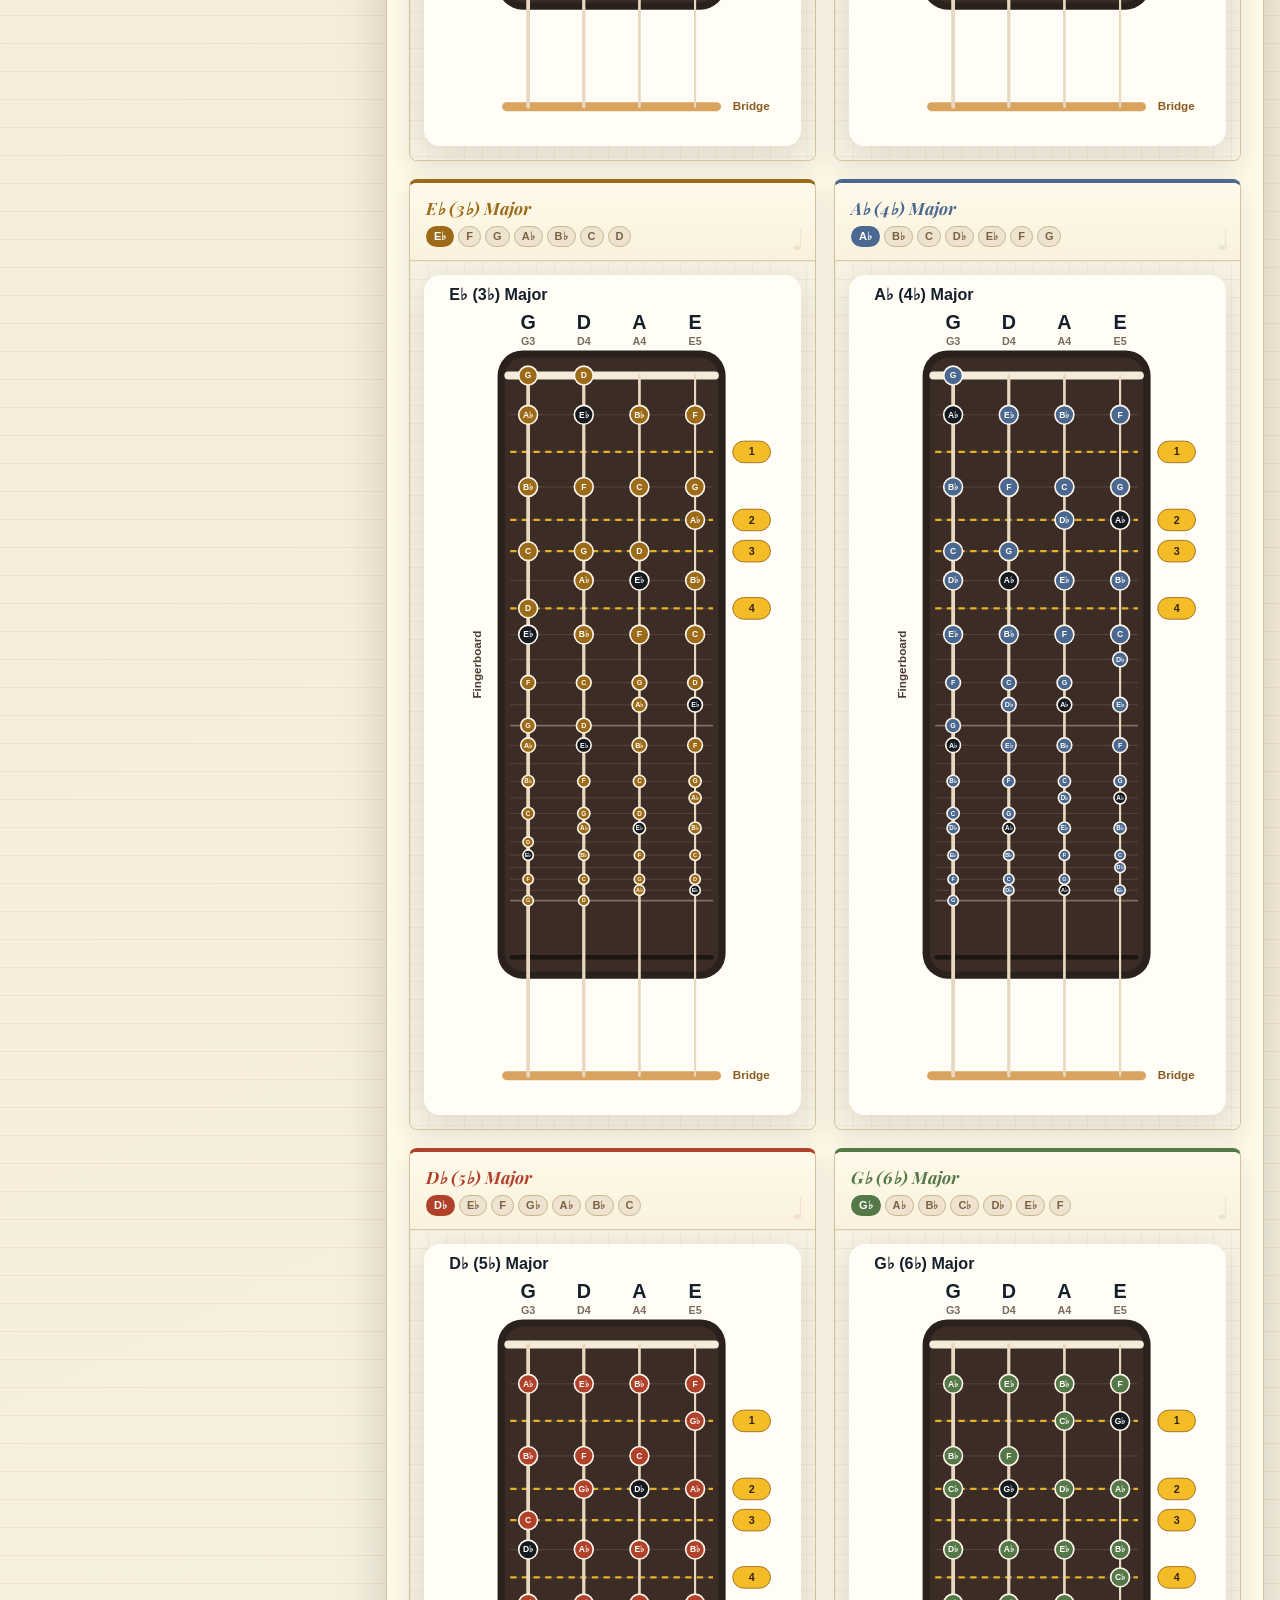
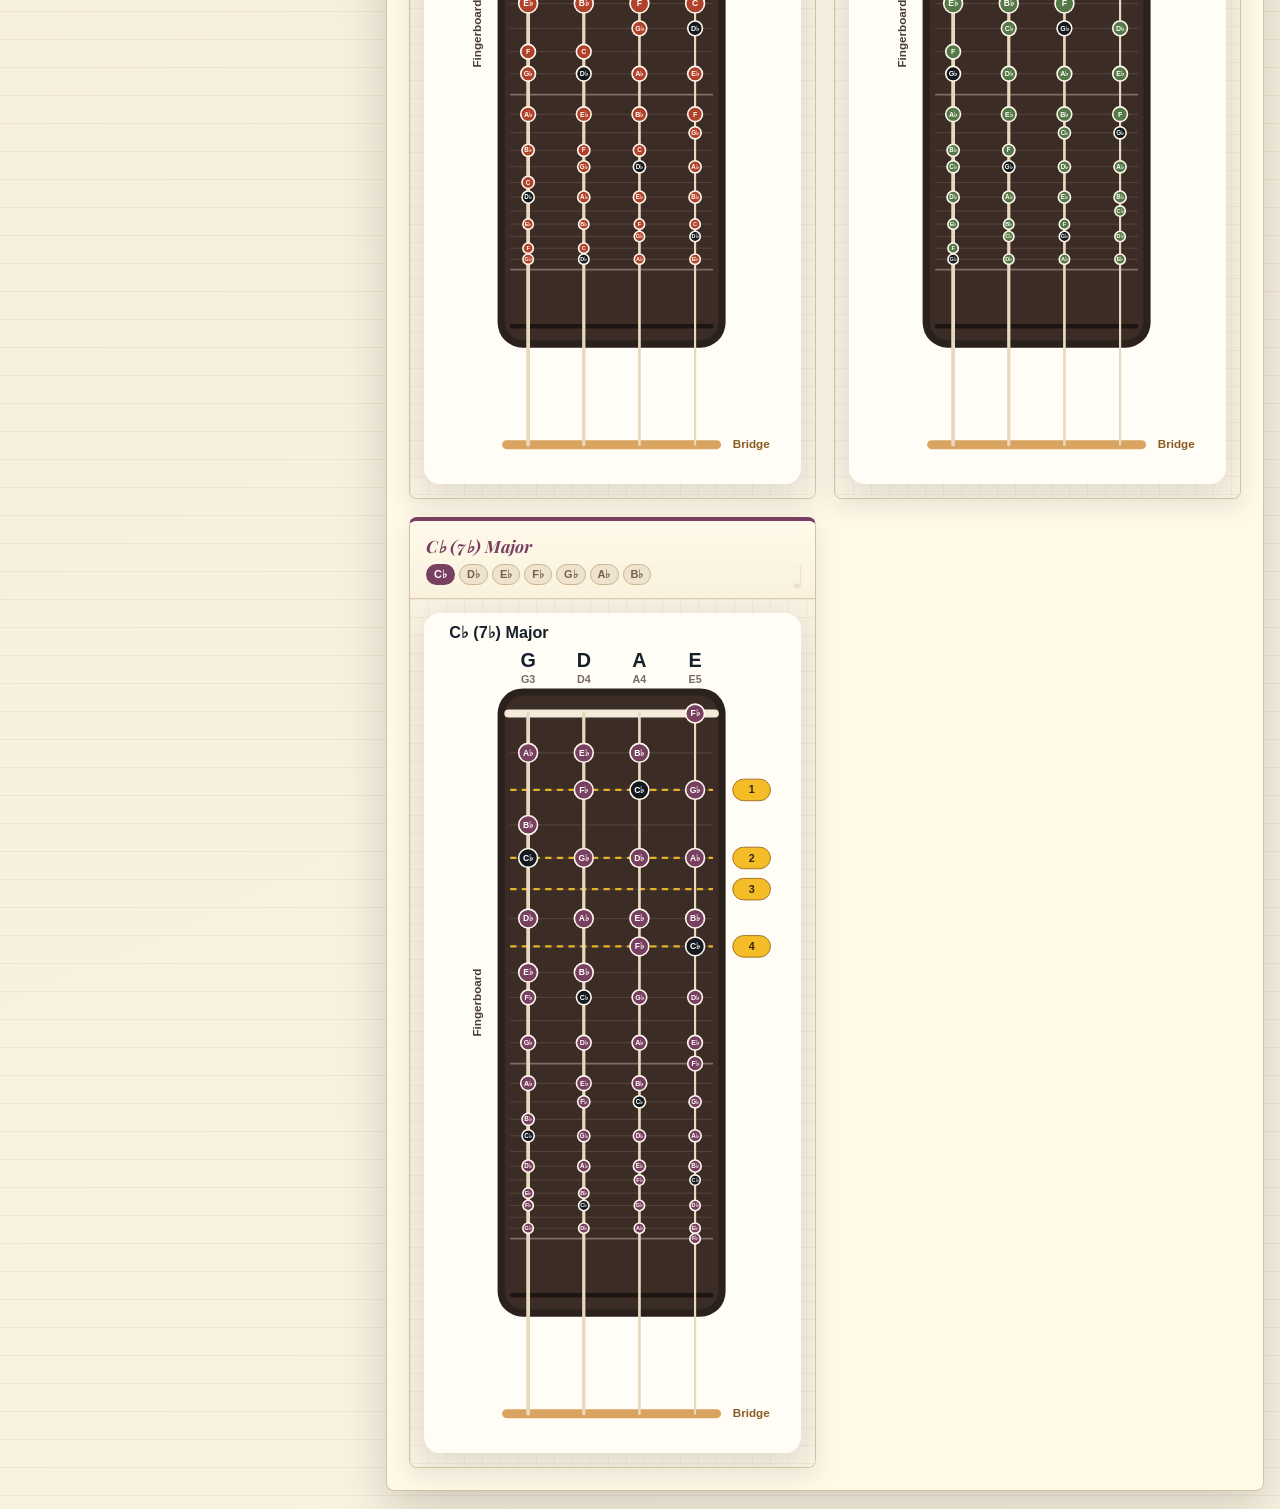
==== commit df8730da: "音乐风格重设计：羊皮纸配色体系、Playfair Display、统一暖色调贯穿全站" ====
--- a/index.html
+++ b/index.html
@@ -12,8 +12,8 @@
     <meta property="og:description" content="Interactive violin fingerboard chart for scales, keys, and positions, with a circle of fifths reference.">
     <meta property="og:type" content="website">
     <meta property="og:url" content="https://xiaoxiao0413.github.io/violin-position-map/">
-    <link rel="stylesheet" href="styles.css?v=20260624-bg3">
-    <script src="app.js?v=20260624-bg3" defer></script>
+    <link rel="stylesheet" href="styles.css?v=20260625-music">
+    <script src="app.js?v=20260625-music" defer></script>
   </head>
   <body>
     <main class="app-shell">
--- a/styles.css
+++ b/styles.css
@@ -1,40 +1,50 @@
+@import url('https://fonts.googleapis.com/css2?family=Playfair+Display:ital,wght@0,500;0,700;0,900;1,500;1,700&display=swap');
+
+/* ─── Unified Musical Colour System ─────────────────────────────
+   Palette: Aged Parchment × Patina Brass × Violin Burgundy × India Ink
+   ──────────────────────────────────────────────────────────────── */
 :root {
   color-scheme: light;
-  --ink: #17212b;
-  --muted: #657284;
-  --soft: #eef4f6;
-  --line: #d8e3e7;
-  --panel: rgba(255, 255, 255, 0.96);
-  --panel-solid: #ffffff;
-  --paper-line: rgba(29, 78, 116, 0.08);
-  --page: #f6faf9;
-  --teal: #0b7f8f;
-  --teal-dark: #075e6b;
-  --teal-soft: #dff3f5;
-  --accent: #d84f6a;
-  --accent-soft: #ffe8ed;
-  --gold: #e3ad2f;
-  --string: #23313e;
-  --shadow: 0 18px 46px rgba(30, 55, 72, 0.11);
-  --shadow-soft: 0 10px 26px rgba(30, 55, 72, 0.075);
+  --ink:          #1c1008;          /* India ink – near-black warm */
+  --muted:        #7a6044;          /* warm brown-gray */
+  --soft:         #ede3ce;          /* light parchment */
+  --line:         #c9b48e;          /* warm tan borders */
+  --panel:        rgba(255, 250, 233, 0.97);   /* warm glass panel */
+  --panel-solid:  #fff9e9;          /* solid warm white */
+  --page:         #f5ecda;          /* parchment page */
+  --teal:         #2e7d77;          /* patina brass / verdigris */
+  --teal-dark:    #1e5652;          /* deep instrument metal */
+  --teal-soft:    #d2eeeb;          /* light teal tint */
+  --accent:       #8c2532;          /* deep burgundy – violin red */
+  --accent-soft:  #f2dde0;          /* light blush */
+  --gold:         #b8870c;          /* dark goldenrod */
+  --gold-soft:    #fdf0c4;
+  --string:       #3d2b18;          /* warm dark brown */
+  --shadow:       0 18px 48px rgba(20, 10, 4, 0.17);
+  --shadow-soft:  0 8px 24px rgba(20, 10, 4, 0.10);
 }
 
 * {
   box-sizing: border-box;
 }
 
+/* ─── Page Background: Warm Parchment + Ruled Staff Lines ────── */
 body {
   margin: 0;
   min-height: 100vh;
   overflow-x: hidden;
   color: var(--ink);
   background:
-    radial-gradient(680px 460px at 8% -6%, rgba(11, 127, 143, 0.1), transparent 60%),
-    radial-gradient(620px 420px at 104% 8%, rgba(216, 79, 106, 0.08), transparent 58%),
-    linear-gradient(90deg, rgba(11, 127, 143, 0.05) 1px, transparent 1px),
-    linear-gradient(rgba(11, 127, 143, 0.045) 1px, transparent 1px),
-    linear-gradient(135deg, #f7fbfb 0%, #f2f7f6 56%, #fffafb 100%);
-  background-size: 140% 140%, 140% 140%, 32px 32px, 32px 32px, auto;
+    repeating-linear-gradient(
+      transparent 0, transparent 27px,
+      rgba(110, 78, 32, 0.065) 27px, rgba(110, 78, 32, 0.065) 28px
+    ),
+    radial-gradient(ellipse 900px 600px at 8% -8%, rgba(184, 135, 12, 0.09), transparent 65%),
+    radial-gradient(ellipse 700px 500px at 102% 6%, rgba(140, 37, 50, 0.07), transparent 60%),
+    linear-gradient(155deg, #fdf8ec 0%, #f5ecda 55%, #faf3e2 100%);
+  background-size: auto, 140% 140%, 140% 140%, auto;
+  background-position: 0 0, 0% 0%, 100% 0%, 0 0;
+  animation: drift-blobs 30s ease-in-out infinite alternate;
   font-family:
     Inter,
     "Segoe UI",
@@ -44,6 +54,11 @@
     sans-serif;
 }
 
+@keyframes drift-blobs {
+  0%   { background-position: 0 0, 0%  0%,  100% 0%, 0 0; }
+  100% { background-position: 0 0, 7% 12%,  90% 16%, 0 0; }
+}
+
 button,
 select,
 input {
@@ -52,9 +67,11 @@
 
 button,
 select {
-  transition: border-color 0.18s ease, background 0.18s ease, box-shadow 0.18s ease, transform 0.18s ease;
-}
-
+  transition: border-color 0.18s ease, background 0.18s ease,
+              box-shadow 0.18s ease, transform 0.18s ease;
+}
+
+/* ─── Language Switcher ──────────────────────────────────────── */
 .language-control {
   position: fixed;
   top: 16px;
@@ -65,9 +82,9 @@
   align-items: center;
   min-height: 34px;
   padding: 0 8px;
-  border: 1px solid rgba(216, 227, 231, 0.9);
+  border: 1px solid rgba(201, 180, 142, 0.85);
   border-radius: 999px;
-  background: rgba(255, 255, 255, 0.9);
+  background: rgba(255, 250, 233, 0.94);
   box-shadow: var(--shadow-soft);
   backdrop-filter: blur(10px);
 }
@@ -92,10 +109,11 @@
 }
 
 .language-control select:focus {
-  outline: 2px solid rgba(11, 127, 143, 0.22);
+  outline: 2px solid rgba(46, 125, 119, 0.25);
   border-color: transparent;
 }
 
+/* ─── Layout Shell ───────────────────────────────────────────── */
 .app-shell {
   display: grid;
   grid-template-columns: minmax(270px, 350px) minmax(0, 1fr);
@@ -109,7 +127,7 @@
 .control-panel,
 .result-panel {
   background: var(--panel);
-  border: 1px solid rgba(216, 227, 231, 0.86);
+  border: 1px solid rgba(201, 180, 142, 0.8);
   border-radius: 8px;
   box-shadow: var(--shadow);
   backdrop-filter: blur(8px);
@@ -123,8 +141,8 @@
   color: var(--muted);
   font-size: 14px;
   line-height: 1.7;
-  background: rgba(255, 255, 255, 0.78);
-  border: 1px solid rgba(216, 227, 231, 0.74);
+  background: rgba(255, 250, 233, 0.78);
+  border: 1px solid rgba(201, 180, 142, 0.65);
   border-radius: 8px;
 }
 
@@ -134,6 +152,7 @@
   font-size: 16px;
 }
 
+/* ─── Control Panel ──────────────────────────────────────────── */
 .control-panel {
   position: sticky;
   top: 16px;
@@ -144,18 +163,48 @@
   padding: 22px;
 }
 
+/* ─── Brand Block ────────────────────────────────────────────── */
 .brand-block {
   position: relative;
   padding-bottom: 2px;
 }
 
+.brand-block::before {
+  position: absolute;
+  top: -4px;
+  right: 8px;
+  color: var(--accent);
+  font-size: 24px;
+  opacity: 0.52;
+  content: "♪";
+  animation: note-float 4s ease-in-out infinite;
+}
+
+.brand-block::after {
+  position: absolute;
+  top: 10px;
+  right: -2px;
+  color: var(--gold);
+  font-size: 17px;
+  opacity: 0.58;
+  content: "♫";
+  animation: note-float 4s ease-in-out infinite 1.2s;
+}
+
+@keyframes note-float {
+  0%, 100% { transform: translateY(0) rotate(0deg); }
+  50%       { transform: translateY(-6px) rotate(7deg); }
+}
+
+/* ─── Typography ─────────────────────────────────────────────── */
 .eyebrow {
   margin: 0 0 8px;
   color: var(--teal-dark);
+  font-family: 'Playfair Display', Georgia, serif;
+  font-style: italic;
   font-size: 11px;
-  font-weight: 900;
-  letter-spacing: 0.08em;
-  text-transform: uppercase;
+  font-weight: 600;
+  letter-spacing: 0.06em;
 }
 
 h1,
@@ -167,39 +216,60 @@
 
 h1 {
   margin-bottom: 0;
-  color: var(--ink);
-  font-size: 30px;
-  line-height: 1.04;
+  font-family: 'Playfair Display', Georgia, 'Times New Roman', serif;
+  font-size: 28px;
+  line-height: 1.1;
   letter-spacing: 0;
+  background: linear-gradient(115deg, var(--teal-dark) 5%, var(--teal) 40%, var(--accent) 75%, var(--gold) 100%);
+  background-size: 220% 100%;
+  background-clip: text;
+  -webkit-background-clip: text;
+  color: transparent;
+  -webkit-text-fill-color: transparent;
+  animation: title-shine 9s ease-in-out infinite alternate;
+}
+
+@keyframes title-shine {
+  0%   { background-position: 0% 50%; }
+  100% { background-position: 100% 50%; }
 }
 
 h1::after {
   display: block;
-  width: 54px;
-  height: 4px;
-  margin-top: 14px;
+  width: 48px;
+  height: 3px;
+  margin-top: 12px;
   border-radius: 999px;
   background: linear-gradient(90deg, var(--teal), var(--accent));
   content: "";
 }
 
+h2 {
+  margin-bottom: 0;
+  font-family: 'Playfair Display', Georgia, 'Times New Roman', serif;
+  font-size: 28px;
+  line-height: 1.12;
+  letter-spacing: 0;
+}
+
+/* ─── Circle of Fifths ───────────────────────────────────────── */
 .fifths-wheel {
   display: grid;
   gap: 10px;
   justify-items: center;
   padding: 13px 12px 14px;
-  border: 1px solid rgba(216, 227, 231, 0.9);
+  border: 1px solid rgba(201, 180, 142, 0.85);
   border-radius: 8px;
   background:
-    linear-gradient(180deg, rgba(223, 243, 245, 0.56), rgba(255, 255, 255, 0.82)),
-    #ffffff;
+    linear-gradient(180deg, rgba(210, 238, 235, 0.45), rgba(255, 250, 233, 0.95)),
+    var(--panel-solid);
 }
 
 .fifths-wheel h2 {
   margin: 0;
   color: var(--ink);
   font-size: 13px;
-  font-weight: 900;
+  font-weight: 700;
   line-height: 1.2;
 }
 
@@ -210,14 +280,14 @@
 }
 
 .fifths-ring {
-  fill: rgba(255, 255, 255, 0.42);
-  stroke: rgba(11, 127, 143, 0.34);
+  fill: rgba(255, 250, 233, 0.45);
+  stroke: rgba(46, 125, 119, 0.3);
   stroke-width: 2;
 }
 
 .fifths-inner-ring {
-  fill: rgba(255, 255, 255, 0.36);
-  stroke: rgba(216, 79, 106, 0.28);
+  fill: rgba(255, 250, 233, 0.38);
+  stroke: rgba(140, 37, 50, 0.24);
   stroke-width: 2;
   stroke-dasharray: 4 5;
 }
@@ -260,6 +330,7 @@
   font-weight: 800;
 }
 
+/* Interactive circle of fifths */
 .fifths-major text[data-key],
 .fifths-minor text[data-key] {
   cursor: pointer;
@@ -279,6 +350,7 @@
   fill: var(--teal);
 }
 
+/* ─── Filters ────────────────────────────────────────────────── */
 .filters {
   display: grid;
   gap: 16px;
@@ -298,9 +370,10 @@
   margin-bottom: 7px;
   color: var(--muted);
   font-size: 12px;
-  font-weight: 900;
-}
-
+  font-weight: 800;
+}
+
+/* Mode Toggle */
 .segmented {
   display: grid;
   grid-template-columns: 1fr 1fr;
@@ -336,19 +409,15 @@
   min-height: 36px;
   padding: 0 12px;
   color: var(--muted);
-  font-weight: 850;
+  font-weight: 800;
   border-radius: 6px;
-}
-
-.segmented span {
   transition: background 0.2s ease, color 0.2s ease, box-shadow 0.2s ease;
 }
 
 .segmented input:checked + span {
   color: #ffffff;
   background: linear-gradient(135deg, var(--teal-dark), var(--teal));
-  box-shadow: 0 6px 16px rgba(7, 94, 107, 0.24);
-
+  box-shadow: 0 5px 14px rgba(30, 86, 82, 0.28);
 }
 
 .segmented label:hover span {
@@ -360,7 +429,7 @@
 }
 
 .segmented input:focus-visible + span {
-  outline: 3px solid rgba(11, 127, 143, 0.28);
+  outline: 3px solid rgba(46, 125, 119, 0.28);
   outline-offset: -3px;
 }
 
@@ -368,6 +437,7 @@
   display: block;
 }
 
+/* Dropdowns */
 select,
 input[type="number"] {
   width: 100%;
@@ -376,13 +446,13 @@
   color: var(--ink);
   border: 1px solid var(--line);
   border-radius: 8px;
-  background: #ffffff;
-  box-shadow: inset 0 1px 0 rgba(255, 255, 255, 0.86);
+  background: var(--panel-solid);
+  box-shadow: inset 0 1px 0 rgba(255, 255, 255, 0.55);
 }
 
 select:hover,
 input[type="number"]:hover {
-  border-color: rgba(11, 127, 143, 0.42);
+  border-color: rgba(46, 125, 119, 0.45);
 }
 
 input[type="number"] {
@@ -391,31 +461,36 @@
 
 select:focus,
 input[type="number"]:focus {
-  outline: 3px solid rgba(11, 127, 143, 0.18);
+  outline: 3px solid rgba(46, 125, 119, 0.2);
   border-color: var(--teal);
 }
 
+/* Reset Button – Burgundy, musical feel */
 .reset-button {
   min-height: 44px;
   color: #ffffff;
   border: 0;
   border-radius: 8px;
-  background: linear-gradient(135deg, var(--teal-dark), var(--teal));
-  box-shadow: 0 9px 18px rgba(7, 94, 107, 0.22);
+  background: linear-gradient(135deg, #6b1a24, var(--accent));
+  box-shadow: 0 8px 18px rgba(140, 37, 50, 0.28);
   cursor: pointer;
-  font-weight: 900;
+  font-family: 'Playfair Display', Georgia, serif;
+  font-style: italic;
+  font-weight: 700;
+  font-size: 14px;
   transition: box-shadow 0.2s ease, background 0.2s ease, transform 0.2s ease;
 }
 
 .reset-button:hover {
   transform: translateY(-1px);
-  box-shadow: 0 14px 24px rgba(7, 94, 107, 0.28);
+  box-shadow: 0 12px 24px rgba(140, 37, 50, 0.36);
 }
 
 .reset-button:active {
   transform: translateY(0);
 }
 
+/* ─── Result Panel ───────────────────────────────────────────── */
 .result-panel {
   display: flex;
   flex-direction: column;
@@ -431,9 +506,10 @@
   justify-content: space-between;
   gap: 16px;
   padding: 2px 2px 18px;
-  border-bottom: 1px solid rgba(216, 227, 231, 0.86);
-}
-
+  border-bottom: 1px solid rgba(201, 180, 142, 0.75);
+}
+
+/* Gradient accent line under result heading */
 .result-head::after {
   position: absolute;
   left: 2px;
@@ -445,17 +521,18 @@
   content: "";
 }
 
-h2 {
-  margin-bottom: 0;
-  font-size: 30px;
-  line-height: 1.12;
-  letter-spacing: 0;
-}
-
+/* Result title gradient */
 #result-title {
-  color: var(--ink);
-}
-
+  background: linear-gradient(115deg, var(--teal-dark) 0%, var(--teal) 48%, var(--accent) 100%);
+  background-size: 220% 100%;
+  background-clip: text;
+  -webkit-background-clip: text;
+  color: transparent;
+  -webkit-text-fill-color: transparent;
+  animation: title-shine 9s ease-in-out infinite alternate;
+}
+
+/* ─── Diagram Grid ───────────────────────────────────────────── */
 .diagram-grid {
   display: grid;
   grid-template-columns: repeat(auto-fill, minmax(290px, 1fr));
@@ -468,22 +545,23 @@
   justify-content: center;
 }
 
+/* ─── Diagram Card ───────────────────────────────────────────── */
 .diagram-card {
   min-width: 0;
   overflow: hidden;
-  border: 1px solid rgba(216, 227, 231, 0.9);
+  border: 1px solid rgba(201, 180, 142, 0.8);
   border-top: 4px solid var(--key-color, var(--teal));
   border-radius: 8px;
-  background: #ffffff;
+  background: var(--panel-solid);
   box-shadow: var(--shadow-soft);
   animation: card-in 0.26s ease both;
   transition: transform 0.2s ease, border-color 0.2s ease, box-shadow 0.2s ease;
 }
 
 .diagram-card:hover {
-  border-color: rgba(11, 127, 143, 0.22);
+  border-color: rgba(110, 78, 32, 0.22);
   border-top-color: var(--key-color, var(--teal));
-  box-shadow: 0 18px 38px rgba(30, 55, 72, 0.14);
+  box-shadow: 0 16px 36px rgba(20, 10, 4, 0.18);
   transform: translateY(-2px);
 }
 
@@ -492,20 +570,37 @@
   grid-template-rows: auto auto auto;
 }
 
+/* Card header with subtle parchment + musical watermark */
 .formula-card-head {
+  position: relative;
   display: grid;
   gap: 6px;
   padding: 15px 16px 13px;
-  border-bottom: 1px solid rgba(216, 227, 231, 0.86);
-  background: linear-gradient(180deg, #ffffff, #f9fcfc);
+  border-bottom: 1px solid rgba(201, 180, 142, 0.65);
+  background: linear-gradient(180deg, var(--panel-solid), rgba(245, 236, 213, 0.55));
+  overflow: hidden;
+}
+
+.formula-card-head::after {
+  content: "♩";
+  position: absolute;
+  right: 10px;
+  bottom: 5px;
+  font-size: 30px;
+  color: var(--key-color, var(--teal));
+  opacity: 0.1;
+  pointer-events: none;
+  line-height: 1;
 }
 
 .formula-card-head h3 {
   margin: 0;
   padding: 0;
+  font-family: 'Playfair Display', Georgia, serif;
+  font-style: italic;
+  font-weight: 700;
   color: var(--key-color, var(--teal-dark));
-  font-size: 18px;
-  font-weight: 900;
+  font-size: 17px;
   line-height: 1.25;
   border-radius: 0;
   background: none;
@@ -515,10 +610,11 @@
   margin: 0;
   color: var(--muted);
   font-size: 13px;
-  font-weight: 750;
+  font-weight: 700;
   line-height: 1.35;
 }
 
+/* Scale note badges */
 .scale-notes {
   display: flex;
   flex-wrap: wrap;
@@ -545,6 +641,7 @@
   border-color: transparent;
 }
 
+/* ─── Fingerboard Diagram ────────────────────────────────────── */
 .fingerboard-media {
   position: relative;
   display: flex;
@@ -552,12 +649,38 @@
   min-width: 0;
   padding: 14px;
   overflow: hidden;
+  /* Warm grid – like manuscript staff paper */
   background:
-    linear-gradient(var(--paper-line) 1px, transparent 1px),
-    linear-gradient(90deg, var(--paper-line) 1px, transparent 1px),
-    linear-gradient(180deg, #f7cf91, #eeb56b);
-  background-size: 22px 22px, 22px 22px, auto;
+    linear-gradient(rgba(110, 78, 32, 0.06) 1px, transparent 1px),
+    linear-gradient(90deg, rgba(110, 78, 32, 0.06) 1px, transparent 1px),
+    #f9f3e4;
+  background-size: 18px 18px, 18px 18px, auto;
   cursor: zoom-in;
+}
+
+/* Zoom hint icon */
+.fingerboard-media::after {
+  content: "⤢";
+  position: absolute;
+  bottom: 10px;
+  right: 10px;
+  width: 26px;
+  height: 26px;
+  display: flex;
+  align-items: center;
+  justify-content: center;
+  font-size: 13px;
+  color: var(--teal-dark);
+  background: rgba(255, 250, 233, 0.92);
+  border: 1px solid rgba(46, 125, 119, 0.22);
+  border-radius: 50%;
+  opacity: 0;
+  transition: opacity 0.2s ease;
+  pointer-events: none;
+}
+
+.fingerboard-media:hover::after {
+  opacity: 1;
 }
 
 .fingerboard-svg {
@@ -565,15 +688,16 @@
   width: min(100%, 430px);
   height: auto;
   border-radius: 8px;
-  filter: drop-shadow(0 8px 16px rgba(30, 55, 72, 0.08));
+  filter: drop-shadow(0 8px 18px rgba(20, 10, 4, 0.12));
 }
 
 .fingerboard-media:hover .fingerboard-svg,
 .fingerboard-media:focus-visible .fingerboard-svg {
-  outline: 3px solid rgba(11, 127, 143, 0.28);
+  outline: 3px solid rgba(46, 125, 119, 0.28);
   outline-offset: 2px;
 }
 
+/* Note dots */
 .note-dot {
   transition: opacity 0.15s ease, filter 0.15s ease;
 }
@@ -583,9 +707,10 @@
 }
 
 .note-dot.note-in-position circle:last-of-type {
-  filter: drop-shadow(0 0 5px rgba(227, 173, 47, 0.9));
-}
-
+  filter: drop-shadow(0 0 5px rgba(184, 135, 12, 0.9));
+}
+
+/* ─── Animations ─────────────────────────────────────────────── */
 @keyframes card-in {
   from {
     opacity: 0;
@@ -606,6 +731,7 @@
   }
 }
 
+/* ─── Diagram Media (image-based cards, legacy) ──────────────── */
 .diagram-media {
   position: relative;
   display: grid;
@@ -614,9 +740,9 @@
   padding: 70px 28px 28px;
   overflow: hidden;
   background:
-    linear-gradient(var(--paper-line) 1px, transparent 1px),
-    linear-gradient(90deg, var(--paper-line) 1px, transparent 1px),
-    linear-gradient(180deg, #f7cf91, #eeb56b);
+    linear-gradient(rgba(110, 78, 32, 0.06) 1px, transparent 1px),
+    linear-gradient(90deg, rgba(110, 78, 32, 0.06) 1px, transparent 1px),
+    linear-gradient(180deg, #fdf8ec, #f5ecda);
   background-size: 22px 22px, 22px 22px, auto;
 }
 
@@ -628,14 +754,16 @@
   max-width: calc(100% - 34px);
   padding: 8px 14px 10px;
   color: #ffffff;
+  font-family: 'Playfair Display', Georgia, serif;
   font-size: 22px;
-  font-weight: 900;
+  font-weight: 700;
+  font-style: italic;
   line-height: 1;
   text-align: center;
   white-space: nowrap;
   border-radius: 8px;
   background: var(--teal-dark);
-  box-shadow: 0 8px 16px rgba(7, 94, 107, 0.22);
+  box-shadow: 0 8px 16px rgba(30, 86, 82, 0.24);
   transform: translateX(-50%);
 }
 
@@ -654,7 +782,7 @@
   display: block;
   width: min(82%, 260px);
   border-radius: 8px;
-  box-shadow: 0 10px 22px rgba(30, 55, 72, 0.14);
+  box-shadow: 0 10px 22px rgba(20, 10, 4, 0.15);
   cursor: zoom-in;
   transition: transform 0.18s ease;
 }
@@ -671,7 +799,7 @@
 }
 
 .diagram-image:focus-visible {
-  outline: 3px solid rgba(11, 127, 143, 0.42);
+  outline: 3px solid rgba(46, 125, 119, 0.42);
   outline-offset: 2px;
 }
 
@@ -683,20 +811,21 @@
   color: var(--muted);
   border: 2px dashed var(--line);
   border-radius: 8px;
-  background: rgba(255, 255, 255, 0.66);
-}
-
+  background: rgba(255, 250, 233, 0.6);
+}
+
+/* ─── Lightbox ───────────────────────────────────────────────── */
 .lightbox {
   max-width: min(94vw, 620px);
   padding: 16px;
   border: 0;
   border-radius: 8px;
-  background: #ffffff;
+  background: var(--panel-solid);
   box-shadow: var(--shadow);
 }
 
 .lightbox::backdrop {
-  background: rgba(23, 33, 43, 0.72);
+  background: rgba(18, 9, 4, 0.74);
   backdrop-filter: blur(6px);
 }
 
@@ -736,7 +865,9 @@
 .lightbox figcaption {
   margin-top: 10px;
   color: var(--ink);
-  font-weight: 800;
+  font-family: 'Playfair Display', Georgia, serif;
+  font-style: italic;
+  font-weight: 600;
 }
 
 .lightbox-close {
@@ -757,11 +888,16 @@
   transition: background 0.15s ease, transform 0.15s ease;
 }
 
+.lightbox-close::before {
+  content: "×";
+}
+
 .lightbox-close:hover {
   background: var(--accent);
-  transform: scale(1.06);
-}
-
+  transform: scale(1.06) rotate(90deg);
+}
+
+/* ─── Diagram Caption (legacy image cards) ───────────────────── */
 .diagram-caption {
   display: grid;
   grid-template-columns: auto minmax(0, 1fr);
@@ -769,14 +905,16 @@
   align-items: center;
   min-height: 74px;
   padding: 12px 14px 14px;
-  border-top: 1px solid rgba(216, 227, 231, 0.86);
-  background: rgba(255, 255, 255, 0.78);
+  border-top: 1px solid rgba(201, 180, 142, 0.75);
+  background: rgba(255, 250, 233, 0.7);
 }
 
 h3 {
   margin-bottom: 0;
   padding: 6px 10px;
   color: var(--ink);
+  font-family: 'Playfair Display', Georgia, serif;
+  font-style: italic;
   font-size: 16px;
   line-height: 1.25;
   border-radius: 6px;
@@ -790,6 +928,7 @@
   line-height: 1.35;
 }
 
+/* ─── Responsive ─────────────────────────────────────────────── */
 @media (max-width: 960px) {
   .control-panel {
     position: static;
@@ -822,11 +961,11 @@
   }
 
   h1 {
-    font-size: 26px;
+    font-size: 24px;
   }
 
   h2 {
-    font-size: 25px;
+    font-size: 23px;
   }
 
   .result-head {
@@ -848,6 +987,6 @@
   }
 
   .diagram-pill {
-    font-size: 21px;
-  }
-}
+    font-size: 20px;
+  }
+}
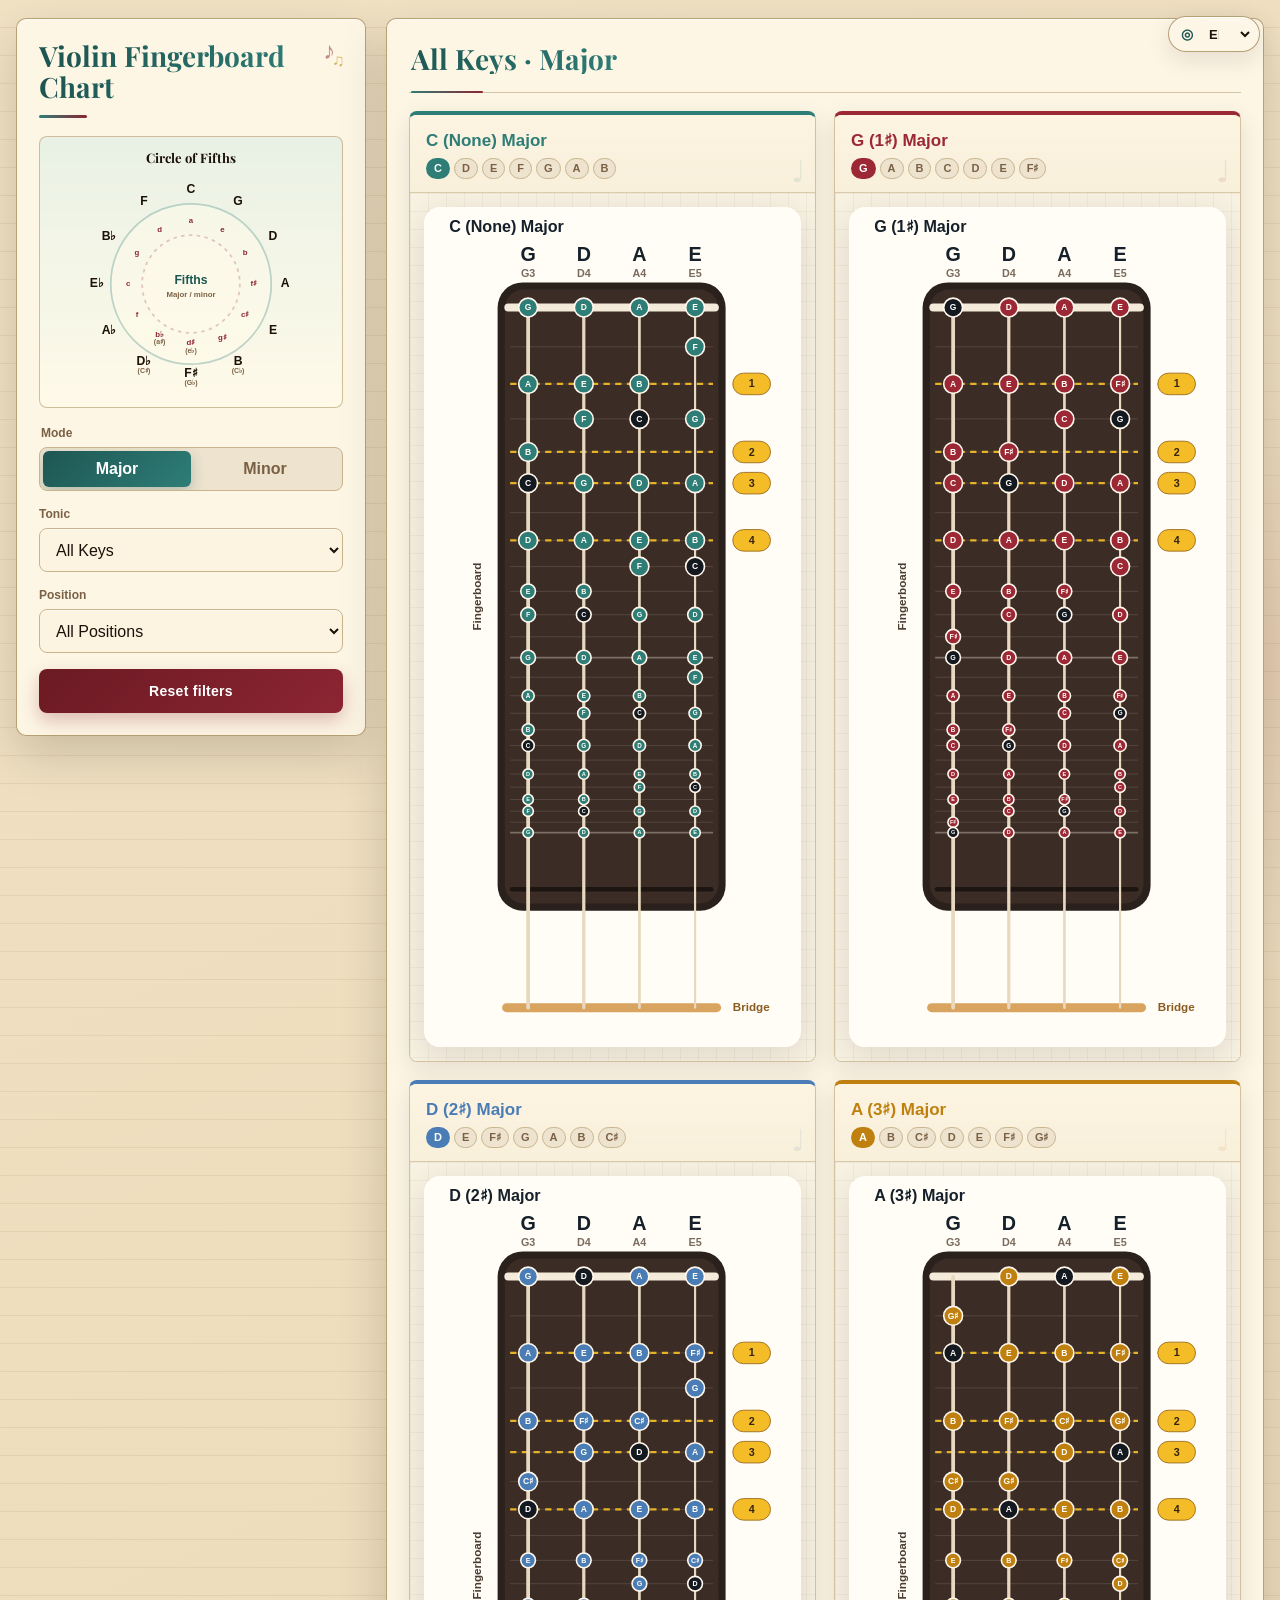
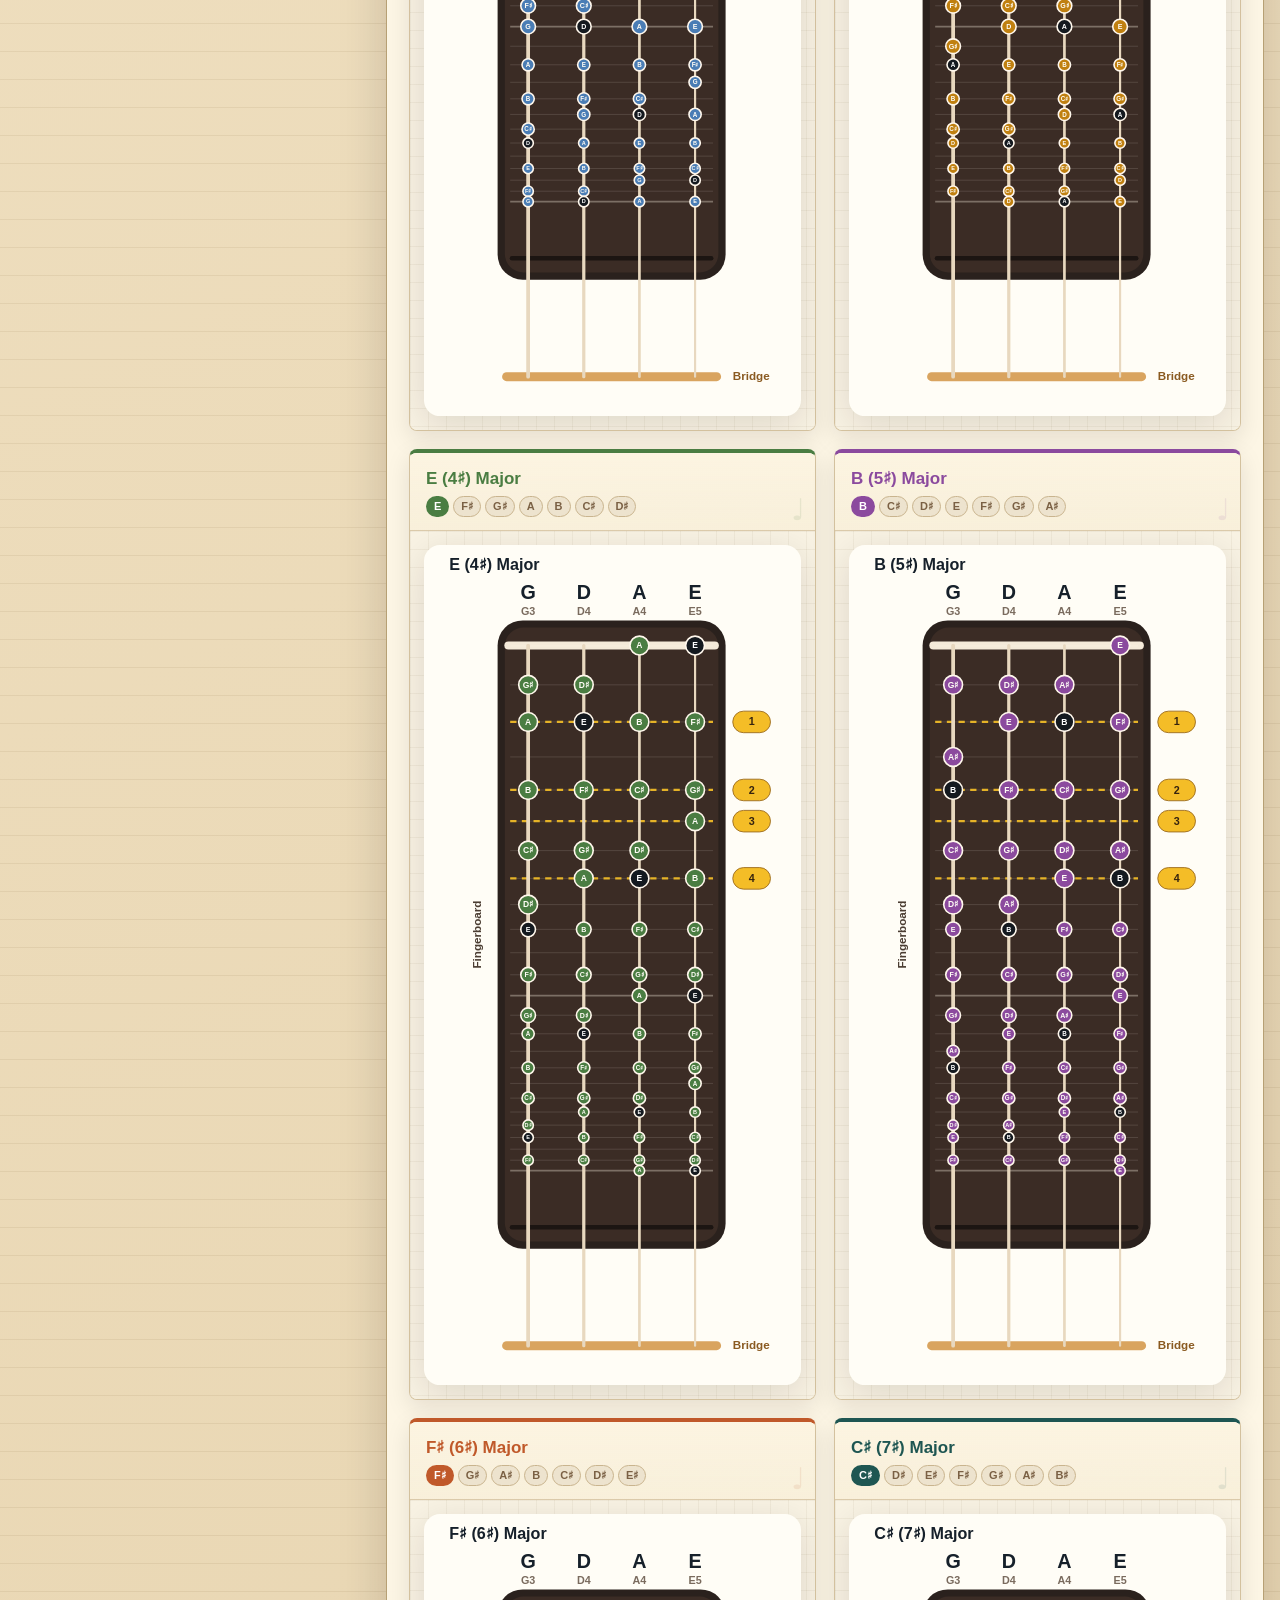
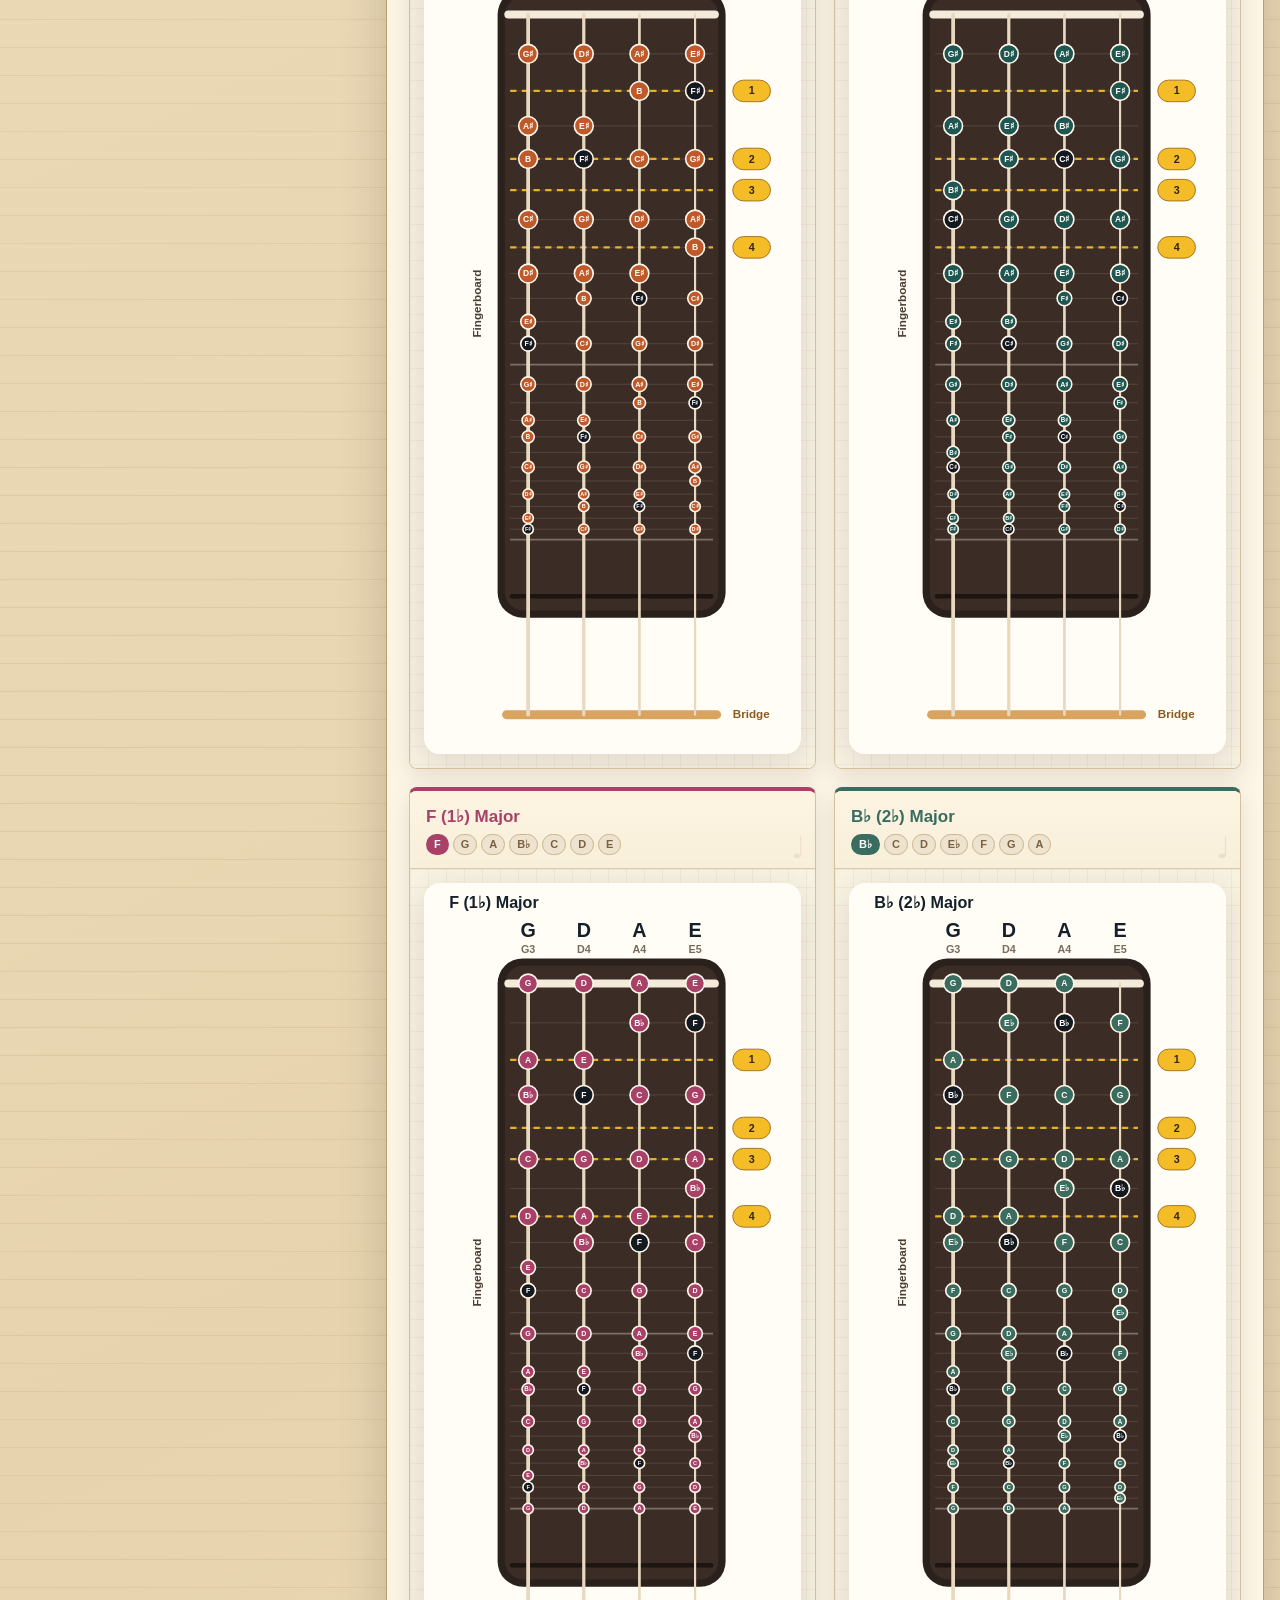
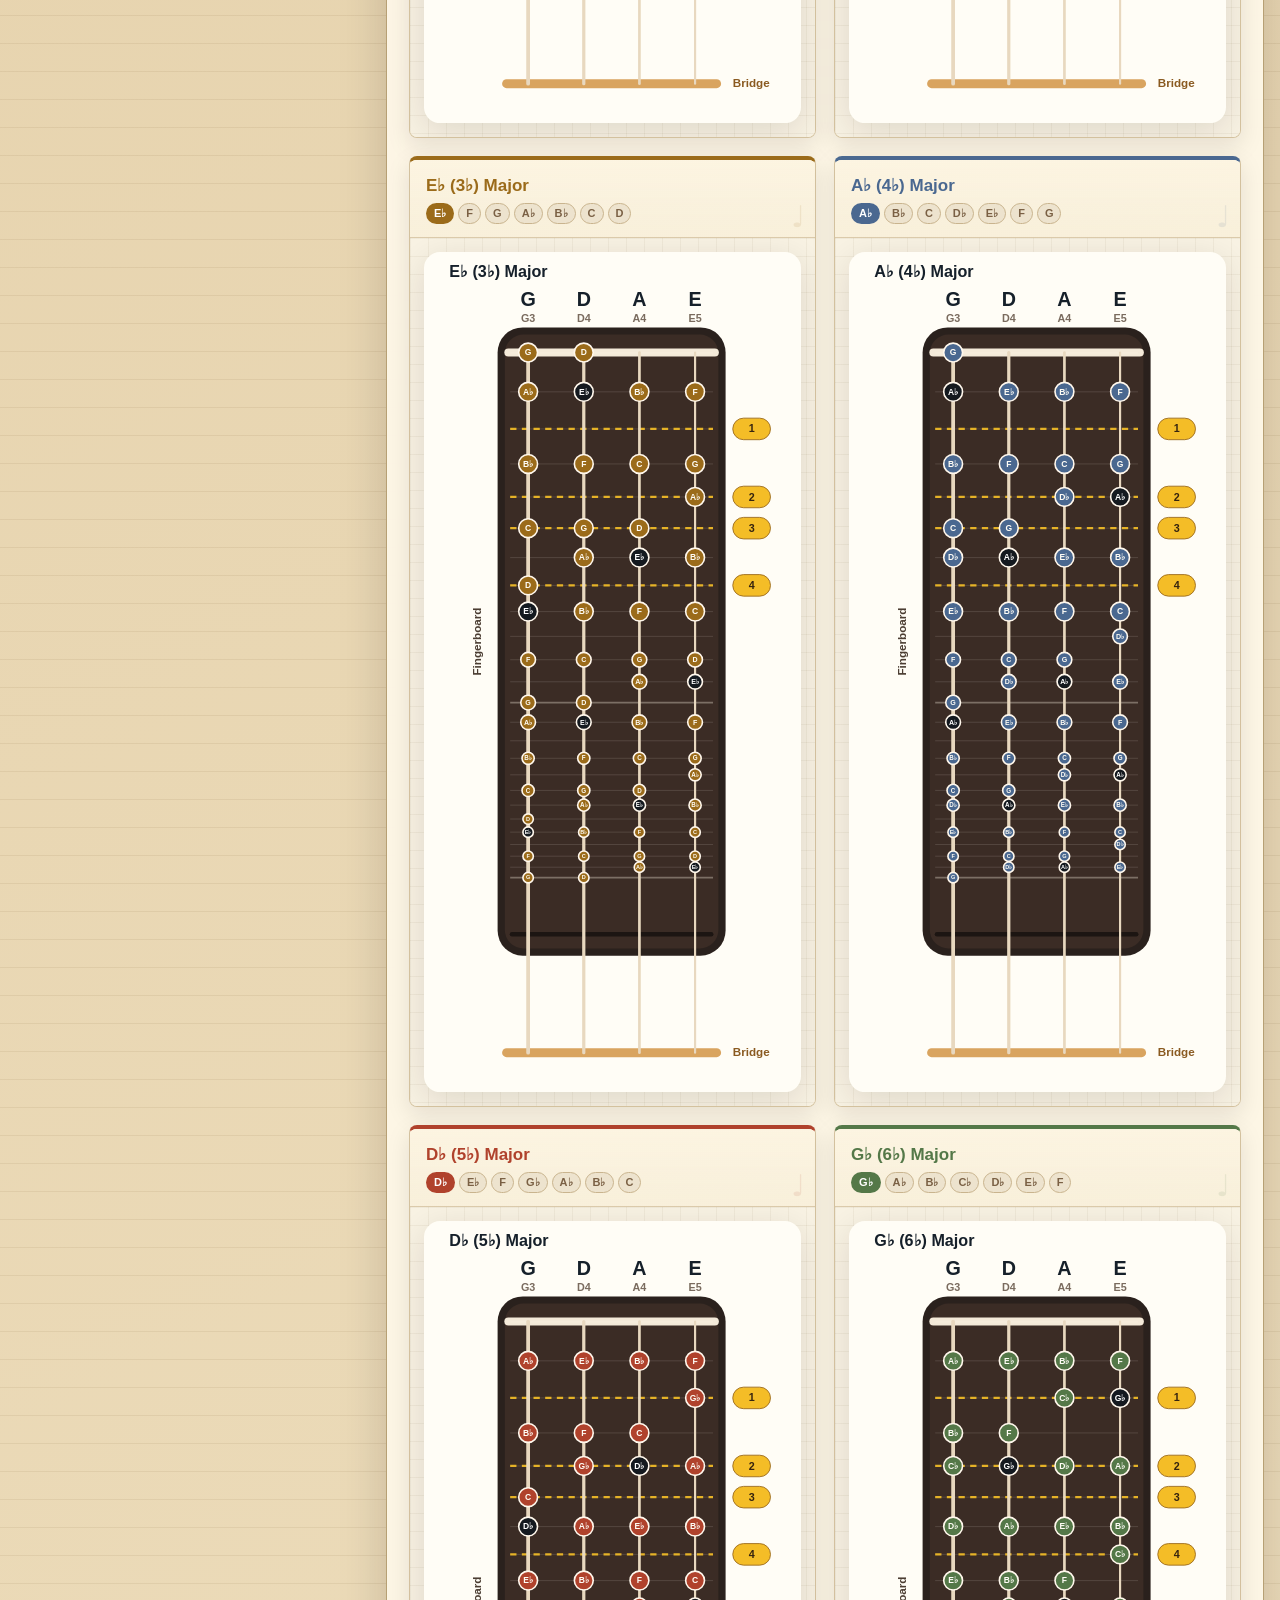
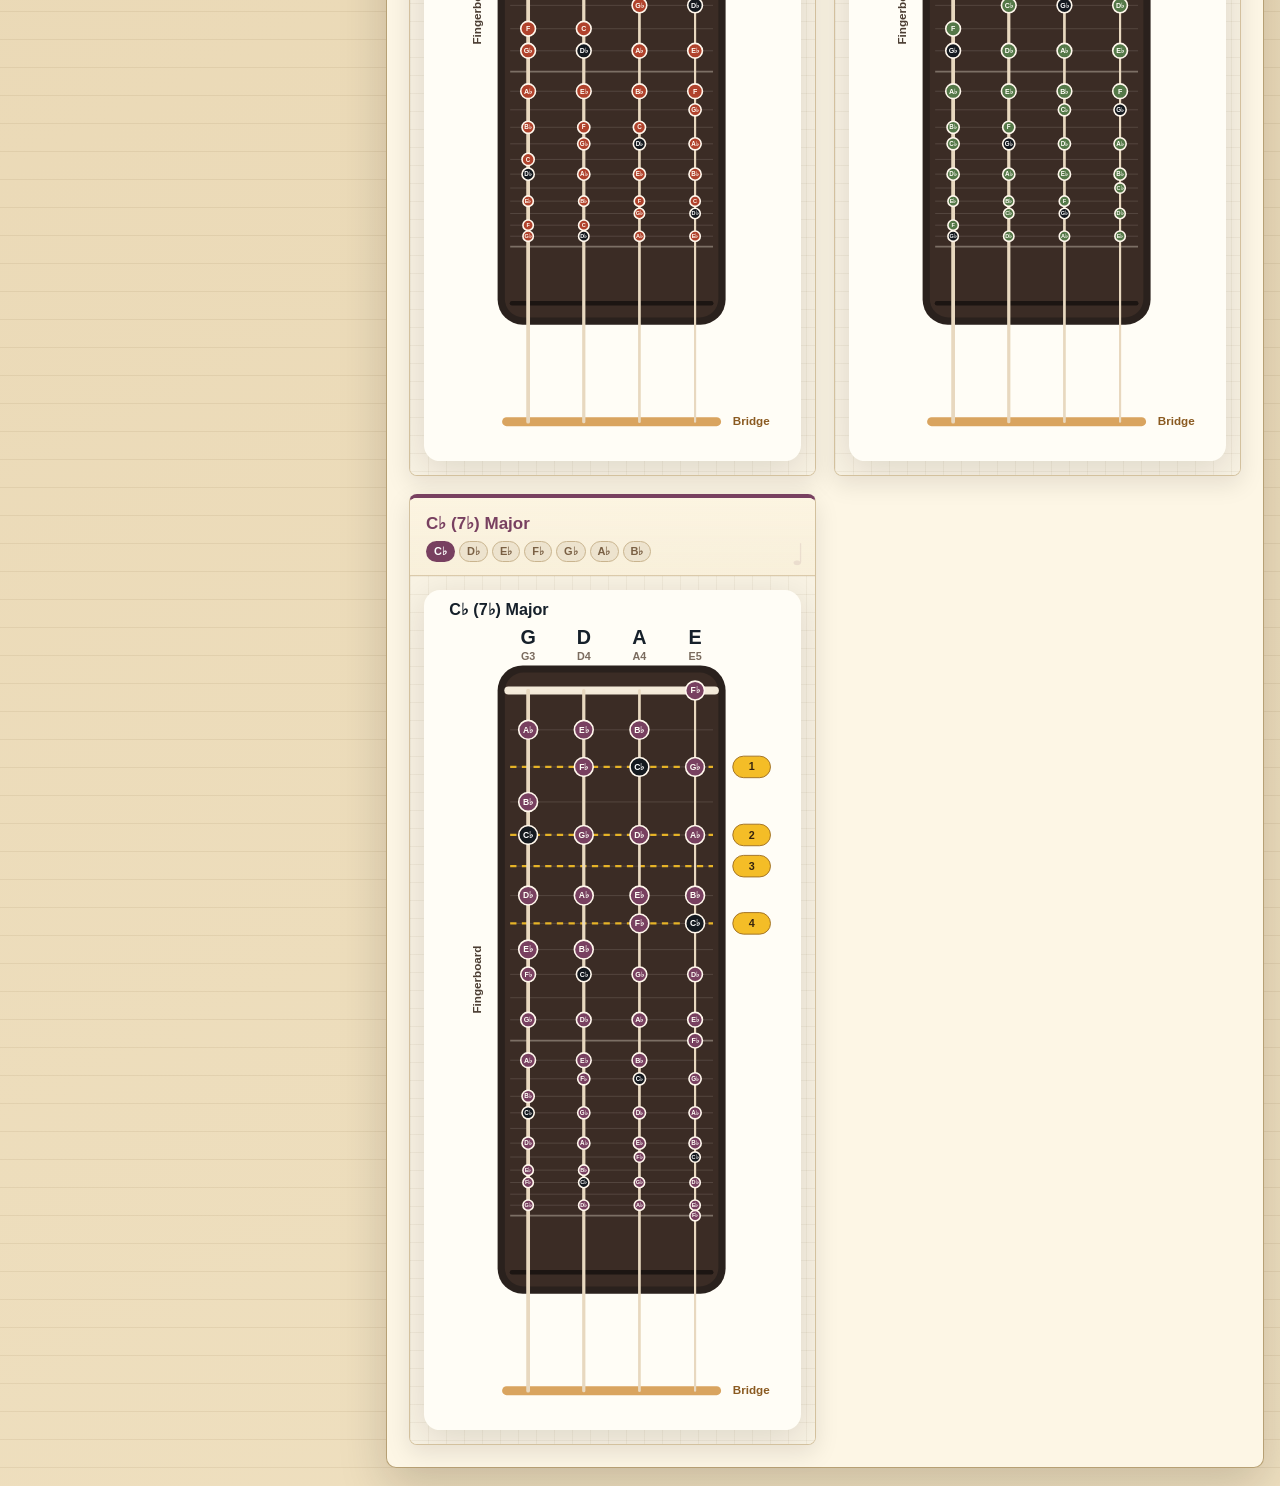
==== commit 6832df6c: "预留广告位（侧边栏300x250 + 全宽banner），默认隐藏不影响现有布局 流量起来后移除 ad-slot--reserved 类即可接入广告网络代码，暂不接入Google Analytics和" ====
--- a/index.html
+++ b/index.html
@@ -3,17 +3,19 @@
   <head>
     <meta charset="utf-8">
     <meta name="viewport" content="width=device-width, initial-scale=1">
+    <meta name="google-site-verification" content="z76xjxY6kRkKO2FdSqYmMXT2T0Ag-CoBl6Cyi8DQak0" />
+    <meta name="google-site-verification" content="Apib7-x98H0j5cPqHWwSMm6dNU4GmODRoqxLiDzdx9I" />
     <title>Violin Fingerboard Chart · Position Map · Circle of Fifths</title>
     <meta name="description" content="Interactive violin fingerboard chart for scales, keys, and positions. Find finger patterns by key, mode, and position, with a circle of fifths reference.">
-    <link rel="canonical" href="https://xiaoxiao0413.github.io/violin-position-map/">
-    <link rel="alternate" hreflang="en" href="https://xiaoxiao0413.github.io/violin-position-map/">
-    <link rel="alternate" hreflang="x-default" href="https://xiaoxiao0413.github.io/violin-position-map/">
+    <link rel="canonical" href="https://xiaoxiao0413.github.io/violin-fingerboard-map/">
+    <link rel="alternate" hreflang="en" href="https://xiaoxiao0413.github.io/violin-fingerboard-map/">
+    <link rel="alternate" hreflang="x-default" href="https://xiaoxiao0413.github.io/violin-fingerboard-map/">
     <meta property="og:title" content="Violin Fingerboard Chart · Position Map · Circle of Fifths">
     <meta property="og:description" content="Interactive violin fingerboard chart for scales, keys, and positions, with a circle of fifths reference.">
     <meta property="og:type" content="website">
-    <meta property="og:url" content="https://xiaoxiao0413.github.io/violin-position-map/">
-    <link rel="stylesheet" href="styles.css?v=20260625-music">
-    <script src="app.js?v=20260625-music" defer></script>
+    <meta property="og:url" content="https://xiaoxiao0413.github.io/violin-fingerboard-map/">
+    <link rel="stylesheet" href="styles.css?v=20260626-ui-polish">
+    <script src="app.js?v=20260626-ui-polish" defer></script>
   </head>
   <body>
     <main class="app-shell">
@@ -22,13 +24,12 @@
         <select id="language" name="language">
           <option value="zh-Hans">简</option>
           <option value="zh-Hant">繁</option>
-          <option value="en" selected>en</option>
+          <option value="en" selected>EN</option>
         </select>
       </label>
 
       <section class="control-panel" aria-labelledby="app-title">
         <div class="brand-block">
-          <p class="eyebrow" data-i18n="brandEyebrow">Violin Fingerboard Chart</p>
           <h1 id="app-title" data-i18n="appTitle">Violin Fingerboard Chart</h1>
         </div>
 
@@ -98,18 +99,24 @@
 
           <button class="reset-button" type="button" id="reset" data-i18n="resetButton">Reset filters</button>
         </form>
+
+        <!-- Reserved ad slot (sidebar, ~300x250). Hidden until traffic justifies running ads.
+             To activate: remove "ad-slot--reserved" class and drop the ad network's embed code inside. -->
+        <div class="ad-slot ad-slot--sidebar ad-slot--reserved" aria-hidden="true" data-ad-slot="sidebar-300x250"></div>
       </section>
 
       <section class="result-panel" aria-live="polite">
         <div class="result-head">
           <div>
-            <p class="eyebrow" data-i18n="chartsEyebrow">Results</p>
             <h2 id="result-title">All Keys · Major</h2>
           </div>
         </div>
 
         <div id="results" class="diagram-grid"></div>
       </section>
+
+      <!-- Reserved ad slot (full-width banner, ~728x90 / responsive). Hidden until traffic justifies running ads. -->
+      <div class="ad-slot ad-slot--banner ad-slot--reserved" aria-hidden="true" data-ad-slot="banner-728x90"></div>
     </main>
   </body>
 </html>
--- a/styles.css
+++ b/styles.css
@@ -9,8 +9,8 @@
   --muted:        #7a6044;          /* warm brown-gray */
   --soft:         #ede3ce;          /* light parchment */
   --line:         #c9b48e;          /* warm tan borders */
-  --panel:        rgba(255, 250, 233, 0.97);   /* warm glass panel */
-  --panel-solid:  #fff9e9;          /* solid warm white */
+  --panel:        rgba(253, 246, 230, 0.98);   /* warm cream panel (lifts off bg) */
+  --panel-solid:  #fcf4e1;          /* solid warm cream */
   --page:         #f5ecda;          /* parchment page */
   --teal:         #2e7d77;          /* patina brass / verdigris */
   --teal-dark:    #1e5652;          /* deep instrument metal */
@@ -22,6 +22,10 @@
   --string:       #3d2b18;          /* warm dark brown */
   --shadow:       0 18px 48px rgba(20, 10, 4, 0.17);
   --shadow-soft:  0 8px 24px rgba(20, 10, 4, 0.10);
+  /* Typography: serif only for page titles, sans everywhere else.
+     CJK falls through to YaHei/PingFang so Chinese matches the body. */
+  --font-sans:  Inter, "Segoe UI", "Microsoft YaHei", "PingFang SC", Arial, sans-serif;
+  --font-serif: 'Playfair Display', Georgia, "Microsoft YaHei", "PingFang SC", serif;
 }
 
 * {
@@ -37,21 +41,15 @@
   background:
     repeating-linear-gradient(
       transparent 0, transparent 27px,
-      rgba(110, 78, 32, 0.065) 27px, rgba(110, 78, 32, 0.065) 28px
+      rgba(110, 78, 32, 0.085) 27px, rgba(110, 78, 32, 0.085) 28px
     ),
-    radial-gradient(ellipse 900px 600px at 8% -8%, rgba(184, 135, 12, 0.09), transparent 65%),
-    radial-gradient(ellipse 700px 500px at 102% 6%, rgba(140, 37, 50, 0.07), transparent 60%),
-    linear-gradient(155deg, #fdf8ec 0%, #f5ecda 55%, #faf3e2 100%);
+    radial-gradient(ellipse 900px 600px at 8% -8%, rgba(184, 135, 12, 0.14), transparent 62%),
+    radial-gradient(ellipse 700px 500px at 102% 6%, rgba(140, 37, 50, 0.10), transparent 58%),
+    linear-gradient(155deg, #f1e2c4 0%, #e7d4af 55%, #efe0c0 100%);
   background-size: auto, 140% 140%, 140% 140%, auto;
   background-position: 0 0, 0% 0%, 100% 0%, 0 0;
   animation: drift-blobs 30s ease-in-out infinite alternate;
-  font-family:
-    Inter,
-    "Segoe UI",
-    "Microsoft YaHei",
-    "PingFang SC",
-    Arial,
-    sans-serif;
+  font-family: var(--font-sans);
 }
 
 @keyframes drift-blobs {
@@ -78,39 +76,53 @@
   right: 20px;
   z-index: 20;
   display: inline-flex;
-  gap: 4px;
+  gap: 6px;
   align-items: center;
-  min-height: 34px;
-  padding: 0 8px;
-  border: 1px solid rgba(201, 180, 142, 0.85);
+  min-height: 36px;
+  padding: 0 6px 0 12px;
+  border: 1px solid rgba(176, 150, 104, 0.9);
   border-radius: 999px;
-  background: rgba(255, 250, 233, 0.94);
-  box-shadow: var(--shadow-soft);
+  background: var(--panel);
+  box-shadow:
+    0 1px 0 rgba(255, 255, 255, 0.7) inset,
+    var(--shadow-soft);
   backdrop-filter: blur(10px);
+  transition: border-color 0.18s ease, box-shadow 0.18s ease;
+}
+
+.language-control:hover {
+  border-color: var(--teal);
+  box-shadow:
+    0 1px 0 rgba(255, 255, 255, 0.7) inset,
+    var(--shadow);
 }
 
 .language-icon {
   color: var(--teal-dark);
-  font-size: 13px;
+  font-size: 14px;
   font-weight: 900;
   line-height: 1;
 }
 
 .language-control select {
-  width: 58px;
+  width: 54px;
   min-height: 28px;
-  padding: 0 16px 0 6px;
+  padding: 0 18px 0 6px;
   color: var(--ink);
   border: 0;
+  border-radius: 999px;
   background-color: transparent;
-  font-size: 12px;
+  font-family: var(--font-sans);
+  font-size: 13px;
   font-weight: 800;
+  letter-spacing: 0.02em;
   text-overflow: clip;
-}
-
-.language-control select:focus {
-  outline: 2px solid rgba(46, 125, 119, 0.25);
-  border-color: transparent;
+  cursor: pointer;
+}
+
+.language-control select:focus-visible {
+  outline: 2px solid rgba(46, 125, 119, 0.4);
+  outline-offset: 2px;
 }
 
 /* ─── Layout Shell ───────────────────────────────────────────── */
@@ -127,9 +139,11 @@
 .control-panel,
 .result-panel {
   background: var(--panel);
-  border: 1px solid rgba(201, 180, 142, 0.8);
-  border-radius: 8px;
-  box-shadow: var(--shadow);
+  border: 1px solid rgba(176, 150, 104, 0.9);
+  border-radius: 10px;
+  box-shadow:
+    0 1px 0 rgba(255, 255, 255, 0.7) inset,
+    var(--shadow);
   backdrop-filter: blur(8px);
 }
 
@@ -200,11 +214,11 @@
 .eyebrow {
   margin: 0 0 8px;
   color: var(--teal-dark);
-  font-family: 'Playfair Display', Georgia, serif;
-  font-style: italic;
+  font-family: var(--font-sans);
   font-size: 11px;
-  font-weight: 600;
-  letter-spacing: 0.06em;
+  font-weight: 700;
+  letter-spacing: 0.08em;
+  text-transform: uppercase;
 }
 
 h1,
@@ -216,7 +230,7 @@
 
 h1 {
   margin-bottom: 0;
-  font-family: 'Playfair Display', Georgia, 'Times New Roman', serif;
+  font-family: var(--font-serif);
   font-size: 28px;
   line-height: 1.1;
   letter-spacing: 0;
@@ -246,7 +260,7 @@
 
 h2 {
   margin-bottom: 0;
-  font-family: 'Playfair Display', Georgia, 'Times New Roman', serif;
+  font-family: var(--font-serif);
   font-size: 28px;
   line-height: 1.12;
   letter-spacing: 0;
@@ -474,10 +488,10 @@
   background: linear-gradient(135deg, #6b1a24, var(--accent));
   box-shadow: 0 8px 18px rgba(140, 37, 50, 0.28);
   cursor: pointer;
-  font-family: 'Playfair Display', Georgia, serif;
-  font-style: italic;
+  font-family: var(--font-sans);
   font-weight: 700;
   font-size: 14px;
+  letter-spacing: 0.02em;
   transition: box-shadow 0.2s ease, background 0.2s ease, transform 0.2s ease;
 }
 
@@ -596,9 +610,8 @@
 .formula-card-head h3 {
   margin: 0;
   padding: 0;
-  font-family: 'Playfair Display', Georgia, serif;
-  font-style: italic;
-  font-weight: 700;
+  font-family: var(--font-sans);
+  font-weight: 800;
   color: var(--key-color, var(--teal-dark));
   font-size: 17px;
   line-height: 1.25;
@@ -691,7 +704,11 @@
   filter: drop-shadow(0 8px 18px rgba(20, 10, 4, 0.12));
 }
 
-.fingerboard-media:hover .fingerboard-svg,
+.fingerboard-svg text,
+.fifths-svg text {
+  font-family: var(--font-sans);
+}
+
 .fingerboard-media:focus-visible .fingerboard-svg {
   outline: 3px solid rgba(46, 125, 119, 0.28);
   outline-offset: 2px;
@@ -754,10 +771,9 @@
   max-width: calc(100% - 34px);
   padding: 8px 14px 10px;
   color: #ffffff;
-  font-family: 'Playfair Display', Georgia, serif;
+  font-family: var(--font-sans);
   font-size: 22px;
-  font-weight: 700;
-  font-style: italic;
+  font-weight: 800;
   line-height: 1;
   text-align: center;
   white-space: nowrap;
@@ -865,9 +881,8 @@
 .lightbox figcaption {
   margin-top: 10px;
   color: var(--ink);
-  font-family: 'Playfair Display', Georgia, serif;
-  font-style: italic;
-  font-weight: 600;
+  font-family: var(--font-sans);
+  font-weight: 700;
 }
 
 .lightbox-close {
@@ -913,8 +928,8 @@
   margin-bottom: 0;
   padding: 6px 10px;
   color: var(--ink);
-  font-family: 'Playfair Display', Georgia, serif;
-  font-style: italic;
+  font-family: var(--font-sans);
+  font-weight: 700;
   font-size: 16px;
   line-height: 1.25;
   border-radius: 6px;
@@ -990,3 +1005,35 @@
     font-size: 20px;
   }
 }
+
+/* ─── Reserved Ad Slots ──────────────────────────────────────────
+   Hidden placeholders for future ad placements. To go live:
+   remove the "ad-slot--reserved" class from the markup and insert
+   the ad network's embed code inside the container.
+   ──────────────────────────────────────────────────────────────── */
+.ad-slot {
+  display: flex;
+  align-items: center;
+  justify-content: center;
+  border: 1px dashed var(--line);
+  border-radius: 8px;
+  background: rgba(237, 227, 206, 0.4);
+  color: var(--muted);
+  font-size: 11px;
+}
+
+.ad-slot--reserved {
+  display: none;
+}
+
+.ad-slot--sidebar {
+  width: 100%;
+  min-height: 250px;
+}
+
+.ad-slot--banner {
+  grid-column: 1 / -1;
+  width: 100%;
+  min-height: 90px;
+  margin: 4px 0;
+}
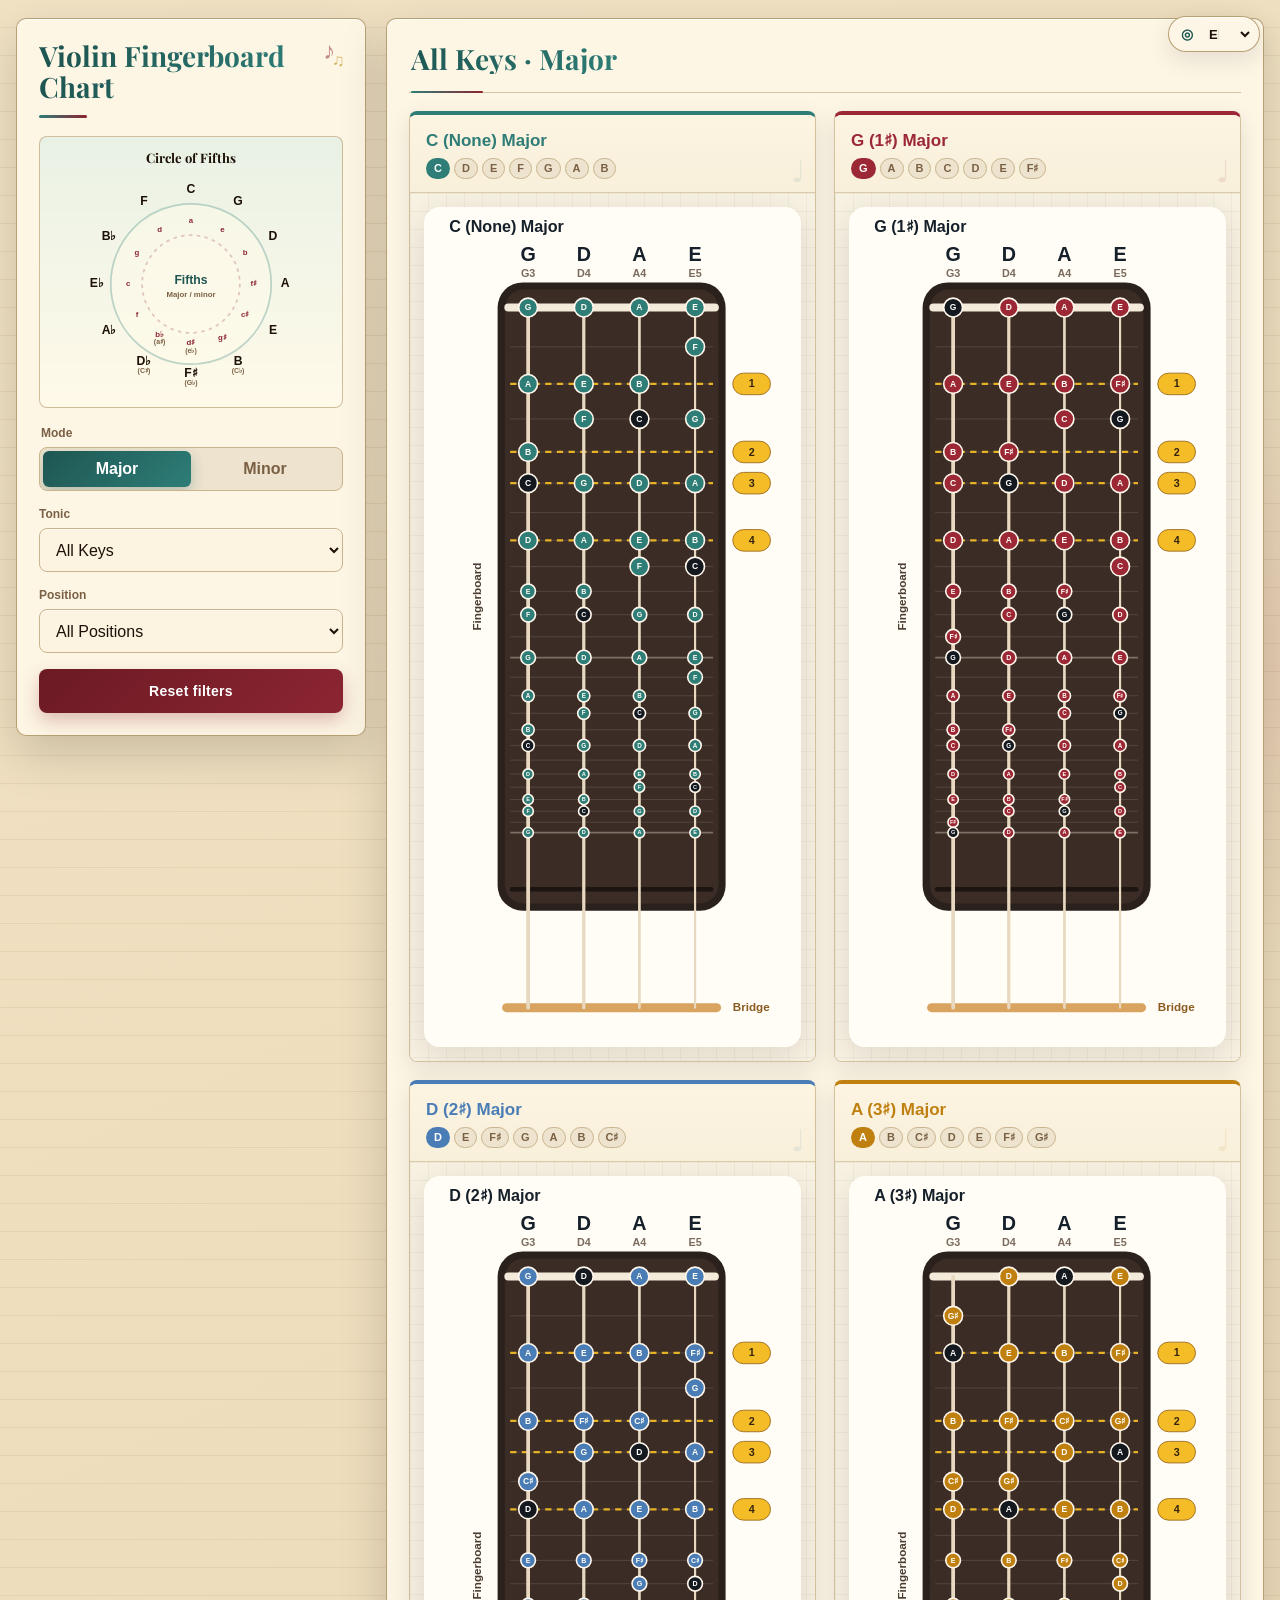
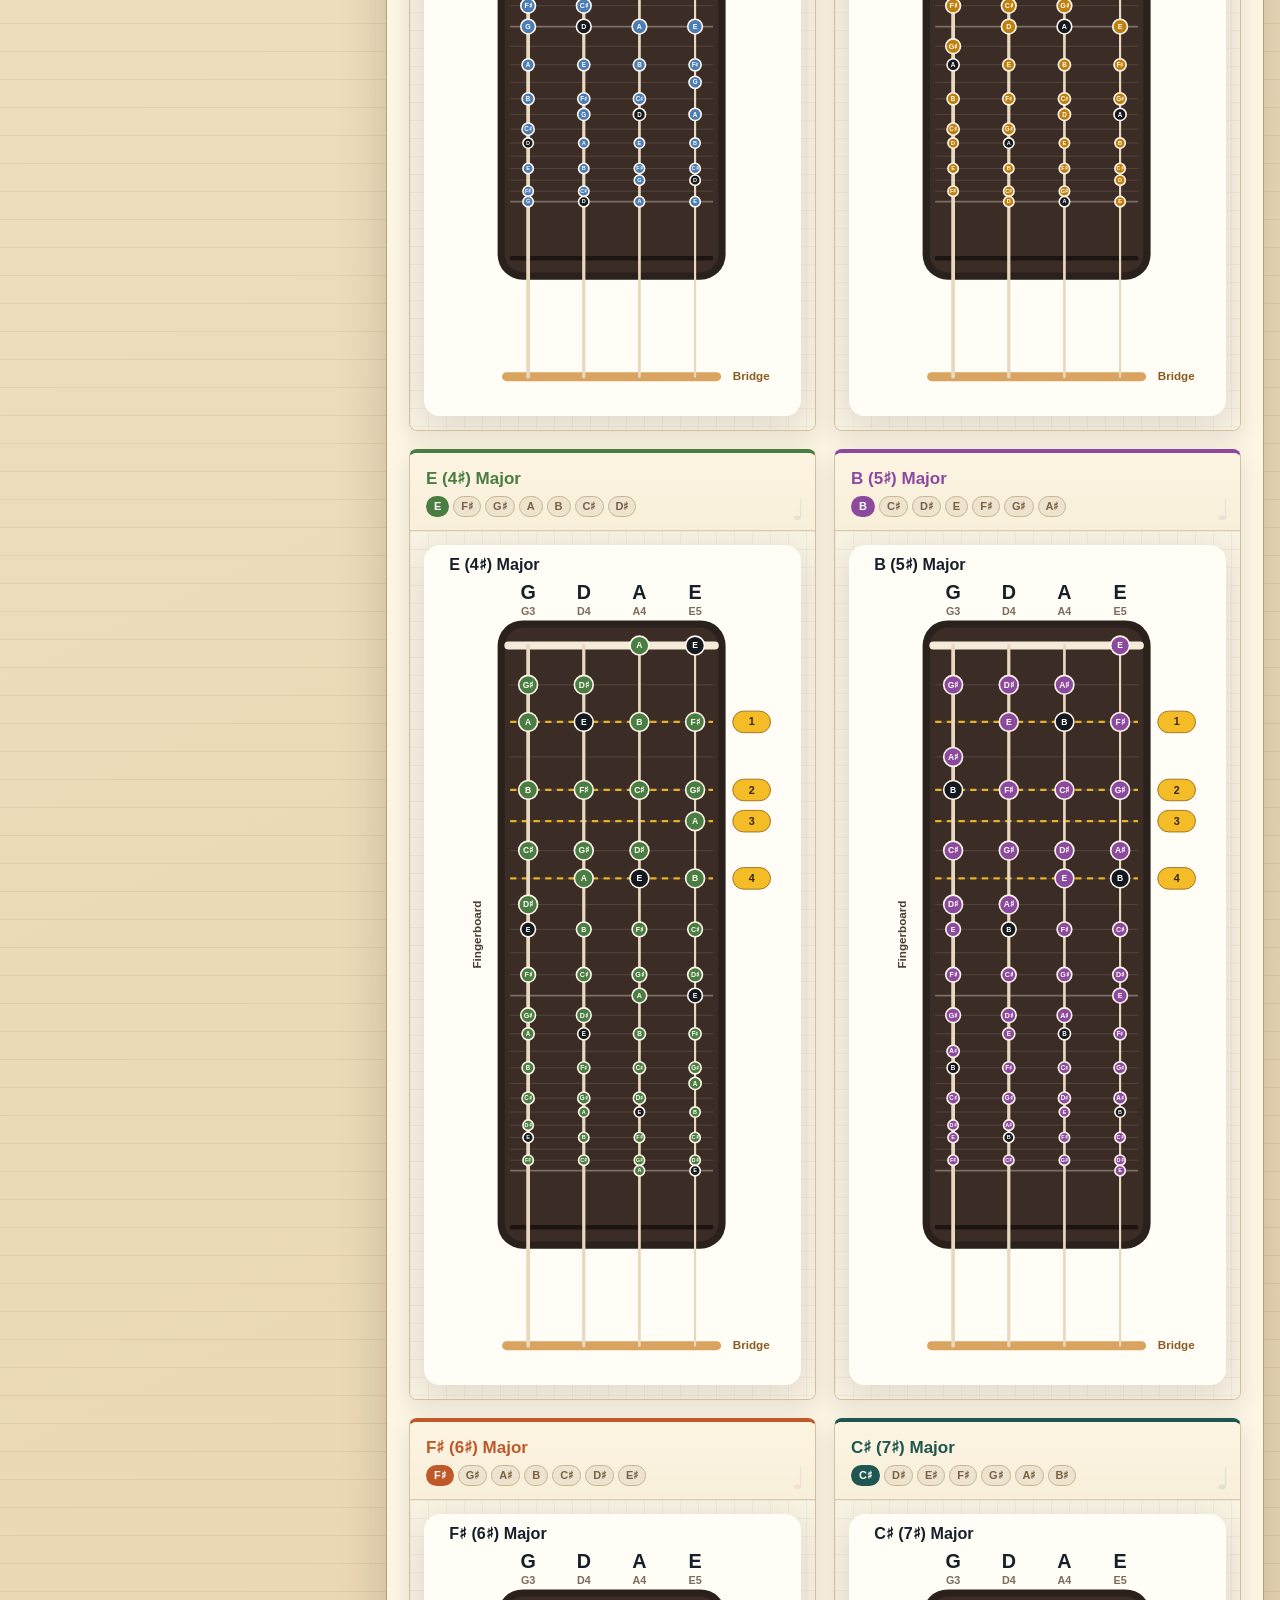
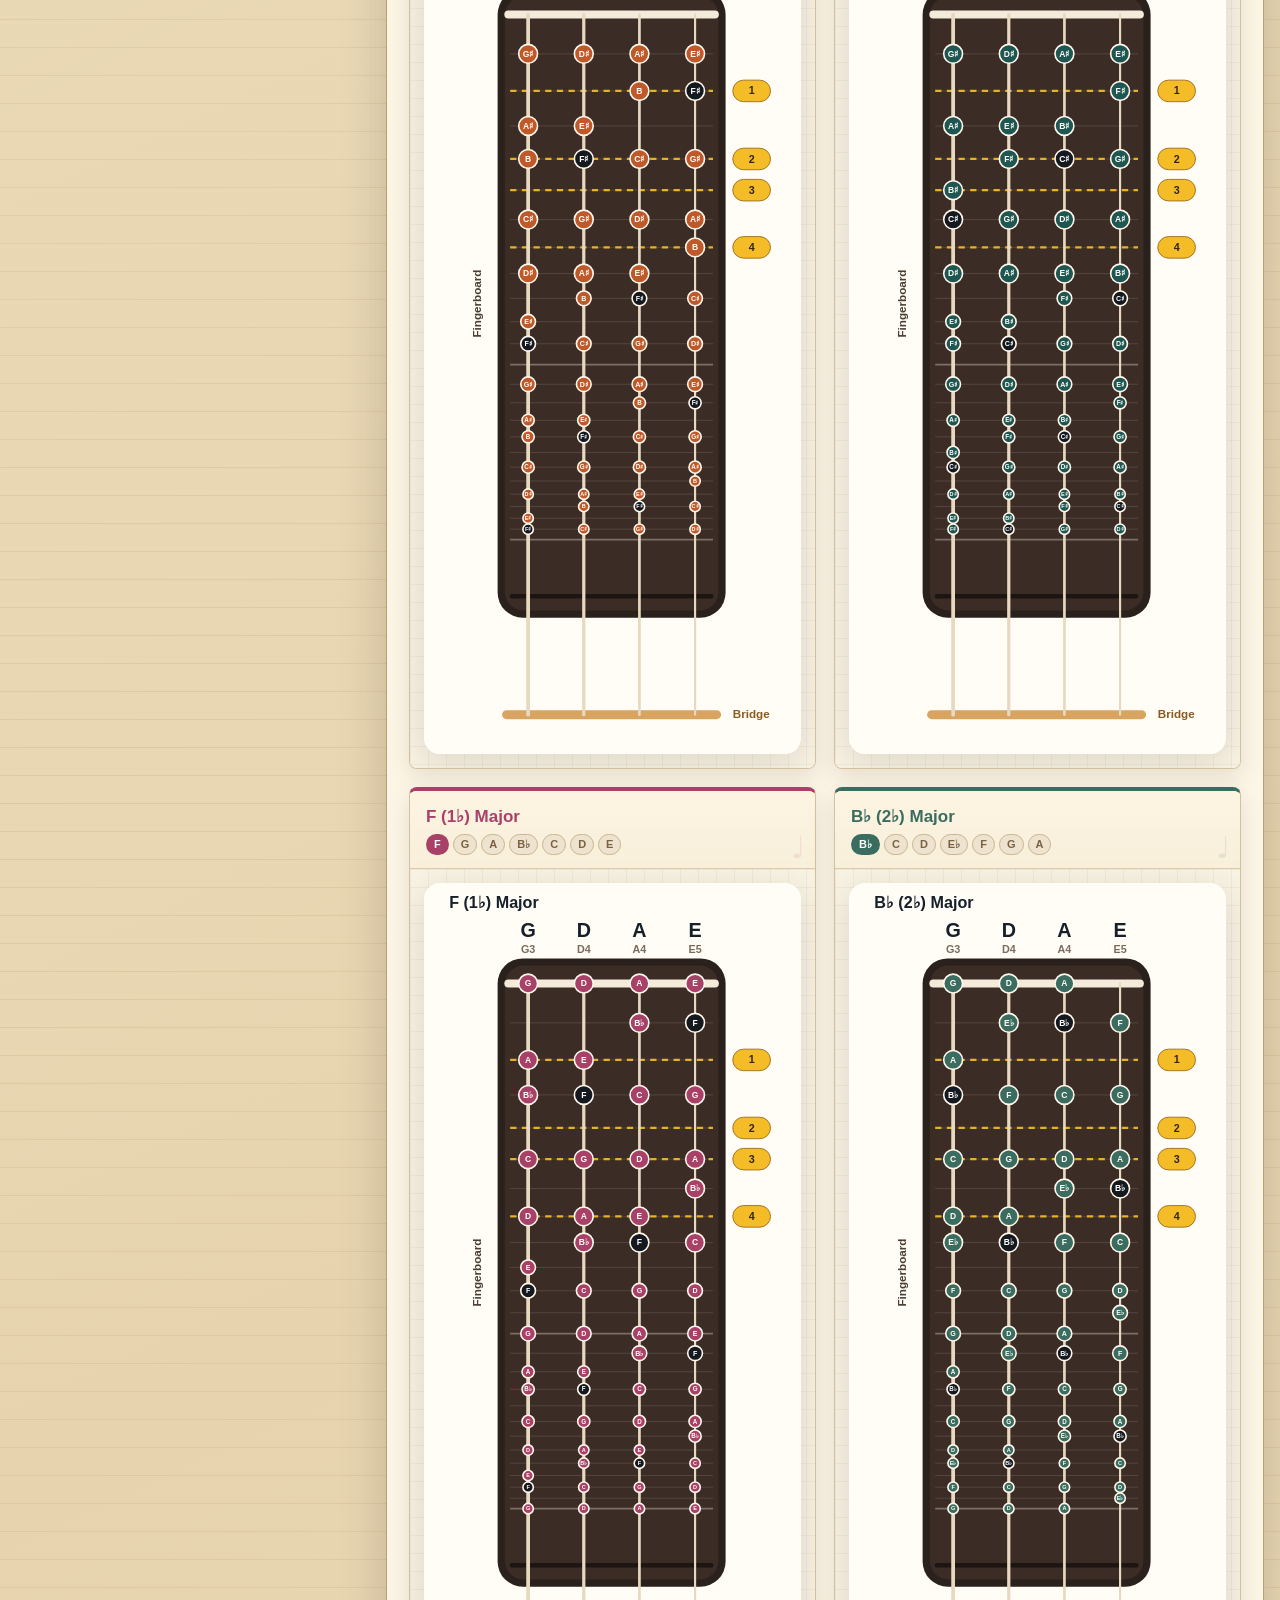
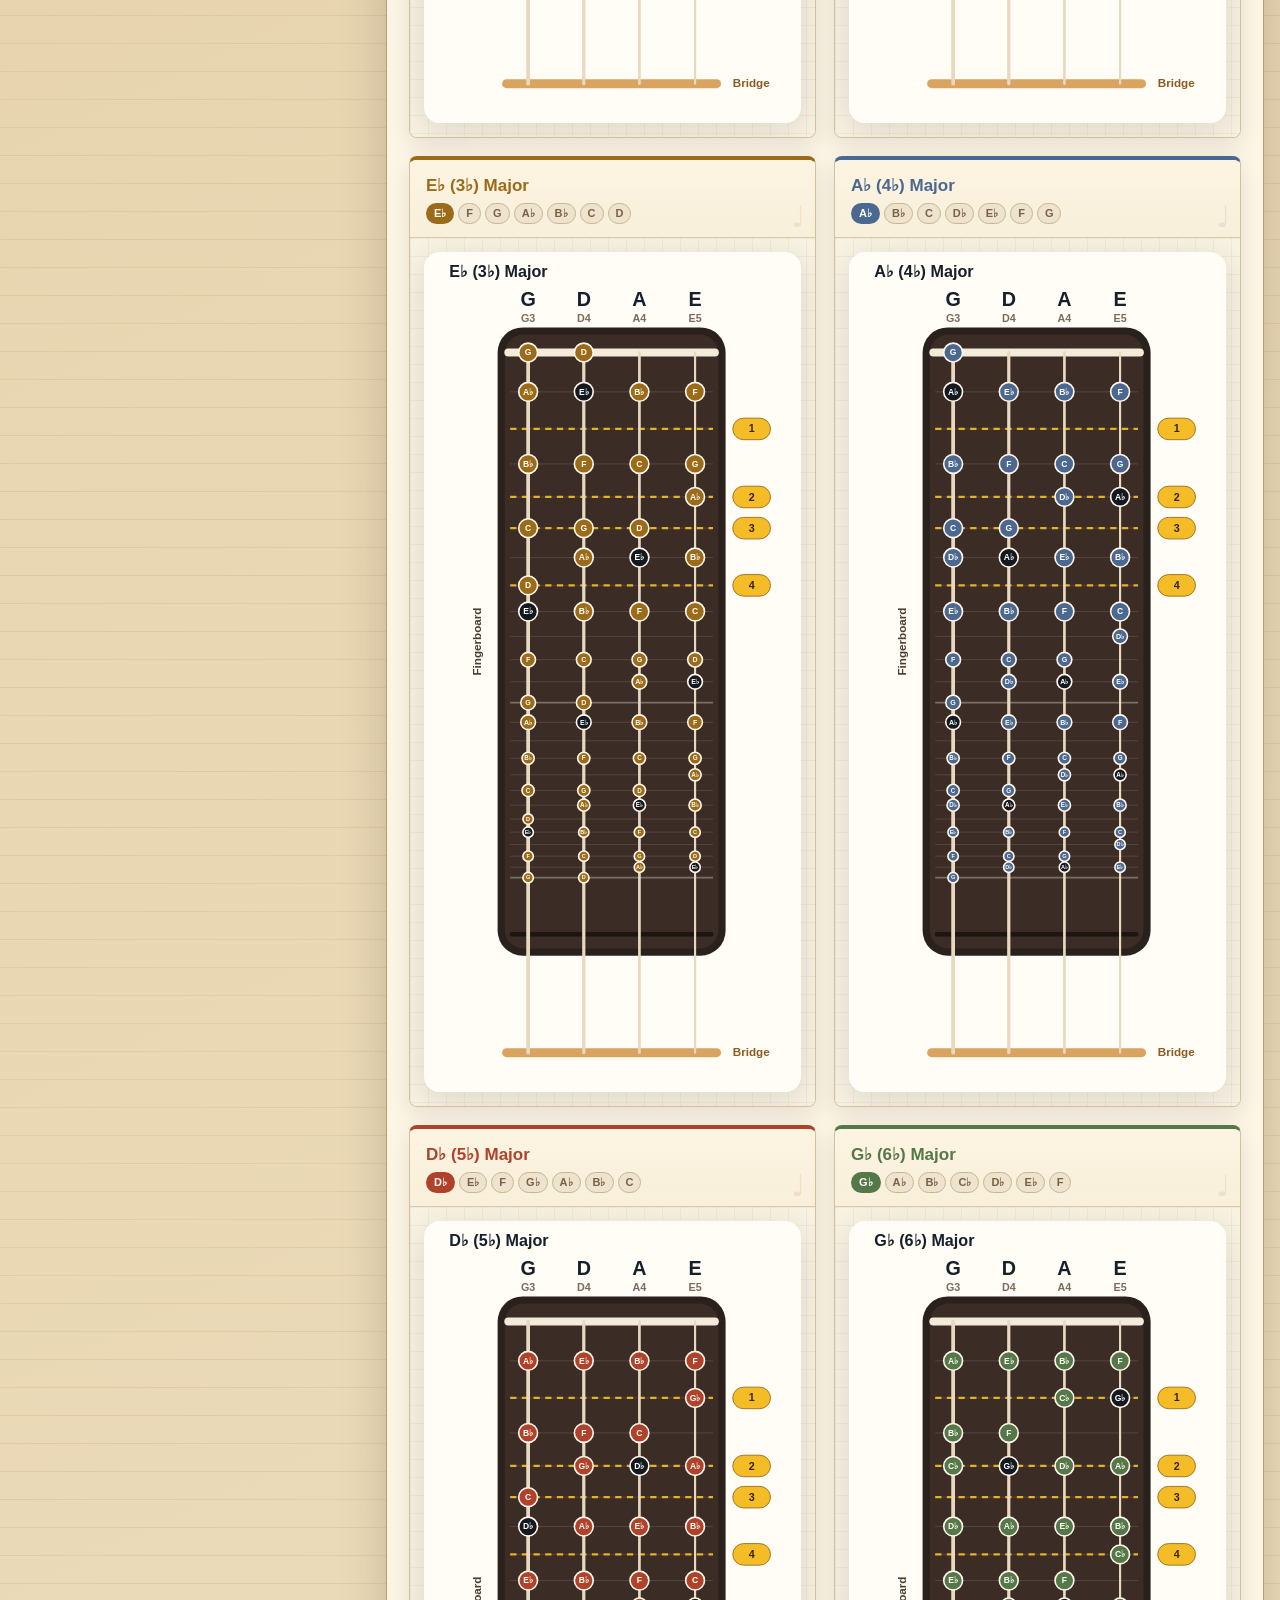
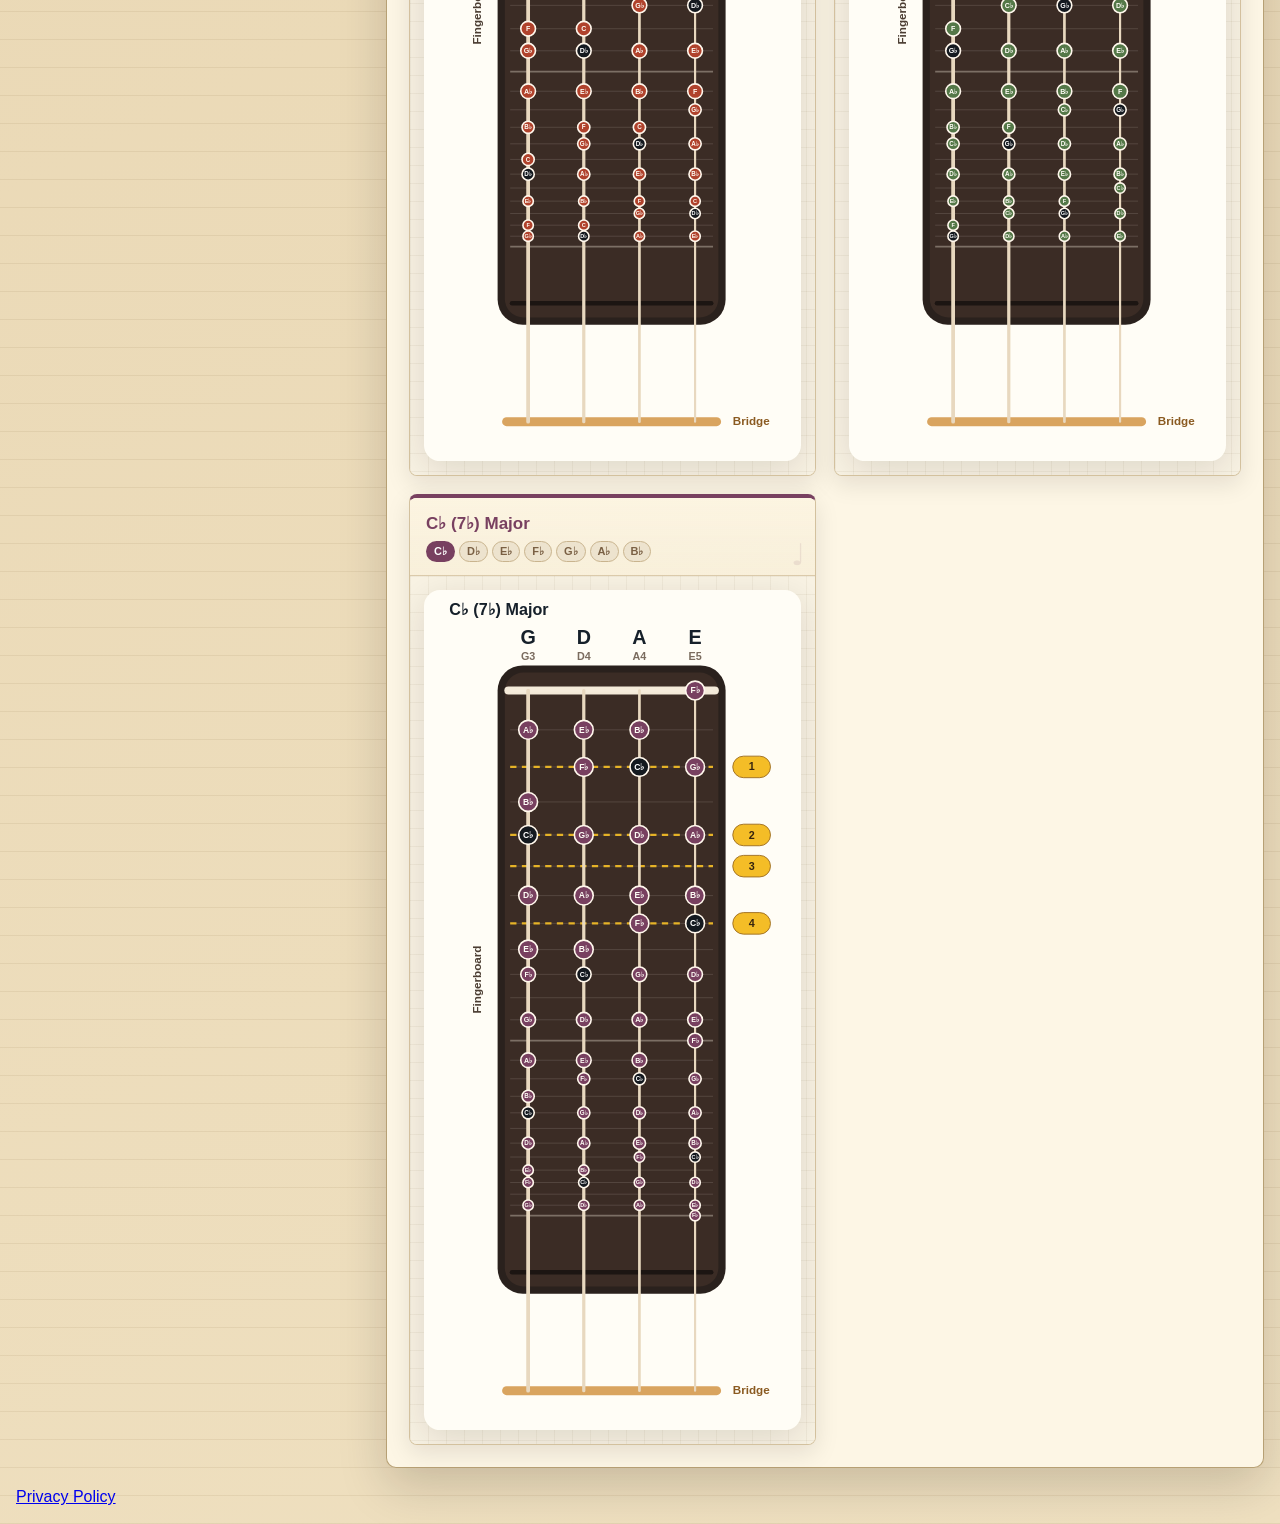
==== commit 6d9ada8c: "移除多余的 Google 站点验证 meta 标签" ====
--- a/index.html
+++ b/index.html
@@ -4,7 +4,6 @@
     <meta charset="utf-8">
     <meta name="viewport" content="width=device-width, initial-scale=1">
     <meta name="google-site-verification" content="z76xjxY6kRkKO2FdSqYmMXT2T0Ag-CoBl6Cyi8DQak0" />
-    <meta name="google-site-verification" content="Apib7-x98H0j5cPqHWwSMm6dNU4GmODRoqxLiDzdx9I" />
     <title>Violin Fingerboard Chart · Position Map · Circle of Fifths</title>
     <meta name="description" content="Interactive violin fingerboard chart for scales, keys, and positions. Find finger patterns by key, mode, and position, with a circle of fifths reference.">
     <link rel="canonical" href="https://xiaoxiao0413.github.io/violin-fingerboard-map/">
@@ -14,8 +13,27 @@
     <meta property="og:description" content="Interactive violin fingerboard chart for scales, keys, and positions, with a circle of fifths reference.">
     <meta property="og:type" content="website">
     <meta property="og:url" content="https://xiaoxiao0413.github.io/violin-fingerboard-map/">
+    <meta property="og:image" content="https://xiaoxiao0413.github.io/violin-fingerboard-map/assets/og-image.png">
+    <meta property="og:image:width" content="1200">
+    <meta property="og:image:height" content="630">
+    <meta name="twitter:card" content="summary_large_image">
+    <meta name="twitter:title" content="Violin Fingerboard Chart · Position Map · Circle of Fifths">
+    <meta name="twitter:description" content="Interactive violin fingerboard chart for scales, keys, and positions, with a circle of fifths reference.">
+    <meta name="twitter:image" content="https://xiaoxiao0413.github.io/violin-fingerboard-map/assets/og-image.png">
+    <link rel="icon" href="favicon.ico" sizes="any">
+    <link rel="icon" type="image/svg+xml" href="assets/favicon.svg">
+    <link rel="apple-touch-icon" href="assets/apple-touch-icon.png">
     <link rel="stylesheet" href="styles.css?v=20260626-ui-polish">
     <script src="app.js?v=20260626-ui-polish" defer></script>
+
+    <!-- Google Analytics (GA4) -->
+    <script async src="https://www.googletagmanager.com/gtag/js?id=G-2831V72LX2"></script>
+    <script>
+      window.dataLayer = window.dataLayer || [];
+      function gtag(){dataLayer.push(arguments);}
+      gtag('js', new Date());
+      gtag('config', 'G-2831V72LX2');
+    </script>
   </head>
   <body>
     <main class="app-shell">
@@ -117,6 +135,10 @@
 
       <!-- Reserved ad slot (full-width banner, ~728x90 / responsive). Hidden until traffic justifies running ads. -->
       <div class="ad-slot ad-slot--banner ad-slot--reserved" aria-hidden="true" data-ad-slot="banner-728x90"></div>
+
+      <footer class="site-footer">
+        <a href="privacy.html">Privacy Policy</a>
+      </footer>
     </main>
   </body>
 </html>
